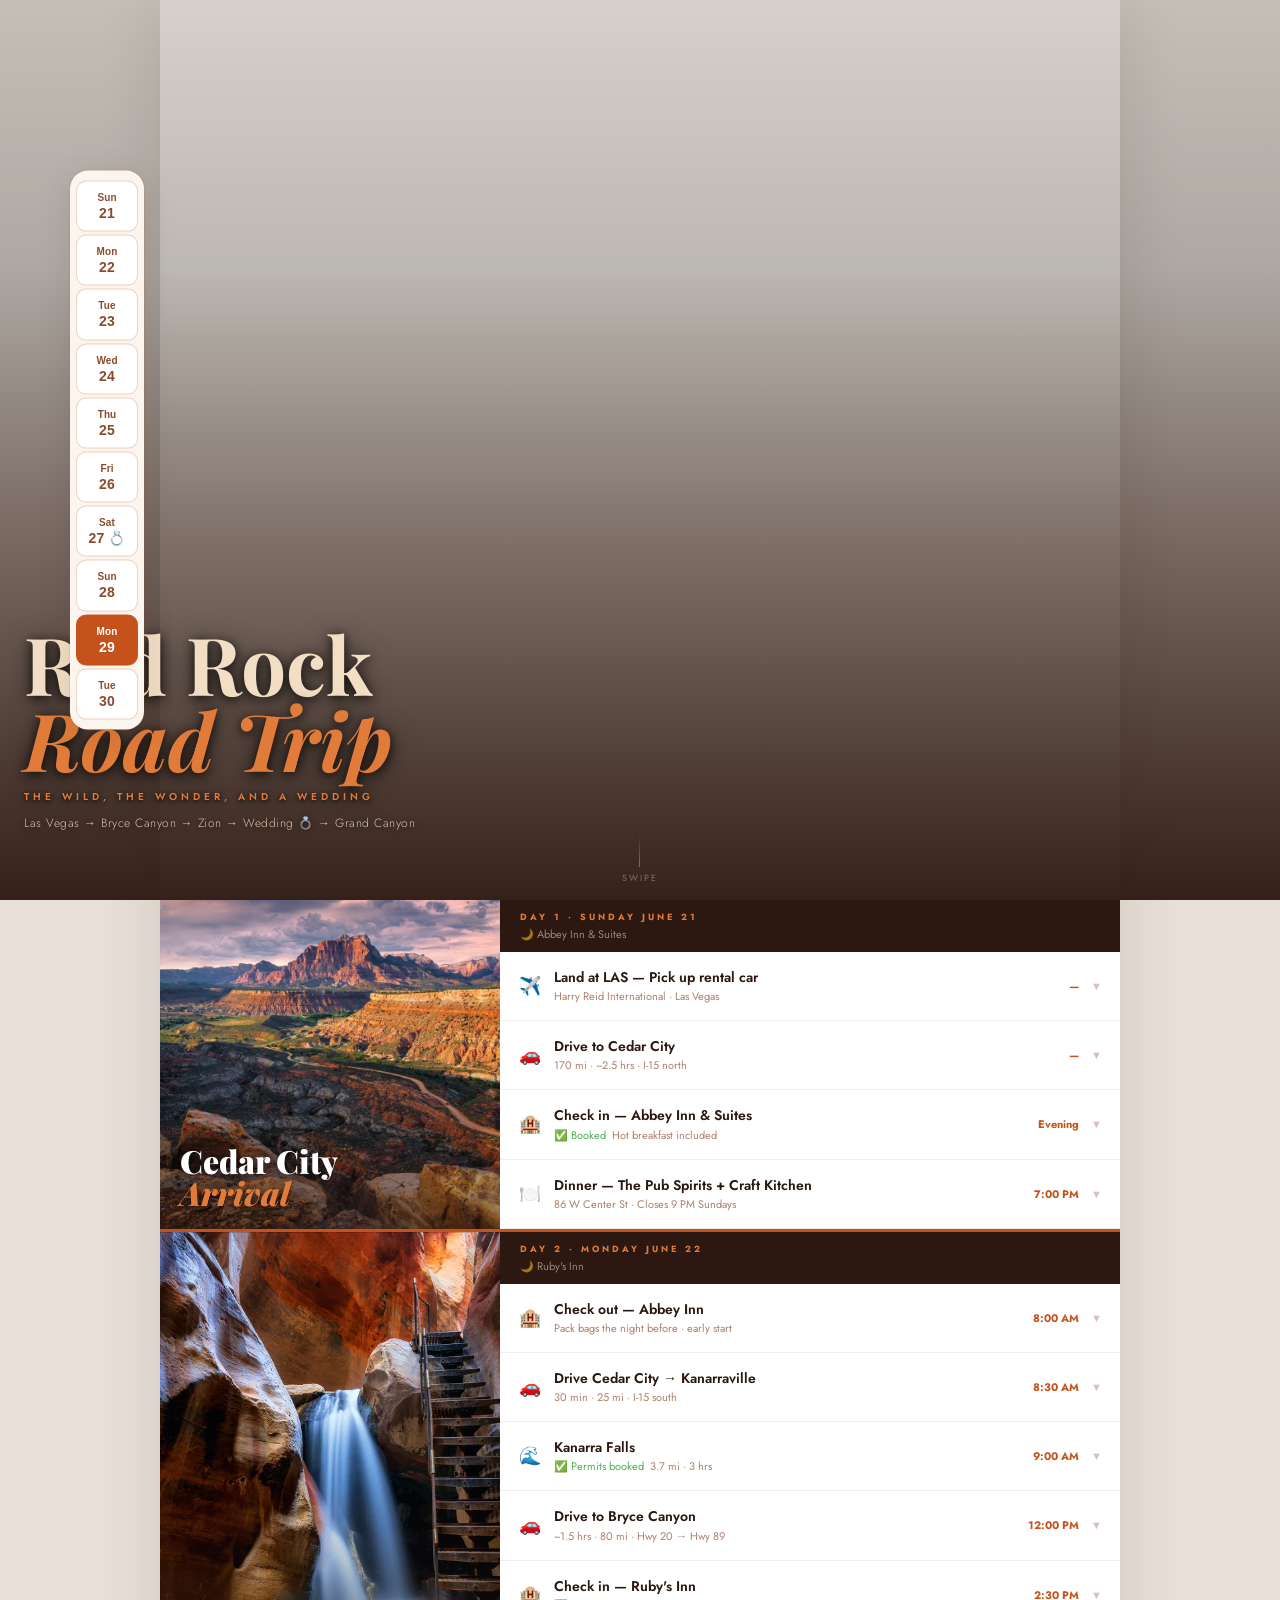
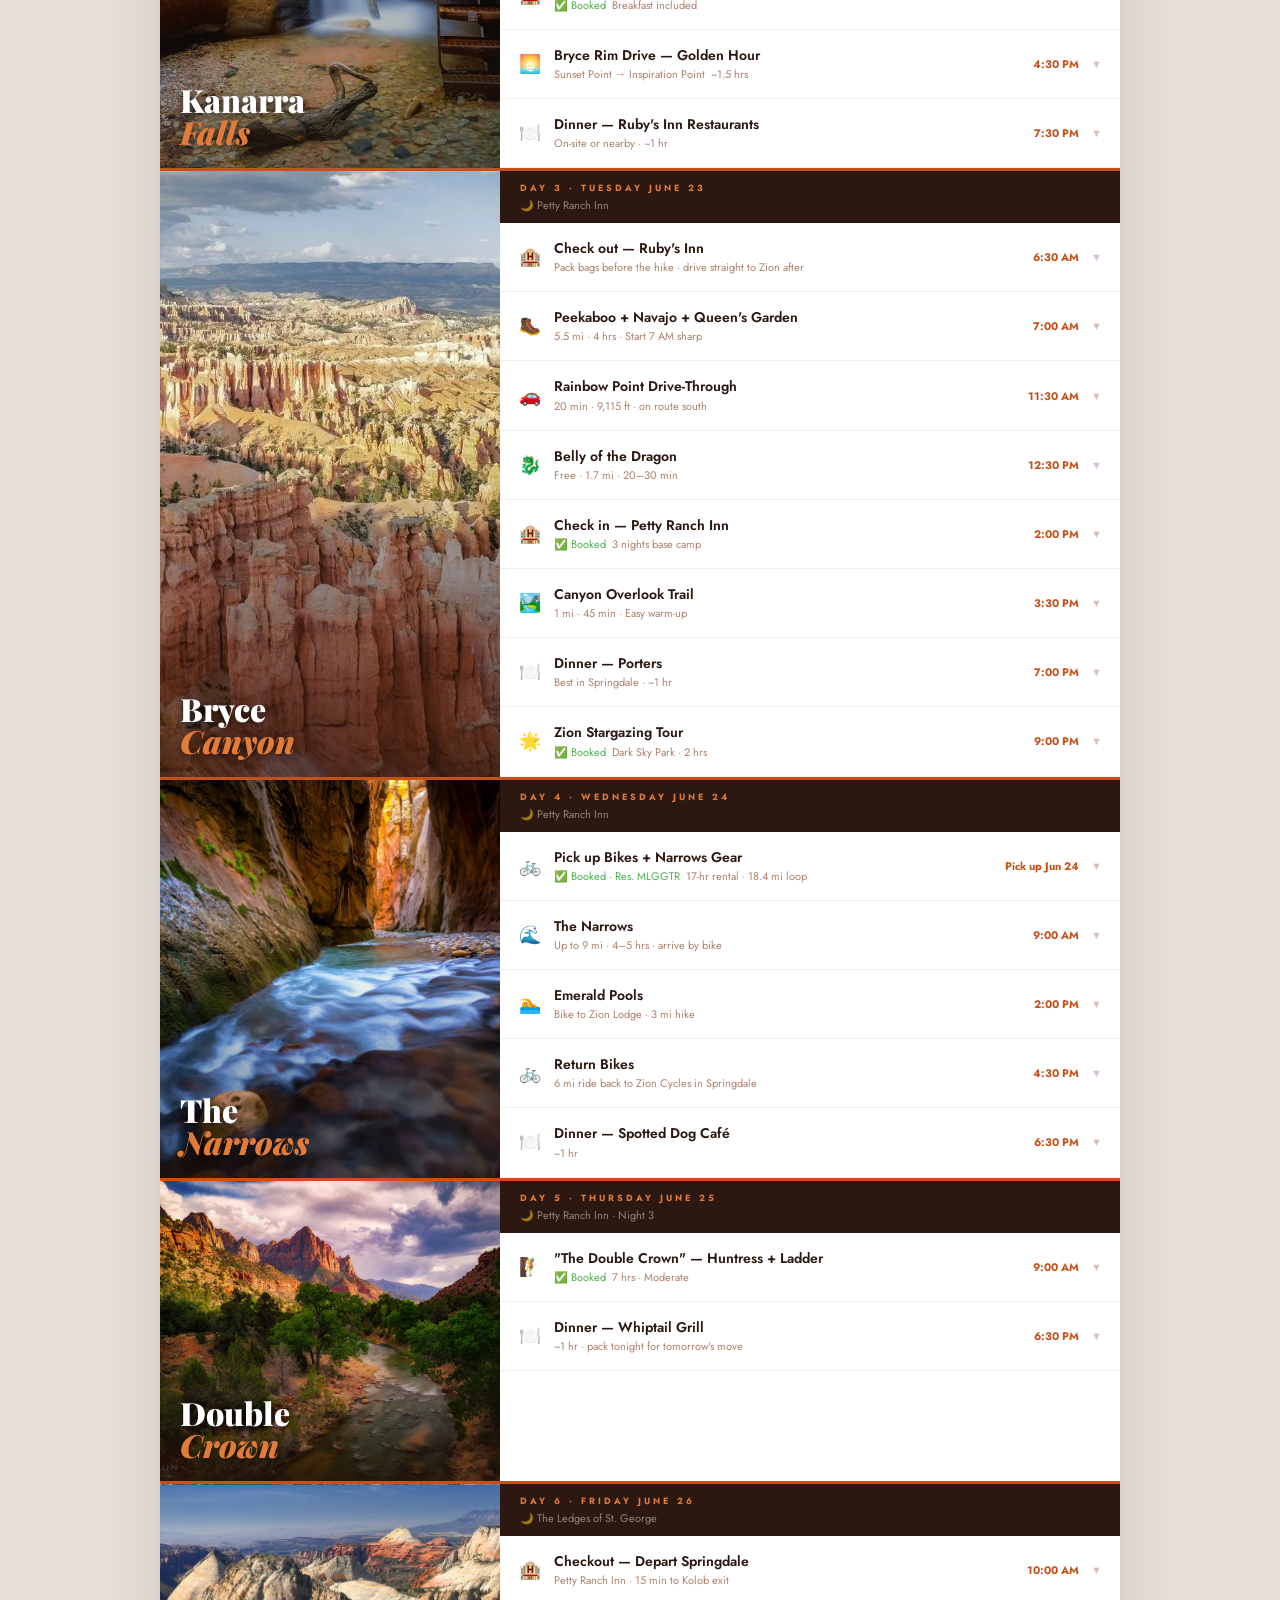
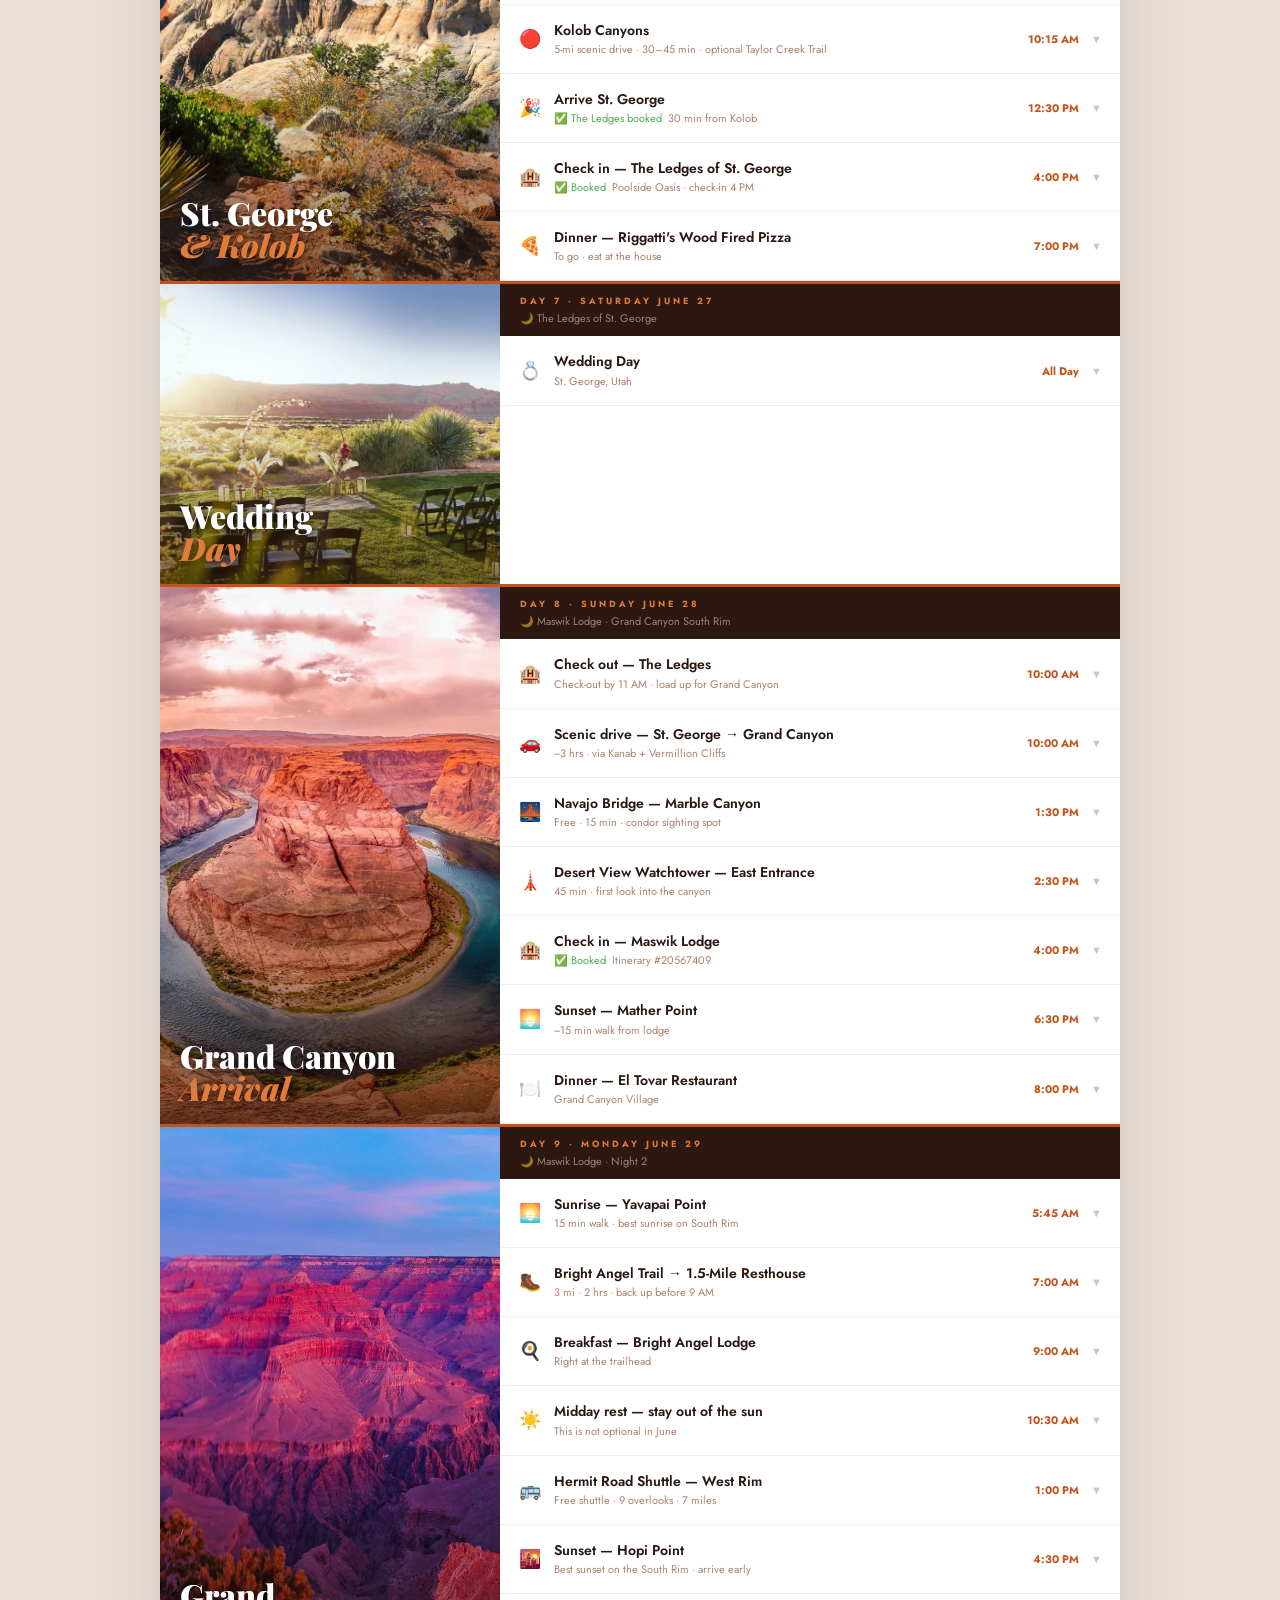
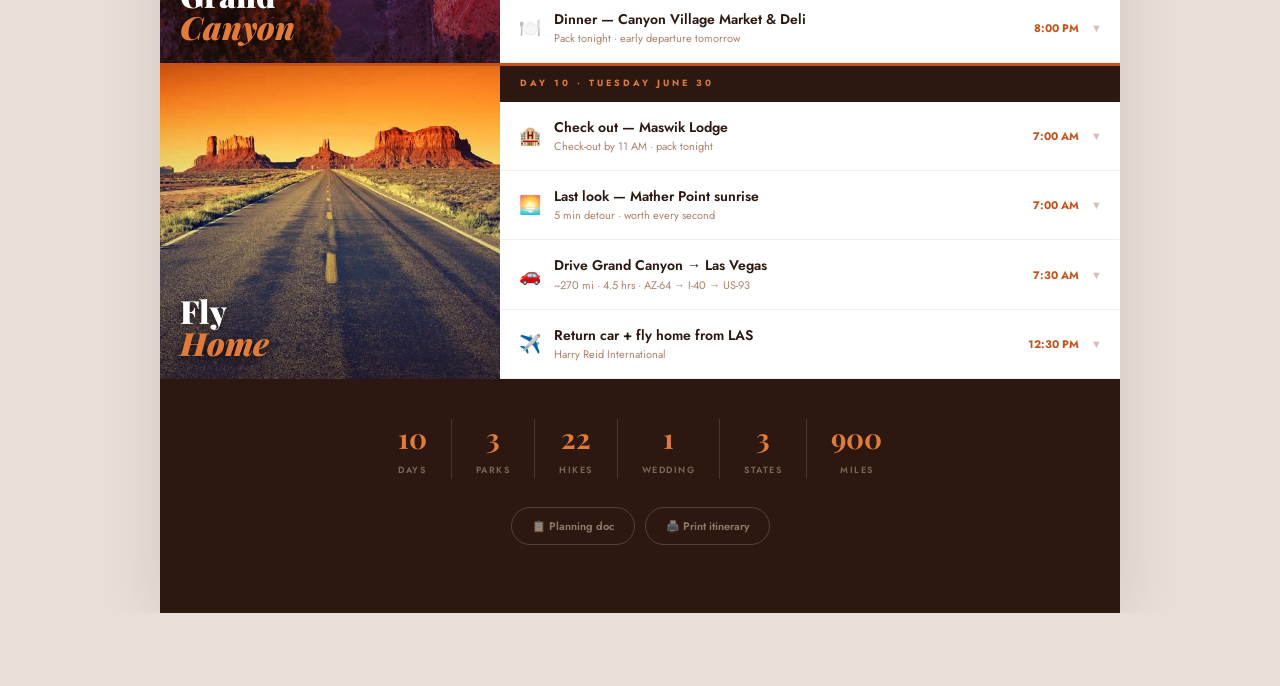
==== index.html @ 2834f793 "Remove Zion Guru mention from e-bike pickup description Co-Authored-By: Claude Sonnet 4.6 <noreply@a" ====
<!DOCTYPE html>
<!-- Source of truth: README.md -->
<html lang="en">
<head>
<meta charset="UTF-8">
<meta name="viewport" content="width=device-width, initial-scale=1.0, viewport-fit=cover">
<meta name="format-detection" content="telephone=no">
<title>Red Rock Road Trip</title>
<link rel="icon" href="images/favicon.png" type="image/png"/>
<link rel="apple-touch-icon" href="images/apple-touch-icon.png"/>
<link rel="manifest" href="manifest.json">
<meta name="theme-color" content="#C4521A">
<meta name="mobile-web-app-capable" content="yes">
<meta name="apple-mobile-web-app-status-bar-style" content="default">
<meta name="apple-mobile-web-app-title" content="Utah Trip">
<link rel="preconnect" href="https://fonts.googleapis.com">
<link href="https://fonts.googleapis.com/css2?family=Playfair+Display:ital,wght@0,700;0,900;1,400&family=Jost:wght@300;400;500;600&display=swap" rel="stylesheet">
<style>
:root {
  --rust:  #C4521A;
  --amber: #E07B39;
  --sand:  #F2DEC4;
  --clay:  #8B4A2B;
  --dusk:  #2C1810;
  --sage:  #7A8C6E;
  --cream: #FBF5ED;
  --light: #FBF0E4;
}
*, *::before, *::after { box-sizing: border-box; margin: 0; padding: 0; }
html { scroll-behavior: smooth; scroll-padding-top: 48px; }
body {
  font-family: 'Jost', sans-serif;
  background: var(--cream);
  color: var(--dusk);
  max-width: 480px;
  margin: 0 auto;
}
img { display: block; width: 100%; }
a { color: inherit; text-decoration: none; }

/* ── HERO ── */
.hero {
  position: relative;
  height: 100svh;
  min-height: 600px;
  display: flex;
  flex-direction: column;
  justify-content: flex-end;
  padding: 0 0 48px;
  overflow: hidden;
}
.hero-slides { position: absolute; inset: 0; }
.hero-slide {
  position: absolute;
  inset: 0;
  background-size: cover;
  background-position: center;
  opacity: 0;
  animation: cf 45s infinite;
}
.hero-slide:nth-child(1) { animation-delay: 0s; }
.hero-slide:nth-child(2) { animation-delay: 5s; }
.hero-slide:nth-child(3) { animation-delay: 10s; }
.hero-slide:nth-child(4) { animation-delay: 15s; }
.hero-slide:nth-child(5) { animation-delay: 20s; }
.hero-slide:nth-child(6) { animation-delay: 25s; }
.hero-slide:nth-child(7) { animation-delay: 30s; }
.hero-slide:nth-child(8) { animation-delay: 35s; }
.hero-slide:nth-child(9) { animation-delay: 40s; }
@keyframes cf {
  0%   { opacity: 0; }
  3%   { opacity: 1; }
  14%  { opacity: 1; }
  17%  { opacity: 0; }
  100% { opacity: 0; }
}
.hero-overlay {
  position: absolute;
  inset: 0;
  background: linear-gradient(
    to bottom,
    rgba(0,0,0,0.15) 0%,
    rgba(0,0,0,0.25) 30%,
    rgba(44,24,16,0.6) 60%,
    rgba(44,24,16,0.96) 100%
  );
}
.hero-content {
  position: relative;
  z-index: 2;
  padding: 0 max(24px, env(safe-area-inset-left));
}
.hero-eyebrow {
  font-size: 10px;
  font-weight: 600;
  letter-spacing: 4px;
  text-transform: uppercase;
  color: var(--amber);
  margin-bottom: 10px;
  opacity: 0;
  animation: fadeUp 0.8s 0.3s forwards;
}
.hero-title {
  font-family: 'Playfair Display', serif;
  font-size: clamp(52px, 14vw, 80px);
  line-height: 0.95;
  color: var(--sand);
  margin-bottom: 12px;
  opacity: 0;
  animation: fadeUp 0.8s 0.5s forwards;
}
.hero-title em { color: var(--amber); font-style: italic; }
.hero-eyebrow { text-shadow: 0 1px 4px rgba(0,0,0,0.9), 0 2px 12px rgba(0,0,0,0.8); }
.hero-route { text-shadow: 0 1px 6px rgba(0,0,0,0.7); }
.hero-title { text-shadow: 0 2px 12px rgba(0,0,0,0.8), 0 4px 24px rgba(0,0,0,0.5); }
.hero-route {
  font-size: 12px;
  font-weight: 300;
  color: rgba(242,222,196,0.85);
  letter-spacing: 0.5px;
  margin-bottom: 20px;
  opacity: 0;
  animation: fadeUp 0.8s 0.7s forwards;
}
.hero-pill {
  display: inline-flex;
  align-items: center;
  gap: 6px;
  padding: 8px 16px;
  background: var(--rust);
  color: white;
  border-radius: 30px;
  font-size: 12px;
  font-weight: 600;
  opacity: 0;
  animation: fadeUp 0.8s 0.9s forwards;
}
.hero-scroll {
  position: absolute;
  bottom: 16px;
  left: 50%;
  transform: translateX(-50%);
  z-index: 2;
  display: flex;
  flex-direction: column;
  align-items: center;
  gap: 4px;
  color: rgba(242,222,196,0.4);
  font-size: 9px;
  letter-spacing: 2px;
  text-transform: uppercase;
  opacity: 0;
  animation: fadeIn 1s 1.4s forwards;
}
.hero-scroll-line {
  width: 1px;
  height: 32px;
  background: linear-gradient(to bottom, transparent, rgba(242,222,196,0.4));
  animation: pulse 2s infinite;
}
@keyframes fadeUp {
  from { opacity: 0; transform: translateY(16px); }
  to   { opacity: 1; transform: none; }
}
@keyframes fadeIn { from { opacity: 0; } to { opacity: 1; } }
@keyframes pulse { 0%,100% { opacity: 0.3; } 50% { opacity: 1; } }

/* ── CHAPTERS ── */
.chapter { background: white; }
.chapter + .chapter { border-top: 3px solid var(--rust); }

.chapter-splash {
  position: relative;
  height: 260px;
  background-size: cover;
  background-position: center;
  overflow: hidden;
}
.chapter-splash-overlay {
  position: absolute;
  inset: 0;
  background: linear-gradient(to bottom, transparent 45%, rgba(44,24,16,0.55));
  display: flex;
  flex-direction: column;
  justify-content: flex-end;
  padding: 20px max(20px, env(safe-area-inset-left));
}
.chapter-eyebrow {
  font-size: 9px;
  font-weight: 700;
  letter-spacing: 3px;
  text-transform: uppercase;
  color: var(--amber);
  margin-bottom: 3px;
}
.chapter-title {
  font-family: 'Playfair Display', serif;
  font-size: 32px;
  font-weight: 900;
  color: white;
  line-height: 1.0;
  text-shadow: 0 2px 8px rgba(0,0,0,0.7);
}
.chapter-title em { color: var(--amber); font-style: italic; }
.chapter-meta {
  background: var(--dusk);
  padding: 10px 20px;
}
.chapter-hotel {
  font-size: 11px;
  color: rgba(242,222,196,0.55);
  margin-top: 0;
}

/* ── ACCORDION PHOTO + VIDEO ── */
.acc-photo {
  width: 100%;
  height: 220px;
  border-radius: 10px;
  background-size: cover;
  background-position: center;
  margin-bottom: 10px;
  box-shadow: 0 2px 8px rgba(44,24,16,0.12);
}
.acc-photo-pair {
  display: grid;
  grid-template-columns: 1fr 1fr;
  gap: 6px;
  margin-bottom: 10px;
}
.acc-photo-pair .acc-photo {
  height: 160px;
  margin-bottom: 0;
}
.acc-yt-btn {
  display: inline-flex;
  align-items: center;
  gap: 6px;
  padding: 7px 14px;
  border-radius: 24px;
  font-size: 11px;
  font-weight: 600;
  background: #cc0000;
  color: white;
  text-decoration: none;
  margin-top: 8px;
  transition: background 0.2s;
}
.acc-yt-btn:active { background: #990000; }
.acc-yt-btn::before {
  content: '▶';
  font-size: 9px;
}

/* ── ACCORDION ── */
.accordion { background: white; }
.acc-header {
  display: flex;
  align-items: center;
  gap: 12px;
  padding: 16px 18px;
  border-bottom: 1px solid rgba(44,24,16,0.07);
  cursor: pointer;
  min-height: 44px;
  user-select: none;
  -webkit-tap-highlight-color: transparent;
  transition: background 0.15s;
}
.acc-header:active { background: var(--light); }
.acc-icon { font-size: 18px; flex-shrink: 0; width: 24px; text-align: center; }
.acc-header-text { flex: 1; }
.acc-name {
  font-size: 14px;
  font-weight: 600;
  color: var(--dusk);
  line-height: 1.3;
}
.acc-sub {
  font-size: 11px;
  color: rgba(139,74,43,0.7);
  margin-top: 2px;
  display: flex;
  align-items: center;
  gap: 6px;
  flex-wrap: wrap;
}
.acc-time {
  font-size: 11px;
  font-weight: 700;
  color: var(--rust);
  white-space: nowrap;
  flex-shrink: 0;
}
.acc-chevron {
  font-size: 11px;
  color: rgba(139,74,43,0.35);
  flex-shrink: 0;
  transition: transform 0.25s;
}
.acc-header.open .acc-chevron { transform: rotate(180deg); }
.acc-body {
  max-height: 0;
  overflow: hidden;
  transition: max-height 0.3s ease;
}
.acc-body-inner {
  padding: 12px 18px 16px 54px;
  background: #faf6f2;
  border-bottom: 1px solid rgba(44,24,16,0.07);
}
.acc-desc {
  font-size: 13px;
  font-weight: 300;
  color: var(--clay);
  line-height: 1.65;
  margin-bottom: 10px;
}
.acc-tags {
  display: flex;
  gap: 6px;
  flex-wrap: wrap;
  margin-bottom: 10px;
}
.acc-tag {
  padding: 3px 10px;
  border-radius: 20px;
  font-size: 10px;
  font-weight: 600;
}
.acc-tag-dur  { background: rgba(139,74,43,0.1); color: var(--clay); }
.acc-tag-cost { background: rgba(196,82,26,0.1); color: var(--rust); }
.acc-tag-book { background: rgba(122,140,110,0.15); color: var(--sage); }
.acc-btn {
  display: inline-flex;
  align-items: center;
  gap: 5px;
  padding: 8px 16px;
  border-radius: 24px;
  font-size: 11px;
  font-weight: 600;
  background: var(--rust);
  color: white;
  text-decoration: none;
  transition: background 0.2s;
  margin-top: 8px;
}
.acc-btn:active { background: var(--clay); }
.acc-btn-map {
  background: white;
  border: 1.5px solid rgba(196,82,26,0.35);
  color: var(--rust);
}
.acc-btn-map:active { background: var(--light); }
.status-booked { color: #4caf50; }
.status-pending { color: var(--amber); }

/* ── GLOBAL DATE NAV ── */
.date-nav {
  position: sticky;
  top: 0;
  z-index: 100;
  display: flex;
  flex-wrap: nowrap;
  gap: 5px;
  padding: 8px max(10px, env(safe-area-inset-left)) 8px max(10px, env(safe-area-inset-right));
  background: var(--cream);
  border-bottom: 2px solid rgba(196,82,26,0.12);
  box-shadow: 0 2px 12px rgba(44,24,16,0.08);
}
.date-nav::-webkit-scrollbar { display: none; }
.date-nav-pill {
  flex: 1;
  display: flex;
  flex-direction: column;
  align-items: center;
  justify-content: center;
  padding: 6px 2px;
  border-radius: 10px;
  font-size: 9px;
  font-weight: 600;
  letter-spacing: 0.1px;
  line-height: 1.3;
  border: 1px solid rgba(196,82,26,0.25);
  color: var(--clay);
  background: white;
  cursor: pointer;
  transition: all 0.2s;
  -webkit-tap-highlight-color: transparent;
  white-space: nowrap;
}
.date-nav-pill .pill-day  { font-size: 11px; font-weight: 700; }
.date-nav-pill.active {
  background: var(--rust);
  border-color: var(--rust);
  color: white;
}
.date-nav-pill.today::after {
  content: 'TODAY';
  display: block;
  font-size: 7px;
  font-weight: 700;
  letter-spacing: 0.04em;
  margin-top: -2px;
  opacity: 0.85;
}

/* ── SLIM CHAPTER (Day 1) ── */
.chapter-splash--slim {
  height: 180px;
}


/* ── FOOTER ── */
.site-footer {
  background: var(--dusk);
  padding: 40px 24px;
  text-align: center;
}
.footer-stats {
  display: flex;
  justify-content: center;
  gap: 0;
  flex-wrap: wrap;
  margin-bottom: 28px;
}
.footer-stat {
  padding: 0 14px;
  border-right: 1px solid rgba(242,222,196,0.15);
}
.footer-stat:last-child { border-right: none; }
.footer-stat-num {
  font-family: 'Playfair Display', serif;
  font-size: 28px;
  font-weight: 700;
  color: var(--amber);
  display: block;
}
.footer-stat-label {
  font-size: 9px;
  font-weight: 600;
  letter-spacing: 1.5px;
  text-transform: uppercase;
  color: rgba(242,222,196,0.4);
}
.footer-actions {
  display: flex;
  justify-content: center;
  align-items: center;
  gap: 10px;
  margin: 20px 0 28px;
}
.footer-plan-link, .print-btn {
  display: inline-flex;
  align-items: center;
  gap: 7px;
  padding: 10px 20px;
  border: 1px solid rgba(242,222,196,0.2);
  border-radius: 24px;
  font-family: 'Jost', sans-serif;
  font-size: 11px;
  font-weight: 600;
  color: rgba(242,222,196,0.5);
  text-decoration: none;
  background: none;
  cursor: pointer;
  transition: all 0.2s;
}
.footer-plan-link:active,
.print-btn:active { border-color: var(--amber); color: var(--amber); }

/* ── LIGHTBOX ── */
.acc-photo, .chapter-splash { cursor: zoom-in; }
.lightbox {
  position: fixed;
  inset: 0;
  z-index: 500;
  display: flex;
  align-items: center;
  justify-content: center;
  padding: 20px;
  background: rgba(0,0,0,0);
  opacity: 0;
  pointer-events: none;
  transition: opacity 0.25s ease, background 0.25s ease;
}
.lightbox.open {
  opacity: 1;
  pointer-events: auto;
  background: rgba(0,0,0,0.92);
}
.lightbox-img {
  max-width: 100%;
  max-height: 92vh;
  object-fit: contain;
  border-radius: 6px;
  box-shadow: 0 12px 60px rgba(0,0,0,0.7);
  cursor: default;
  transform: scale(0.94);
  transition: transform 0.25s ease;
}
.lightbox.open .lightbox-img { transform: scale(1); }
.lightbox-close {
  position: fixed;
  top: max(16px, env(safe-area-inset-top, 16px));
  right: max(16px, env(safe-area-inset-right, 16px));
  width: 44px;
  height: 44px;
  display: none;
  align-items: center;
  justify-content: center;
  border-radius: 50%;
  background: rgba(255,255,255,0.18);
  border: none;
  color: white;
  font-size: 22px;
  line-height: 1;
  cursor: pointer;
  transition: background 0.15s;
  -webkit-tap-highlight-color: transparent;
  z-index: 1000;
}
.lightbox-close.open { display: flex; }
.lightbox-close:hover { background: rgba(255,255,255,0.3); }

/* ── FADE-UP SCROLL ANIMATION ── */
.fade-up {
  opacity: 0;
  transform: translateY(24px);
  transition: opacity 0.6s ease, transform 0.6s ease;
}
.fade-up.visible { opacity: 1; transform: none; }

@media (min-width: 480px) {
  body {
    box-shadow: 0 0 60px rgba(44,24,16,0.12);
  }
  html {
    background: #e8e0d8;
  }
}

/* ── LANDSCAPE PHONES ── */
@media (orientation: landscape) and (max-height: 500px) {
  body {
    max-width: 100%;
  }
  .hero {
    min-height: 280px;
  }

  /* Chapters: photo left, content right */
  .chapter {
    display: grid;
    grid-template-columns: 280px 1fr;
    grid-template-rows: auto 1fr;
  }
  .chapter-splash,
  .chapter-splash--slim {
    grid-column: 1;
    grid-row: 1 / 3;
    height: auto;
    min-height: 200px;
  }
  .chapter-meta { grid-column: 2; grid-row: 1; }
  .accordion    { grid-column: 2; grid-row: 2; }
}

/* ── TABLET ── */
@media (min-width: 600px) and (orientation: portrait) {
  body { max-width: 680px; }
}

/* ── DESKTOP ── */
@media (min-width: 900px) {
  body { max-width: 960px; }

  /* Full-width hero that bleeds past the container */
  .hero {
    width: 100vw;
    margin-left: calc(-50vw + 50%);
  }

  /* Date nav: taller pills, more breathing room */
  .date-nav { padding: 10px 24px; gap: 10px; }
  .date-nav-pill { padding: 9px 6px; font-size: 10px; border-radius: 12px; }
  .date-nav-pill .pill-day { font-size: 14px; }

  /* 2-column chapter layout */
  .chapter {
    display: grid;
    grid-template-columns: 340px 1fr;
    grid-template-rows: auto 1fr;
  }
  .chapter-splash,
  .chapter-splash--slim {
    grid-column: 1;
    grid-row: 1 / 3;
    height: auto;
    min-height: 300px;
  }
  .chapter-splash--slim { min-height: 220px; }
  .chapter-meta { grid-column: 2; grid-row: 1; }
  .accordion    { grid-column: 2; grid-row: 2; }

  /* Footer stats spread wider */
  .footer-stat { padding: 0 24px; }
}

/* ── WIDE DESKTOP — vertical sidebar nav ── */
@media (min-width: 1200px) {
  /* Keep in flow but invisible while hero is showing */
  .date-nav {
    opacity: 0;
    pointer-events: none;
  }
  /* Sidebar appears after hero scrolls out */
  .date-nav.past-hero {
    position: fixed;
    left: max(8px, calc(50vw - 480px - 90px));
    top: 50%;
    transform: translateY(-50%);
    width: 74px;
    height: auto;
    max-height: 92vh;
    flex-direction: column;
    border-bottom: none;
    border-right: none;
    padding: 10px 6px;
    border-radius: 18px;
    box-shadow: 0 4px 32px rgba(44,24,16,0.10), 0 0 0 1px rgba(196,82,26,0.12);
    gap: 3px;
    overflow-y: auto;
    scrollbar-width: none;
    opacity: 1;
    pointer-events: auto;
    transition: opacity 0.3s ease;
  }
  .date-nav.past-hero::-webkit-scrollbar { display: none; }
  .date-nav.past-hero .date-nav-pill {
    flex: none;
    width: 100%;
    padding: 9px 4px;
    border-radius: 10px;
  }
}

/* ── PRINT ── */
@media print {
  /* Hide screen-only chrome */
  .hero, .date-nav, .acc-chevron, .acc-photo, .acc-icon,
  .acc-btn-map, .acc-yt-btn, #lightbox, #lightbox-close,
  .footer-actions, footer { display: none !important; }

  /* Reveal fade-up elements (scroll observer never fires in print) */
  .fade-up { opacity: 1 !important; transform: none !important; }

  body { max-width: 100%; background: white; color: black; font-size: 8.5pt; font-family: Georgia, serif; }

  /* Print title */
  body::before {
    content: 'Red Rock Road Trip · June 21–30, 2026';
    display: block;
    font-size: 13pt;
    font-weight: 700;
    font-family: Georgia, serif;
    padding: 0 0 4pt;
    border-bottom: 1.5pt solid #C4521A;
    margin-bottom: 10pt;
  }

  /* Day chapters */
  article.chapter { margin: 0; border-top: 1.5pt solid #C4521A; margin-top: 8pt; padding-top: 2pt; }
  article.chapter:first-of-type { border-top: none; margin-top: 0; }

  /* Strip splash image, show title inline */
  .chapter-splash { background-image: none !important; height: auto; min-height: 0; overflow: visible; }
  .chapter-splash-overlay { position: static; background: none; padding: 0; }
  .chapter-title { font-size: 11pt; font-family: Georgia, serif; color: black; text-shadow: none; line-height: 1.1; display: inline; margin-right: 4pt; }
  .chapter-title em { color: #C4521A; font-style: italic; }
  .chapter-title br { display: none; }

  /* Chapter meta */
  .chapter-meta { background: none; padding: 0; display: inline; }
  .chapter-eyebrow { color: #555; font-size: 8pt; font-family: Arial, sans-serif; display: inline; margin-left: 4pt; }
  .chapter-hotel { display: none; }

  /* Expand all accordions */
  .acc-body { max-height: none !important; overflow: visible !important; }
  .acc-body-inner { padding: 2pt 8pt 6pt !important; }

  /* Accordion rows */
  .acc-header { padding: 3pt 8pt; border-bottom: 0.5pt solid #ddd; break-inside: avoid; }
  .acc-header-text { flex: 1; }
  .acc-name { font-size: 9pt; font-weight: bold; font-family: Arial, sans-serif; }
  .acc-time { font-size: 8pt; color: #C4521A; font-family: Arial, sans-serif; }
  .acc-sub { font-size: 7.5pt; color: #555; font-family: Arial, sans-serif; }
  .status-booked, .status-pending { font-size: 7pt; }

  /* Description */
  .acc-desc { font-size: 8pt; font-family: Georgia, serif; line-height: 1.4; margin: 3pt 0 4pt; color: #222; }

  /* Tags */
  .acc-tags { margin: 2pt 0 3pt; }
  .acc-tag { border: 0.5pt solid #bbb; font-size: 7pt; padding: 0 3pt; color: #555; font-family: Arial, sans-serif; border-radius: 3pt; }

  /* Website buttons — plain text refs, no styling */
  .acc-btn {
    background: none !important;
    color: #555 !important;
    border: none !important;
    font-size: 7.5pt;
    font-family: Arial, sans-serif;
    padding: 0;
    margin-top: 0;
    margin-right: 8pt;
  }
  .acc-btn::before { content: '↗ '; font-size: 7pt; }
}
</style>
</head>
<body>
  <!-- HERO -->
  <section class="hero">
    <div class="hero-slides">
      <div class="hero-slide" style="background-image:url('images/towersofthevirgin01.webp')"></div>
      <div class="hero-slide" style="background-image:url('images/canyonjunction01.webp')"></div>
      <div class="hero-slide" style="background-image:url('images/bryce-canyon-sunset-point.webp')"></div>
      <div class="hero-slide" style="background-image:url('images/bryce-rim-drive-1.webp')"></div>
      <div class="hero-slide" style="background-image:url('images/kolobmilkyway01.webp')"></div>
      <div class="hero-slide" style="background-image:url('images/canjunctmilkyway01.webp')"></div>
      <div class="hero-slide" style="background-image:url('images/grand-canyon.webp')"></div>
      <div class="hero-slide" style="background-image:url('images/south-rim-grand-canyon.webp')"></div>
      <div class="hero-slide" style="background-image:url('images/hopi-point-sunset.webp')"></div>
    </div>
    <div class="hero-overlay"></div>
    <div class="hero-content">
      <h1 class="hero-title">Red Rock<br><em>Road Trip</em></h1>
      <p class="hero-eyebrow">The wild, the wonder, and a wedding</p>
      <p class="hero-route">Las Vegas → Bryce Canyon → Zion → Wedding 💍 → Grand Canyon</p>
    </div>
    <div class="hero-scroll">
      <div class="hero-scroll-line"></div>
      swipe
    </div>
  </section>

<!-- GLOBAL DATE NAV -->
<nav class="date-nav" id="date-nav">
  <button class="date-nav-pill" data-target="day-1" onclick="navTo('day-1')"><span>Sun</span><span class="pill-day">21</span></button>
  <button class="date-nav-pill" data-target="day-2" onclick="navTo('day-2')"><span>Mon</span><span class="pill-day">22</span></button>
  <button class="date-nav-pill" data-target="day-3" onclick="navTo('day-3')"><span>Tue</span><span class="pill-day">23</span></button>
  <button class="date-nav-pill" data-target="day-4" onclick="navTo('day-4')"><span>Wed</span><span class="pill-day">24</span></button>
  <button class="date-nav-pill" data-target="day-5" onclick="navTo('day-5')"><span>Thu</span><span class="pill-day">25</span></button>
  <button class="date-nav-pill" data-target="day-6" onclick="navTo('day-6')"><span>Fri</span><span class="pill-day">26</span></button>
  <button class="date-nav-pill" data-target="day-7" onclick="navTo('day-7')"><span>Sat</span><span class="pill-day">27 💍</span></button>
  <button class="date-nav-pill" data-target="day-8" onclick="navTo('day-8')"><span>Sun</span><span class="pill-day">28</span></button>
  <button class="date-nav-pill" data-target="day-9" onclick="navTo('day-9')"><span>Mon</span><span class="pill-day">29</span></button>
  <button class="date-nav-pill" data-target="day-10" onclick="navTo('day-10')"><span>Tue</span><span class="pill-day">30</span></button>
</nav>

<!-- CHAPTER: Cedar City — Arrival -->
<article class="chapter fade-up" id="day-1">
  <div class="chapter-splash chapter-splash--slim" style="background-image:url('images/smithsoniansunset01.webp')">
    <div class="chapter-splash-overlay">
      <h2 class="chapter-title">Cedar City<br><em>Arrival</em></h2>
    </div>
  </div>
  <div class="chapter-meta">
    <div class="chapter-eyebrow">Day 1 · Sunday June 21</div>
    <div class="chapter-hotel">🌙 Abbey Inn &amp; Suites</div>
  </div>

  <div class="accordion">
    <div class="acc-header" onclick="toggleAcc(this)">
      <div class="acc-icon">✈️</div>
      <div class="acc-header-text">
        <div class="acc-name">Land at LAS — Pick up rental car</div>
        <div class="acc-sub"><span>Harry Reid International · Las Vegas</span></div>
      </div>
      <div class="acc-time">—</div>
      <div class="acc-chevron">▼</div>
    </div>
    <div class="acc-body"><div class="acc-body-inner">
      <p class="acc-desc">Fly into Las Vegas. Pick up the rental car — airport car rental is right in the terminal. Load up and head north on I-15.</p>
      <a class="acc-btn acc-btn-map" href="https://maps.apple.com/?q=Harry+Reid+International+Airport+Las+Vegas+NV" target="_blank" rel="noopener">📍 Map</a>
    </div></div>

    <div class="acc-header" onclick="toggleAcc(this)">
      <div class="acc-icon">🚗</div>
      <div class="acc-header-text">
        <div class="acc-name">Drive to Cedar City</div>
        <div class="acc-sub"><span>170 mi · ~2.5 hrs · I-15 north</span></div>
      </div>
      <div class="acc-time">—</div>
      <div class="acc-chevron">▼</div>
    </div>
    <div class="acc-body"><div class="acc-body-inner">
      <p class="acc-desc">Straight shot up I-15. The landscape shifts from Mojave desert to Utah red rock — first glimpse of what's ahead. Cedar City is a small college town at the base of the Colorado Plateau.</p>
    </div></div>

    <div class="acc-header" onclick="toggleAcc(this)">
      <div class="acc-icon">🏨</div>
      <div class="acc-header-text">
        <div class="acc-name">Check in — Abbey Inn &amp; Suites</div>
        <div class="acc-sub"><span class="status-booked">✅ Booked</span><span>Hot breakfast included</span></div>
      </div>
      <div class="acc-time">Evening</div>
      <div class="acc-chevron">▼</div>
    </div>
    <div class="acc-body"><div class="acc-body-inner">
      <p class="acc-desc">Comfortable basecamp for night one. Hot breakfast included — fuel up for the Kanarra Falls hike tomorrow morning.</p>
      <a class="acc-btn" href="https://abbeyinncedar.com/" target="_blank" rel="noopener">abbeyinncedar.com</a>
      <br><a class="acc-btn acc-btn-map" href="https://maps.apple.com/?q=Abbey+Inn+Suites+940+W+200+N+Cedar+City+UT" target="_blank" rel="noopener">📍 Map</a>
    </div></div>

    <div class="acc-header" onclick="toggleAcc(this)">
      <div class="acc-icon">🍽️</div>
      <div class="acc-header-text">
        <div class="acc-name">Dinner — The Pub Spirits + Craft Kitchen</div>
        <div class="acc-sub"><span>86 W Center St · Closes 9 PM Sundays</span></div>
      </div>
      <div class="acc-time">7:00 PM</div>
      <div class="acc-chevron">▼</div>
    </div>
    <div class="acc-body"><div class="acc-body-inner">
      <p class="acc-desc">Best spot in Cedar City for a first-night meal. Craft burgers, local beers, chill vibe. 435-867-1400. Online reservations available.</p>
      <a class="acc-btn" href="https://www.thepubcedarcity.com" target="_blank" rel="noopener">thepubcedarcity.com</a>
      <br><a class="acc-btn acc-btn-map" href="https://maps.apple.com/?q=86+W+Center+St+Cedar+City+UT" target="_blank" rel="noopener">📍 Map</a>
    </div></div>
  </div>
</article>

<!-- CHAPTER: Kanarra Falls -->
<article class="chapter fade-up" id="day-2">
  <!-- Kanarra Creek slot canyon -->
  <div class="chapter-splash" style="background-image:url('images/kanarra-creek-k2.webp')">
    <div class="chapter-splash-overlay">
      <h2 class="chapter-title">Kanarra<br><em>Falls</em></h2>
    </div>
  </div>
  <div class="chapter-meta">
    <div class="chapter-eyebrow">Day 2 · Monday June 22</div>
    <div class="chapter-hotel">🌙 Ruby's Inn</div>
  </div>

  <div class="accordion">
    <div class="acc-header" onclick="toggleAcc(this)">
      <div class="acc-icon">🏨</div>
      <div class="acc-header-text">
        <div class="acc-name">Check out — Abbey Inn</div>
        <div class="acc-sub"><span>Pack bags the night before · early start</span></div>
      </div>
      <div class="acc-time">8:00 AM</div>
      <div class="acc-chevron">▼</div>
    </div>
    <div class="acc-body"><div class="acc-body-inner">
      <p class="acc-desc">Check out before the 8:30 AM drive. Pack everything the night before — you won't be back.</p>
    </div></div>

    <div class="acc-header" onclick="toggleAcc(this)">
      <div class="acc-icon">🚗</div>
      <div class="acc-header-text">
        <div class="acc-name">Drive Cedar City → Kanarraville</div>
        <div class="acc-sub"><span>30 min · 25 mi · I-15 south</span></div>
      </div>
      <div class="acc-time">8:30 AM</div>
      <div class="acc-chevron">▼</div>
    </div>
    <div class="acc-body"><div class="acc-body-inner">
      <p class="acc-desc">Head south on I-15 to Exit 51. Kanarraville is a tiny town — just follow signs to the trailhead. Park at the town park ($5 fee collected on site).</p>
    </div></div>

    <div class="acc-header" onclick="toggleAcc(this)">
      <div class="acc-icon">🌊</div>
      <div class="acc-header-text">
        <div class="acc-name">Kanarra Falls</div>
        <div class="acc-sub"><span class="status-booked">✅ Permits booked</span><span>3.7 mi · 3 hrs</span></div>
      </div>
      <div class="acc-time">9:00 AM</div>
      <div class="acc-chevron">▼</div>
    </div>
    <div class="acc-body"><div class="acc-body-inner">
      <div class="acc-photo" style="background-image:url('images/kanarra-falls-k1.webp')"></div>
      <p class="acc-desc">Hike IN Kanarra Creek through a jaw-dropping slot canyon with two major waterfalls. Water is ankle-to-knee deep throughout. Climb a 20-foot metal ladder next to the first waterfall. Cold, beautiful, completely unique.</p>
      <div class="acc-tags">
        <span class="acc-tag acc-tag-dur">3.7 mi out-and-back</span>
        <span class="acc-tag acc-tag-dur">~3 hours</span>
      </div>
      <a class="acc-btn" href="https://www.kanarrafalls.com" target="_blank" rel="noopener">kanarrafalls.com</a>
      <br><a class="acc-btn" href="https://www.alltrails.com/trail/us/utah/kanarra-falls" target="_blank" rel="noopener">AllTrails</a>
      <br><a class="acc-yt-btn" href="https://www.youtube.com/results?search_query=kanarra+falls+hike+utah" target="_blank" rel="noopener">Kanarra Falls hike</a>
      <br><a class="acc-btn acc-btn-map" href="https://maps.apple.com/?q=Kanarra+Falls+Trailhead+Kanarraville+UT" target="_blank" rel="noopener">📍 Map</a>
    </div></div>

    <div class="acc-header" onclick="toggleAcc(this)">
      <div class="acc-icon">🚗</div>
      <div class="acc-header-text">
        <div class="acc-name">Drive to Bryce Canyon</div>
        <div class="acc-sub"><span>~1.5 hrs · 80 mi · Hwy 20 → Hwy 89</span></div>
      </div>
      <div class="acc-time">12:00 PM</div>
      <div class="acc-chevron">▼</div>
    </div>
    <div class="acc-body"><div class="acc-body-inner">
      <p class="acc-desc">Scenic ranch-country drive east on Hwy 20 then south on Hwy 89. Stop for lunch on the way — Panguitch has a few diner options.</p>
    </div></div>

    <div class="acc-header" onclick="toggleAcc(this)">
      <div class="acc-icon">🏨</div>
      <div class="acc-header-text">
        <div class="acc-name">Check in — Ruby's Inn</div>
        <div class="acc-sub"><span class="status-booked">✅ Booked</span><span>Breakfast included</span></div>
      </div>
      <div class="acc-time">2:30 PM</div>
      <div class="acc-chevron">▼</div>
    </div>
    <div class="acc-body"><div class="acc-body-inner">
      <p class="acc-desc">Classic Bryce Canyon basecamp right at the park entrance. Hot breakfast included. General store on site for any last-minute supplies.</p>
      <a class="acc-btn" href="https://www.rubysinn.com" target="_blank" rel="noopener">rubysinn.com</a>
      <br><a class="acc-btn acc-btn-map" href="https://maps.apple.com/?q=Ruby%27s+Inn+26+S+Main+St+Bryce+UT" target="_blank" rel="noopener">📍 Map</a>
    </div></div>

    <div class="acc-header" onclick="toggleAcc(this)">
      <div class="acc-icon">🌅</div>
      <div class="acc-header-text">
        <div class="acc-name">Bryce Rim Drive — Golden Hour</div>
        <div class="acc-sub"><span>Sunset Point → Inspiration Point</span><span>~1.5 hrs</span></div>
      </div>
      <div class="acc-time">4:30 PM</div>
      <div class="acc-chevron">▼</div>
    </div>
    <div class="acc-body"><div class="acc-body-inner">
      <div class="acc-photo" style="background-image:url('images/bryce-rim-drive.webp')"></div>
      <p class="acc-desc">Drive the rim road at golden hour. Sunset Point is the classic Thor's Hammer shot — glow is best 45 min before actual sunset. Inspiration Point has the widest panoramic view of the whole amphitheater and fewer crowds.</p>
      <a class="acc-btn" href="https://www.alltrails.com/trail/us/utah/sunset-and-inspiration-points-via-rim-trail-and-bryce-canyon-path" target="_blank" rel="noopener">AllTrails · Sunset → Inspiration</a>
      <br><a class="acc-btn" href="https://www.alltrails.com/trail/us/utah/lower-mid-and-upper-inspiration-points" target="_blank" rel="noopener">AllTrails · Inspiration Points</a>
      <br><a class="acc-btn acc-btn-map" href="https://maps.apple.com/?q=Sunset+Point+Bryce+Canyon+National+Park+UT" target="_blank" rel="noopener">📍 Sunset Point</a>
      <br><a class="acc-btn acc-btn-map" href="https://maps.apple.com/?q=Inspiration+Point+Bryce+Canyon+National+Park+UT" target="_blank" rel="noopener">📍 Inspiration Point</a>
    </div></div>

    <div class="acc-header" onclick="toggleAcc(this)">
      <div class="acc-icon">🍽️</div>
      <div class="acc-header-text">
        <div class="acc-name">Dinner — Ruby's Inn Restaurants</div>
        <div class="acc-sub"><span>On-site or nearby · ~1 hr</span></div>
      </div>
      <div class="acc-time">7:30 PM</div>
      <div class="acc-chevron">▼</div>
    </div>
    <div class="acc-body"><div class="acc-body-inner">
      <p class="acc-desc">Three options on-site at Ruby's Inn. Early bed — 7 AM hike tomorrow.</p>
      <a class="acc-btn" href="https://www.rubysinn.com/restaurant-in-bryce-canyon/" target="_blank" rel="noopener">Cowboy's Buffet &amp; Steak Room</a>
      <br><a class="acc-btn" href="https://www.rubysinn.com/restaurant-in-bryce-canyon/" target="_blank" rel="noopener">Canyon Diner</a>
      <br><a class="acc-btn" href="https://ebenezersbarnandgrill.com/" target="_blank" rel="noopener">Ebenezer's Barn &amp; Grill</a>
      <br><a class="acc-btn acc-btn-map" href="https://maps.apple.com/?q=Ruby%27s+Inn+26+S+Main+St+Bryce+UT" target="_blank" rel="noopener">📍 Map</a>
    </div></div>
  </div>
</article>

<!-- CHAPTER: Bryce Canyon -->
<article class="chapter fade-up" id="day-3">
  <!-- Bryce Canyon hoodoos -->
  <div class="chapter-splash" style="background-image:url('images/bryce-sunset-point.webp')">
    <div class="chapter-splash-overlay">
      <h2 class="chapter-title">Bryce<br><em>Canyon</em></h2>
    </div>
  </div>
  <div class="chapter-meta">
    <div class="chapter-eyebrow">Day 3 · Tuesday June 23</div>
    <div class="chapter-hotel">🌙 Petty Ranch Inn</div>
  </div>

  <div class="accordion">
    <div class="acc-header" onclick="toggleAcc(this)">
      <div class="acc-icon">🏨</div>
      <div class="acc-header-text">
        <div class="acc-name">Check out — Ruby's Inn</div>
        <div class="acc-sub"><span>Pack bags before the hike · drive straight to Zion after</span></div>
      </div>
      <div class="acc-time">6:30 AM</div>
      <div class="acc-chevron">▼</div>
    </div>
    <div class="acc-body"><div class="acc-body-inner">
      <p class="acc-desc">Check out before the 7 AM hike — you'll drive straight to Zion after Rainbow Point and Belly of the Dragon. Load the car first, then hit the trail.</p>
    </div></div>

    <div class="acc-header" onclick="toggleAcc(this)">
      <div class="acc-icon">🥾</div>
      <div class="acc-header-text">
        <div class="acc-name">Peekaboo + Navajo + Queen's Garden</div>
        <div class="acc-sub"><span>5.5 mi · 4 hrs · Start 7 AM sharp</span></div>
      </div>
      <div class="acc-time">7:00 AM</div>
      <div class="acc-chevron">▼</div>
    </div>
    <div class="acc-body"><div class="acc-body-inner">
      <div class="acc-photo" style="background-image:url('images/bryce-peekaboo-loop.webp')"></div>
      <p class="acc-desc">The ultimate Bryce morning. Start at Sunset Point and combine three trails: Navajo Loop descends through Wall Street (Bryce's only slot canyon), Queen's Garden gets you past the Queen Victoria hoodoo, Peekaboo takes you deeper where most visitors never go. Zero shade — start by 7 AM or it gets brutal.</p>
      <div class="acc-tags">
        <span class="acc-tag acc-tag-dur">5.5 mi loop</span>
        <span class="acc-tag acc-tag-dur">3.5–4.5 hrs</span>
        <span class="acc-tag acc-tag-dur">Strenuous</span>
      </div>
      <a class="acc-btn" href="https://www.alltrails.com/trail/us/utah/peek-a-boo-loop-trail" target="_blank" rel="noopener">AllTrails · Peekaboo Loop</a>
      <br><a class="acc-btn" href="https://www.alltrails.com/trail/us/utah/navajo-loop-and-queens-garden-trail" target="_blank" rel="noopener">AllTrails · Navajo Loop + Queen's Garden</a>
      <br><a class="acc-yt-btn" href="https://www.youtube.com/results?search_query=navajo+loop+queens+garden+bryce+canyon" target="_blank" rel="noopener">Navajo Loop hike</a>
      <br><a class="acc-btn acc-btn-map" href="https://maps.apple.com/?q=Sunset+Point+Trailhead+Bryce+Canyon+National+Park" target="_blank" rel="noopener">📍 Sunset Point Trailhead</a>
    </div></div>

    <div class="acc-header" onclick="toggleAcc(this)">
      <div class="acc-icon">🚗</div>
      <div class="acc-header-text">
        <div class="acc-name">Rainbow Point Drive-Through</div>
        <div class="acc-sub"><span>20 min · 9,115 ft · on route south</span></div>
      </div>
      <div class="acc-time">11:30 AM</div>
      <div class="acc-chevron">▼</div>
    </div>
    <div class="acc-body"><div class="acc-body-inner">
      <div class="acc-photo" style="background-image:url('images/bryce-rainbow-yovimpa-2.webp')"></div>
      <p class="acc-desc">Highest point in the park on the way out. Sweeping views over the Grand Staircase. Only adds 20 minutes — worth it.</p>
      <a class="acc-btn" href="https://www.alltrails.com/trail/us/utah/rainbow-and-yovimpa-points-plus-bristlecone-loop" target="_blank" rel="noopener">AllTrails</a>
      <br><a class="acc-btn acc-btn-map" href="https://maps.apple.com/?q=Rainbow+Point+Bryce+Canyon+National+Park" target="_blank" rel="noopener">📍 Map</a>
    </div></div>

    <div class="acc-header" onclick="toggleAcc(this)">
      <div class="acc-icon">🐉</div>
      <div class="acc-header-text">
        <div class="acc-name">Belly of the Dragon</div>
        <div class="acc-sub"><span>Free · 1.7 mi · 20–30 min</span></div>
      </div>
      <div class="acc-time">12:30 PM</div>
      <div class="acc-chevron">▼</div>
    </div>
    <div class="acc-body"><div class="acc-body-inner">
      <div class="acc-photo" style="background-image:url('images/belly-of-the-dragon.webp')"></div>
      <p class="acc-desc">A drainage tunnel carved under Hwy 89 — erosion has sculpted the sandstone interior into a ribbed, cave-like passage. Completely dark in the middle. Bring a flashlight. Right on the drive to Zion — free, unique, 20 minutes. Do NOT enter if raining, it floods fast.</p>
      <a class="acc-btn" href="https://www.alltrails.com/trail/us/utah/the-belly-of-the-dragon" target="_blank" rel="noopener">AllTrails</a>
      <br><a class="acc-yt-btn" href="https://www.youtube.com/results?search_query=belly+of+the+dragon+utah+tunnel" target="_blank" rel="noopener">Belly of the Dragon</a>
      <br><a class="acc-btn acc-btn-map" href="https://maps.apple.com/?ll=37.21169,-112.68505&q=Belly+of+the+Dragon" target="_blank" rel="noopener">📍 Map</a>
    </div></div>

    <div class="acc-header" onclick="toggleAcc(this)">
      <div class="acc-icon">🏨</div>
      <div class="acc-header-text">
        <div class="acc-name">Check in — Petty Ranch Inn</div>
        <div class="acc-sub"><span class="status-booked">✅ Booked</span><span>3 nights base camp</span></div>
      </div>
      <div class="acc-time">2:00 PM</div>
      <div class="acc-chevron">▼</div>
    </div>
    <div class="acc-body"><div class="acc-body-inner">
      <p class="acc-desc">Drive ~85 miles / 1.5 hrs from Bryce via Hwy 89. Petty Ranch Inn is your home base for 3 nights in Zion.</p>
      <a class="acc-btn" href="https://www.pettyranchinn.com" target="_blank" rel="noopener">pettyranchinn.com</a>
      <br><a class="acc-btn acc-btn-map" href="https://maps.apple.com/?q=Petty+Ranch+Inn+904+Zion+Park+Blvd+Springdale+UT" target="_blank" rel="noopener">📍 Map</a>
    </div></div>

    <div class="acc-header" onclick="toggleAcc(this)">
      <div class="acc-icon">🏞️</div>
      <div class="acc-header-text">
        <div class="acc-name">Canyon Overlook Trail</div>
        <div class="acc-sub"><span>1 mi · 45 min · Easy warm-up</span></div>
      </div>
      <div class="acc-time">3:30 PM</div>
      <div class="acc-chevron">▼</div>
    </div>
    <div class="acc-body"><div class="acc-body-inner">
      <div class="acc-photo" style="background-image:url('images/canyonoverlook01.webp')"></div>
      <p class="acc-desc">Best easy hike in Zion. Starts at the east end of the Mt. Carmel Tunnel — almost no elevation, ends at a stunning overlook of lower Zion Canyon and the Great Arch. Perfect first-afternoon hike: gets your legs moving without destroying them before the big days.</p>
      <a class="acc-btn" href="https://www.alltrails.com/trail/us/utah/canyon-overlook-trail" target="_blank" rel="noopener">AllTrails</a>
      <br><a class="acc-yt-btn" href="https://www.youtube.com/results?search_query=canyon+overlook+trail+zion" target="_blank" rel="noopener">Canyon Overlook Trail</a>
      <br><a class="acc-btn acc-btn-map" href="https://maps.apple.com/?q=Canyon+Overlook+Trailhead+Zion+National+Park+UT" target="_blank" rel="noopener">📍 Trailhead</a>
    </div></div>

    <div class="acc-header" onclick="toggleAcc(this)">
      <div class="acc-icon">🍽️</div>
      <div class="acc-header-text">
        <div class="acc-name">Dinner — Porters</div>
        <div class="acc-sub"><span>Best in Springdale · ~1 hr</span></div>
      </div>
      <div class="acc-time">7:00 PM</div>
      <div class="acc-chevron">▼</div>
    </div>
    <div class="acc-body"><div class="acc-body-inner">
      <p class="acc-desc">First night in Zion — treat yourselves. Porters is the top dinner spot in Springdale, great views of the canyon walls at dusk.</p>
      <a class="acc-btn" href="https://porterszp.com/" target="_blank" rel="noopener">porterszp.com</a>
      <br><a class="acc-btn acc-btn-map" href="https://maps.apple.com/?q=Porters+Zion+Springdale+UT" target="_blank" rel="noopener">📍 Map</a>
    </div></div>

    <div class="acc-header" onclick="toggleAcc(this)">
      <div class="acc-icon">🌟</div>
      <div class="acc-header-text">
        <div class="acc-name">Zion Stargazing Tour</div>
        <div class="acc-sub"><span class="status-booked">✅ Booked</span><span>Dark Sky Park · 2 hrs</span></div>
      </div>
      <div class="acc-time">9:00 PM</div>
      <div class="acc-chevron">▼</div>
    </div>
    <div class="acc-body"><div class="acc-body-inner">
      <div class="acc-photo" style="background-image:url('images/stargazing-s2.webp')"></div>
      <p class="acc-desc">Zion is a certified Dark Sky Park. The June 2026 new moon is June 14, so the moon will be waxing gibbous on June 23 — the Milky Way will still be visible but expect some moon glow. Zero-gravity reclining pods, blankets, Celestron binoculars, hot drinks. Professional guide walks you through constellations, planets, and the night sky.</p>
      <p class="acc-desc">⚠️ No cell service at the site — download directions before leaving Springdale.</p>
      <div class="acc-tags">
        <span class="acc-tag acc-tag-dur">2 hours</span>
        <span class="acc-tag acc-tag-dur">Kolob Terrace Rd</span>
      </div>
      <a class="acc-btn" href="https://www.stargazingzion.com" target="_blank" rel="noopener">stargazingzion.com</a>
      <br><a class="acc-yt-btn" href="https://www.youtube.com/results?search_query=zion+stargazing+tour+milky+way" target="_blank" rel="noopener">Zion Stargazing</a>
      <br><a class="acc-btn acc-btn-map" href="https://maps.apple.com/?q=Kolob+Terrace+Road+Virgin+UT" target="_blank" rel="noopener">📍 Kolob Terrace Rd (download offline)</a>
    </div></div>
  </div>
</article>

<!-- CHAPTER: Day 4 — Wed Jun 24 — The Narrows -->
<article class="chapter fade-up" id="day-4">
  <div class="chapter-splash" style="background-image:url('images/narrows01.webp')">
    <div class="chapter-splash-overlay">
      <h2 class="chapter-title">The<br><em>Narrows</em></h2>
    </div>
  </div>
  <div class="chapter-meta">
    <div class="chapter-eyebrow">Day 4 · Wednesday June 24</div>
    <div class="chapter-hotel">🌙 Petty Ranch Inn</div>
  </div>
  <div class="accordion">
    <div class="acc-header" onclick="toggleAcc(this)">
      <div class="acc-icon">🚲</div>
      <div class="acc-header-text">
        <div class="acc-name">Pick up Bikes + Narrows Gear</div>
        <div class="acc-sub"><span class="status-booked">✅ Booked · Res. MLGGTR</span><span>17-hr rental · 18.4 mi loop</span></div>
      </div>
      <div class="acc-time">Pick up Jun 24</div>
      <div class="acc-chevron">▼</div>
    </div>
    <div class="acc-body"><div class="acc-body-inner">
      <p class="acc-desc">Pick up e-bikes and Narrows wading gear (neoprene socks, water shoes, trekking poles) at Zion Cycles — 17-hour rental. The route: ride the Pa'rus Trail out of Springdale onto the Zion Canyon Scenic Drive — the road is closed to cars in summer so it's all bikes and shuttles. Follow it north 6.2 miles to Temple of Sinawava for The Narrows, then back down to Zion Lodge for Emerald Pools, then all the way back to the shop.</p>
      <div class="acc-tags">
        <span class="acc-tag acc-tag-dur">18.4 mi full loop</span>
        <span class="acc-tag acc-tag-dur">587 ft elevation</span>
        <span class="acc-tag acc-tag-dur">Res. MLGGTR</span>
      </div>
      <a class="acc-btn" href="https://www.zioncycles.com" target="_blank" rel="noopener">Zion Cycles</a>
      <br><a class="acc-yt-btn" href="https://www.youtube.com/results?search_query=zion+national+park+ebike+scenic+drive" target="_blank" rel="noopener">Zion e-bike ride</a>
      <br><a class="acc-btn acc-btn-map" href="https://maps.apple.com/?q=Zion+Cycles+868+Zion+Park+Blvd+Springdale+UT" target="_blank" rel="noopener">📍 Zion Cycles</a>
    </div></div>

    <div class="acc-header" onclick="toggleAcc(this)">
      <div class="acc-icon">🌊</div>
      <div class="acc-header-text">
        <div class="acc-name">The Narrows</div>
        <div class="acc-sub"><span>Up to 9 mi · 4–5 hrs · arrive by bike</span></div>
      </div>
      <div class="acc-time">9:00 AM</div>
      <div class="acc-chevron">▼</div>
    </div>
    <div class="acc-body"><div class="acc-body-inner">
      <div class="acc-photo" style="background-image:url('images/narrows-n2.webp')"></div>
      <p class="acc-desc">One of the most iconic hikes in America. The trail disappears into the Virgin River — you hike upstream through a 1,000-ft slot canyon, water ankle to waist deep. Go as far as you want and turn back.</p>
      <div class="acc-tags">
        <span class="acc-tag acc-tag-dur">Up to 9 mi</span>
        <span class="acc-tag acc-tag-dur">4–5 hrs (or shorten)</span>
      </div>
      <a class="acc-btn" href="https://www.alltrails.com/trail/us/utah/zion-narrows-trail-to-imlay-temple-and-big-spring" target="_blank" rel="noopener">AllTrails</a>
      <br><a class="acc-yt-btn" href="https://www.youtube.com/results?search_query=zion+narrows+hike+bottom+up" target="_blank" rel="noopener">The Narrows hike</a>
      <br><a class="acc-btn acc-btn-map" href="https://maps.apple.com/?q=Temple+of+Sinawava+Zion+National+Park+UT" target="_blank" rel="noopener">📍 Temple of Sinawava</a>
    </div></div>

    <div class="acc-header" onclick="toggleAcc(this)">
      <div class="acc-icon">🏊</div>
      <div class="acc-header-text">
        <div class="acc-name">Emerald Pools</div>
        <div class="acc-sub"><span>Bike to Zion Lodge · 3 mi hike</span></div>
      </div>
      <div class="acc-time">2:00 PM</div>
      <div class="acc-chevron">▼</div>
    </div>
    <div class="acc-body"><div class="acc-body-inner">
      <div class="acc-photo" style="background-image:url('images/emeraldpools01.webp')"></div>
      <p class="acc-desc">Ride back down the Scenic Drive from Temple of Sinawava to Zion Lodge (Stop 5). Lock bikes and hike Emerald Pools — the lower pool has a walk-behind waterfall that mists you, the middle pool is tucked into a shaded alcove, and the upper pool is serene and quiet with far fewer people.</p>
      <div class="acc-tags">
        <span class="acc-tag acc-tag-dur">3 mi loop</span>
        <span class="acc-tag acc-tag-dur">~2 hrs</span>
        <span class="acc-tag acc-tag-dur">Moderate</span>
        <span class="acc-tag acc-tag-dur">400 ft gain</span>
      </div>
      <a class="acc-btn" href="https://www.alltrails.com/trail/us/utah/emerald-pools-trail" target="_blank" rel="noopener">AllTrails</a>
      <br><a class="acc-yt-btn" href="https://www.youtube.com/results?search_query=emerald+pools+trail+zion+national+park" target="_blank" rel="noopener">Emerald Pools hike</a>
      <br><a class="acc-btn acc-btn-map" href="https://maps.apple.com/?q=Zion+Lodge+Zion+National+Park+UT" target="_blank" rel="noopener">📍 Zion Lodge (bike lock)</a>
    </div></div>

    <div class="acc-header" onclick="toggleAcc(this)">
      <div class="acc-icon">🚲</div>
      <div class="acc-header-text">
        <div class="acc-name">Return Bikes</div>
        <div class="acc-sub"><span>6 mi ride back to Zion Cycles in Springdale</span></div>
      </div>
      <div class="acc-time">4:30 PM</div>
      <div class="acc-chevron">▼</div>
    </div>
    <div class="acc-body"><div class="acc-body-inner">
      <p class="acc-desc">Ride the 6 miles back down the Scenic Drive to Springdale and return the e-bikes at Zion Cycles.</p>
      <a class="acc-btn acc-btn-map" href="https://maps.apple.com/?q=Zion+Cycles+868+Zion+Park+Blvd+Springdale+UT" target="_blank" rel="noopener">📍 Zion Cycles</a>
    </div></div>

    <div class="acc-header" onclick="toggleAcc(this)">
      <div class="acc-icon">🍽️</div>
      <div class="acc-header-text">
        <div class="acc-name">Dinner — Spotted Dog Café</div>
        <div class="acc-sub"><span>~1 hr</span></div>
      </div>
      <div class="acc-time">6:30 PM</div>
      <div class="acc-chevron">▼</div>
    </div>
    <div class="acc-body"><div class="acc-body-inner">
      <p class="acc-desc">Spotted Dog Café at Flanigan's Inn — great patio, locally sourced menu. Online reservations available.</p>
      <a class="acc-btn" href="https://flanigans.com/dine/" target="_blank" rel="noopener">flanigans.com</a>
      <br><a class="acc-btn acc-btn-map" href="https://maps.apple.com/?q=Spotted+Dog+Cafe+Flanigans+Inn+428+Zion+Park+Blvd+Springdale+UT" target="_blank" rel="noopener">📍 Map</a>
    </div></div>
  </div>
</article>

<!-- CHAPTER: Day 5 — Thu Jun 25 — Double Crown -->
<article class="chapter fade-up" id="day-5">
  <div class="chapter-splash" style="background-image:url('images/canyonjunction01.webp')">
    <div class="chapter-splash-overlay">
      <h2 class="chapter-title">Double<br><em>Crown</em></h2>
    </div>
  </div>
  <div class="chapter-meta">
    <div class="chapter-eyebrow">Day 5 · Thursday June 25</div>
    <div class="chapter-hotel">🌙 Petty Ranch Inn · Night 3</div>
  </div>
  <div class="accordion">
    <div class="acc-header" onclick="toggleAcc(this)">
      <div class="acc-icon">🧗</div>
      <div class="acc-header-text">
        <div class="acc-name">"The Double Crown" — Huntress + Ladder</div>
        <div class="acc-sub"><span class="status-booked">✅ Booked</span><span>7 hrs · Moderate</span></div>
      </div>
      <div class="acc-time">9:00 AM</div>
      <div class="acc-chevron">▼</div>
    </div>
    <div class="acc-body"><div class="acc-body-inner">
      <div class="acc-photo-pair">
        <div class="acc-photo" style="background-image:url('images/double-crown-2.webp')"></div>
        <div class="acc-photo" style="background-image:url('images/double-crown-3.webp')"></div>
      </div>
      <p class="acc-desc">Julie's pick. Two of Zion's most coveted slot canyons in one full day — Huntress and Ladder. 10+ rappels up to 80ft free-hanging into narrow sandstone corridors. Private tour, no experience needed. One of the best things on this entire trip.</p>
      <div class="acc-tags">
        <span class="acc-tag acc-tag-dur">7 hours</span>
        <span class="acc-tag acc-tag-dur">Moderate</span>
      </div>
      <a class="acc-btn" href="https://www.allwaysadventure.com/canyoneering/the-double-crown-huntress-ladder" target="_blank" rel="noopener">allwaysadventure.com</a>
      <br><a class="acc-btn" href="https://www.alltrails.com/trail/us/utah/diana-s-throne-slot-canyon-canyoneering-route" target="_blank" rel="noopener">AllTrails</a>
      <br><a class="acc-yt-btn" href="https://www.youtube.com/results?search_query=double+crown+canyoneering+zion" target="_blank" rel="noopener">Double Crown canyoneering</a>
    </div></div>

    <div class="acc-header" onclick="toggleAcc(this)">
      <div class="acc-icon">🍽️</div>
      <div class="acc-header-text">
        <div class="acc-name">Dinner — Whiptail Grill</div>
        <div class="acc-sub"><span>~1 hr · pack tonight for tomorrow's move</span></div>
      </div>
      <div class="acc-time">6:30 PM</div>
      <div class="acc-chevron">▼</div>
    </div>
    <div class="acc-body"><div class="acc-body-inner">
      <p class="acc-desc">Last dinner in Springdale — Whiptail Grill. Mexican-inspired, great outdoor patio. Pack everything tonight for tomorrow's move to St. George.</p>
      <a class="acc-btn" href="https://whiptailgrillzion.com/" target="_blank" rel="noopener">whiptailgrillzion.com</a>
      <br><a class="acc-btn acc-btn-map" href="https://maps.apple.com/?q=Whiptail+Grill+445+Zion+Park+Blvd+Springdale+UT" target="_blank" rel="noopener">📍 Map</a>
    </div></div>
  </div>
</article>

<!-- CHAPTER: Day 6 — Fri Jun 26 — St. George + Kolob -->
<article class="chapter fade-up" id="day-6">
  <div class="chapter-splash" style="background-image:url('images/westrim12.webp')">
    <div class="chapter-splash-overlay">
      <h2 class="chapter-title">St. George<br><em>&amp; Kolob</em></h2>
    </div>
  </div>
  <div class="chapter-meta">
    <div class="chapter-eyebrow">Day 6 · Friday June 26</div>
    <div class="chapter-hotel">🌙 The Ledges of St. George</div>
  </div>
  <div class="accordion">
    <div class="acc-header" onclick="toggleAcc(this)">
      <div class="acc-icon">🏨</div>
      <div class="acc-header-text">
        <div class="acc-name">Checkout — Depart Springdale</div>
        <div class="acc-sub"><span>Petty Ranch Inn · 15 min to Kolob exit</span></div>
      </div>
      <div class="acc-time">10:00 AM</div>
      <div class="acc-chevron">▼</div>
    </div>
    <div class="acc-body"><div class="acc-body-inner">
      <p class="acc-desc">Check out of Petty Ranch Inn. Head west on Hwy 9 to I-15 north — Kolob Canyons exit is just 15 minutes up the highway.</p>
    </div></div>

    <div class="acc-header" onclick="toggleAcc(this)">
      <div class="acc-icon">🔴</div>
      <div class="acc-header-text">
        <div class="acc-name">Kolob Canyons</div>
        <div class="acc-sub"><span>5-mi scenic drive · 30–45 min · optional Taylor Creek Trail</span></div>
      </div>
      <div class="acc-time">10:15 AM</div>
      <div class="acc-chevron">▼</div>
    </div>
    <div class="acc-body"><div class="acc-body-inner">
      <div class="acc-photo" style="background-image:url('images/timbercreekoverlook06.webp')"></div>
      <p class="acc-desc">Most visitors have no idea this is part of Zion NP — accessed from I-15 Exit 40. Dramatic finger canyons of deep red Navajo sandstone with almost no crowds. Covered by your America the Beautiful Pass. Optional: Taylor Creek Trail (5 mi, 2.5 hrs, double arch at the end).</p>
      <a class="acc-btn" href="https://www.alltrails.com/trail/us/utah/kolob-canyon-scenic-drive" target="_blank" rel="noopener">AllTrails · Scenic Drive</a>
      <br><a class="acc-btn" href="https://www.alltrails.com/trail/us/utah/middle-fork-taylor-creek-trail--4" target="_blank" rel="noopener">AllTrails · Taylor Creek</a>
      <br><a class="acc-yt-btn" href="https://www.youtube.com/results?search_query=kolob+canyons+zion+national+park+drive" target="_blank" rel="noopener">Kolob Canyons</a>
      <br><a class="acc-btn acc-btn-map" href="https://maps.apple.com/?q=Kolob+Canyons+Visitor+Center+Zion+National+Park+UT" target="_blank" rel="noopener">📍 Kolob Canyons</a>
    </div></div>

    <div class="acc-header" onclick="toggleAcc(this)">
      <div class="acc-icon">🎉</div>
      <div class="acc-header-text">
        <div class="acc-name">Arrive St. George</div>
        <div class="acc-sub"><span class="status-booked">✅ The Ledges booked</span><span>30 min from Kolob</span></div>
      </div>
      <div class="acc-time">12:30 PM</div>
      <div class="acc-chevron">▼</div>
    </div>
    <div class="acc-body"><div class="acc-body-inner">
      <p class="acc-desc">Relax, decompress, wedding prep. Snow Canyon State Park nearby if you want one more easy hike.</p>
    </div></div>

    <div class="acc-header" onclick="toggleAcc(this)">
      <div class="acc-icon">🏨</div>
      <div class="acc-header-text">
        <div class="acc-name">Check in — The Ledges of St. George</div>
        <div class="acc-sub"><span class="status-booked">✅ Booked</span><span>Poolside Oasis · check-in 4 PM</span></div>
      </div>
      <div class="acc-time">4:00 PM</div>
      <div class="acc-chevron">▼</div>
    </div>
    <div class="acc-body"><div class="acc-body-inner">
      <p class="acc-desc">Two nights at The Ledges — your base for the wedding weekend. Pool, relax, recharge after the week.</p>
      <a class="acc-btn" href="https://www.ledges.com/vacation-rentals/rental/2051-169660/" target="_blank" rel="noopener">ledges.com</a>
      <br><a class="acc-btn acc-btn-map" href="https://maps.apple.com/?q=The+Ledges+of+St+George+1835+W+Ledges+Pkwy+St+George+UT" target="_blank" rel="noopener">📍 Map</a>
    </div></div>

    <div class="acc-header" onclick="toggleAcc(this)">
      <div class="acc-icon">🍕</div>
      <div class="acc-header-text">
        <div class="acc-name">Dinner — Riggatti's Wood Fired Pizza</div>
        <div class="acc-sub"><span>To go · eat at the house</span></div>
      </div>
      <div class="acc-time">7:00 PM</div>
      <div class="acc-chevron">▼</div>
    </div>
    <div class="acc-body"><div class="acc-body-inner">
      <p class="acc-desc">Best pizza in St. George — artisan wood-fired, fresh dough, good gelato. Order to go and bring it back to The Ledges.</p>
      <a class="acc-btn" href="https://www.riggattis.com/" target="_blank" rel="noopener">riggattis.com</a>
      <br><a class="acc-btn acc-btn-map" href="https://maps.apple.com/?q=Riggatti%27s+Wood+Fired+Pizza+St+George+UT" target="_blank" rel="noopener">📍 Map</a>
    </div></div>
  </div>
</article>

<!-- CHAPTER: Day 7 — Sat Jun 27 — Wedding Day -->
<article class="chapter fade-up" id="day-7">
  <div class="chapter-splash" style="background-image:url('images/st-george-wedding.webp')">
    <div class="chapter-splash-overlay">
      <h2 class="chapter-title">Wedding<br><em>Day</em></h2>
    </div>
  </div>
  <div class="chapter-meta">
    <div class="chapter-eyebrow">Day 7 · Saturday June 27</div>
    <div class="chapter-hotel">🌙 The Ledges of St. George</div>
  </div>
  <div class="accordion">
    <div class="acc-header" onclick="toggleAcc(this)">
      <div class="acc-icon">💍</div>
      <div class="acc-header-text">
        <div class="acc-name">Wedding Day</div>
        <div class="acc-sub"><span>St. George, Utah</span></div>
      </div>
      <div class="acc-time">All Day</div>
      <div class="acc-chevron">▼</div>
    </div>
    <div class="acc-body"><div class="acc-body-inner">
      <p class="acc-desc">You made it. One of the most epic road trips in the American Southwest — and now the celebration begins. Enjoy every moment.</p>
    </div></div>
  </div>
</article>

<!-- CHAPTER: Day 8 — Sun Jun 28 — St. George → Grand Canyon -->
<article class="chapter fade-up" id="day-8">
  <div class="chapter-splash" style="background-image:url('images/south-rim-grand-canyon.webp')">
    <div class="chapter-splash-overlay">
      <h2 class="chapter-title">Grand Canyon<br><em>Arrival</em></h2>
    </div>
  </div>
  <div class="chapter-meta">
    <div class="chapter-eyebrow">Day 8 · Sunday June 28</div>
    <div class="chapter-hotel">🌙 Maswik Lodge · Grand Canyon South Rim</div>
  </div>
  <div class="accordion">
    <div class="acc-header" onclick="toggleAcc(this)">
      <div class="acc-icon">🏨</div>
      <div class="acc-header-text">
        <div class="acc-name">Check out — The Ledges</div>
        <div class="acc-sub"><span>Check-out by 11 AM · load up for Grand Canyon</span></div>
      </div>
      <div class="acc-time">10:00 AM</div>
      <div class="acc-chevron">▼</div>
    </div>
    <div class="acc-body"><div class="acc-body-inner">
      <p class="acc-desc">Check out of The Ledges and load the car. Grand Canyon is a 3-hour drive — no rush, but get on the road by 10 AM to hit Desert View before check-in.</p>
    </div></div>

    <div class="acc-header" onclick="toggleAcc(this)">
      <div class="acc-icon">🚗</div>
      <div class="acc-header-text">
        <div class="acc-name">Scenic drive — St. George → Grand Canyon</div>
        <div class="acc-sub"><span>~3 hrs · via Kanab + Vermillion Cliffs</span></div>
      </div>
      <div class="acc-time">10:00 AM</div>
      <div class="acc-chevron">▼</div>
    </div>
    <div class="acc-body"><div class="acc-body-inner">
      <div class="acc-photo" style="background-image:url('images/vermillion-cliffs.webp')"></div>
      <p class="acc-desc">Head south on US-89 through Kanab — grab lunch and fuel here, last real stop before the canyon. The drive through Grand Staircase-Escalante and past the Vermillion Cliffs is stunning. Pull over for photos — the landscape is otherworldly.</p>
    </div></div>

    <div class="acc-header" onclick="toggleAcc(this)">
      <div class="acc-icon">🌉</div>
      <div class="acc-header-text">
        <div class="acc-name">Navajo Bridge — Marble Canyon</div>
        <div class="acc-sub"><span>Free · 15 min · condor sighting spot</span></div>
      </div>
      <div class="acc-time">1:30 PM</div>
      <div class="acc-chevron">▼</div>
    </div>
    <div class="acc-body"><div class="acc-body-inner">
      <div class="acc-photo" style="background-image:url('images/marble-canyon.webp')"></div>
      <p class="acc-desc">Two historic bridges span the Colorado River gorge at Marble Canyon — one open to cars, one pedestrian-only. You can look straight down into the river from the walkway. California condors are frequently spotted soaring overhead — one of the best places in the country to see them.</p>
      <a class="acc-btn" href="https://www.alltrails.com/trail/us/arizona/old-navajo-bridge" target="_blank" rel="noopener">AllTrails</a>
      <br><a class="acc-yt-btn" href="https://www.youtube.com/results?search_query=navajo+bridge+marble+canyon+arizona" target="_blank" rel="noopener">Navajo Bridge</a>
      <br><a class="acc-btn acc-btn-map" href="https://maps.apple.com/?q=Navajo+Bridge+Marble+Canyon+AZ" target="_blank" rel="noopener">📍 Map</a>
    </div></div>

    <div class="acc-header" onclick="toggleAcc(this)">
      <div class="acc-icon">🗼</div>
      <div class="acc-header-text">
        <div class="acc-name">Desert View Watchtower — East Entrance</div>
        <div class="acc-sub"><span>45 min · first look into the canyon</span></div>
      </div>
      <div class="acc-time">2:30 PM</div>
      <div class="acc-chevron">▼</div>
    </div>
    <div class="acc-body"><div class="acc-body-inner">
      <div class="acc-photo" style="background-image:url('images/desert-view-watchtower.webp')"></div>
      <p class="acc-desc">A 70-ft stone tower built in 1932 by architect Mary Colter in the style of ancient Puebloan towers. Climb to the top for a 360° view spanning the Colorado River, the Painted Desert, and the Navajo Nation — your dramatic first look into the Grand Canyon. Drive the Desert View scenic road west toward the village, with multiple overlooks on the way.</p>
      <a class="acc-btn" href="https://www.alltrails.com/trail/us/arizona/desert-view-watchtower-via-visitor-center-trail" target="_blank" rel="noopener">AllTrails</a>
      <br><a class="acc-yt-btn" href="https://www.youtube.com/results?search_query=desert+view+watchtower+grand+canyon" target="_blank" rel="noopener">Desert View Watchtower</a>
      <br><a class="acc-btn acc-btn-map" href="https://maps.apple.com/?q=Desert+View+Watchtower+Grand+Canyon+National+Park+AZ" target="_blank" rel="noopener">📍 Map</a>
    </div></div>

    <div class="acc-header" onclick="toggleAcc(this)">
      <div class="acc-icon">🏨</div>
      <div class="acc-header-text">
        <div class="acc-name">Check in — Maswik Lodge</div>
        <div class="acc-sub"><span class="status-booked">✅ Booked</span><span>Itinerary #20567409</span></div>
      </div>
      <div class="acc-time">4:00 PM</div>
      <div class="acc-chevron">▼</div>
    </div>
    <div class="acc-body"><div class="acc-body-inner">
      <p class="acc-desc">Maswik Lodge is right inside Grand Canyon Village — walking distance to the rim, the shuttle, and the Bright Angel trailhead. Standard 1 King, check-in after 4 PM.</p>
      <a class="acc-btn" href="https://www.grandcanyonlodges.com" target="_blank" rel="noopener">grandcanyonlodges.com</a>
      <br><a class="acc-btn acc-btn-map" href="https://maps.apple.com/?q=Maswik+Lodge+Grand+Canyon+Village+AZ" target="_blank" rel="noopener">📍 Map</a>
    </div></div>

    <div class="acc-header" onclick="toggleAcc(this)">
      <div class="acc-icon">🌅</div>
      <div class="acc-header-text">
        <div class="acc-name">Sunset — Mather Point</div>
        <div class="acc-sub"><span>~15 min walk from lodge</span></div>
      </div>
      <div class="acc-time">6:30 PM</div>
      <div class="acc-chevron">▼</div>
    </div>
    <div class="acc-body"><div class="acc-body-inner">
      <div class="acc-photo" style="background-image:url('images/sunset-mather-point.webp')"></div>
      <p class="acc-desc">The classic first Grand Canyon sunset. Nothing prepares you for the scale of it — the canyon is 10 miles wide and a mile deep, and in the late light the walls shift from orange to deep red to purple. Mather Point is the most iconic overlook on the South Rim.</p>
      <a class="acc-btn" href="https://www.alltrails.com/trail/us/arizona/mather-point-via-visitor-center" target="_blank" rel="noopener">AllTrails</a>
      <br><a class="acc-btn acc-btn-map" href="https://maps.apple.com/?q=Mather+Point+Grand+Canyon+National+Park+AZ" target="_blank" rel="noopener">📍 Mather Point</a>
    </div></div>

    <div class="acc-header" onclick="toggleAcc(this)">
      <div class="acc-icon">🍽️</div>
      <div class="acc-header-text">
        <div class="acc-name">Dinner — El Tovar Restaurant</div>
        <div class="acc-sub"><span>Grand Canyon Village</span></div>
      </div>
      <div class="acc-time">8:00 PM</div>
      <div class="acc-chevron">▼</div>
    </div>
    <div class="acc-body"><div class="acc-body-inner">
      <p class="acc-desc">El Tovar is the iconic historic lodge restaurant right on the rim — worth it for the atmosphere. Online reservations available. Bright Angel Lodge restaurant is the casual backup, also great. Both walking distance from Maswik.</p>
      <a class="acc-btn" href="https://www.grandcanyonlodges.com/dine/el-tovar-dining-room-and-lounge/" target="_blank" rel="noopener">El Tovar reservations</a>
      <br><a class="acc-btn acc-btn-map" href="https://maps.apple.com/?q=El+Tovar+Hotel+Grand+Canyon+Village+AZ" target="_blank" rel="noopener">📍 El Tovar</a>
      <br><a class="acc-btn acc-btn-map" href="https://maps.apple.com/?q=Bright+Angel+Lodge+Grand+Canyon+Village+AZ" target="_blank" rel="noopener">📍 Bright Angel Lodge</a>
    </div></div>
  </div>
</article>

<!-- CHAPTER: Day 9 — Mon Jun 29 — Grand Canyon Full Day -->
<article class="chapter fade-up" id="day-9">
  <div class="chapter-splash" style="background-image:url('images/hopi-point-sunset.webp')">
    <div class="chapter-splash-overlay">
      <h2 class="chapter-title">Grand<br><em>Canyon</em></h2>
    </div>
  </div>
  <div class="chapter-meta">
    <div class="chapter-eyebrow">Day 9 · Monday June 29</div>
    <div class="chapter-hotel">🌙 Maswik Lodge · Night 2</div>
  </div>
  <div class="accordion">
    <div class="acc-header" onclick="toggleAcc(this)">
      <div class="acc-icon">🌅</div>
      <div class="acc-header-text">
        <div class="acc-name">Sunrise — Yavapai Point</div>
        <div class="acc-sub"><span>15 min walk · best sunrise on South Rim</span></div>
      </div>
      <div class="acc-time">5:45 AM</div>
      <div class="acc-chevron">▼</div>
    </div>
    <div class="acc-body"><div class="acc-body-inner">
      <div class="acc-photo" style="background-image:url('images/sunrise-yavapai-point.webp')"></div>
      <p class="acc-desc">Yavapai Point is the best sunrise spot on the South Rim — a wide, exposed overlook with an unobstructed view east into the canyon. At dawn the walls light up gold and the Colorado River glints far below. Almost no one there at this hour.</p>
      <a class="acc-btn" href="https://www.alltrails.com/trail/us/arizona/yavapai-point-via-rim-trail" target="_blank" rel="noopener">AllTrails</a>
      <br><a class="acc-yt-btn" href="https://www.youtube.com/results?search_query=grand+canyon+sunrise+yavapai+point" target="_blank" rel="noopener">Yavapai Point sunrise</a>
      <br><a class="acc-btn acc-btn-map" href="https://maps.apple.com/?q=Yavapai+Point+Grand+Canyon+National+Park+AZ" target="_blank" rel="noopener">📍 Yavapai Point</a>
    </div></div>

    <div class="acc-header" onclick="toggleAcc(this)">
      <div class="acc-icon">🥾</div>
      <div class="acc-header-text">
        <div class="acc-name">Bright Angel Trail → 1.5-Mile Resthouse</div>
        <div class="acc-sub"><span>3 mi · 2 hrs · back up before 9 AM</span></div>
      </div>
      <div class="acc-time">7:00 AM</div>
      <div class="acc-chevron">▼</div>
    </div>
    <div class="acc-body"><div class="acc-body-inner">
      <div class="acc-photo" style="background-image:url('images/bright-angel-trail.webp')"></div>
      <p class="acc-desc">The experience of going into the canyon is completely different from the rim — the walls close around you, the scale becomes physical. Bright Angel descends 1,131 ft to the 1.5-Mile Resthouse, which has water, shade, and emergency services. That's the turnaround. Back up before the heat builds. In June the canyon floor hits 110°F+ — NPS strongly advises not going deeper.</p>
      <div class="acc-tags">
        <span class="acc-tag acc-tag-dur">3 mi out-and-back</span>
        <span class="acc-tag acc-tag-dur">~2 hours</span>
        <span class="acc-tag acc-tag-dur">Moderate</span>
      </div>
      <a class="acc-btn" href="https://www.alltrails.com/trail/us/arizona/15-mile-resthouse-via-bright-angel-trail" target="_blank" rel="noopener">AllTrails</a>
      <br><a class="acc-yt-btn" href="https://www.youtube.com/results?search_query=bright+angel+trail+grand+canyon+hike" target="_blank" rel="noopener">Bright Angel Trail</a>
      <br><a class="acc-btn acc-btn-map" href="https://maps.apple.com/?q=Bright+Angel+Trailhead+Grand+Canyon+Village+AZ" target="_blank" rel="noopener">📍 Trailhead</a>
    </div></div>

    <div class="acc-header" onclick="toggleAcc(this)">
      <div class="acc-icon">🍳</div>
      <div class="acc-header-text">
        <div class="acc-name">Breakfast — Bright Angel Lodge</div>
        <div class="acc-sub"><span>Right at the trailhead</span></div>
      </div>
      <div class="acc-time">9:00 AM</div>
      <div class="acc-chevron">▼</div>
    </div>
    <div class="acc-body"><div class="acc-body-inner">
      <p class="acc-desc">The Bright Angel Lodge restaurant is steps from the trailhead. You've earned a full breakfast.</p>
      <a class="acc-btn" href="https://www.grandcanyonlodges.com/dining/bright-angel-restaurant/" target="_blank" rel="noopener">grandcanyonlodges.com</a>
      <br><a class="acc-btn acc-btn-map" href="https://maps.apple.com/?q=Bright+Angel+Lodge+Grand+Canyon+Village+AZ" target="_blank" rel="noopener">📍 Map</a>
    </div></div>

    <div class="acc-header" onclick="toggleAcc(this)">
      <div class="acc-icon">☀️</div>
      <div class="acc-header-text">
        <div class="acc-name">Midday rest — stay out of the sun</div>
        <div class="acc-sub"><span>This is not optional in June</span></div>
      </div>
      <div class="acc-time">10:30 AM</div>
      <div class="acc-chevron">▼</div>
    </div>
    <div class="acc-body"><div class="acc-body-inner">
      <p class="acc-desc">The canyon is genuinely dangerous in mid-June heat. 10 AM–2 PM: stay inside the lodge, rehydrate, eat, rest. The afternoon has plenty of great things that don't require standing in full sun.</p>
    </div></div>

    <div class="acc-header" onclick="toggleAcc(this)">
      <div class="acc-icon">🚌</div>
      <div class="acc-header-text">
        <div class="acc-name">Hermit Road Shuttle — West Rim</div>
        <div class="acc-sub"><span>Free shuttle · 9 overlooks · 7 miles</span></div>
      </div>
      <div class="acc-time">1:00 PM</div>
      <div class="acc-chevron">▼</div>
    </div>
    <div class="acc-body"><div class="acc-body-inner">
      <div class="acc-photo" style="background-image:url('images/hermit-road.webp')"></div>
      <p class="acc-desc">The Hermit's Rest Route shuttle runs 7 miles west from the village along the rim with 9 overlooks — closed to private vehicles in summer so it's quieter. Hop on and off as you like. Highlights: The Abyss (sheer 3,000 ft drop), Pima Point (longest unobstructed view), and Hermit's Rest itself, another Mary Colter building at the end of the road.</p>
      <a class="acc-btn" href="https://www.alltrails.com/trail/us/arizona/hermits-rest-viewpoint-to-santa-maria-spring" target="_blank" rel="noopener">AllTrails · Hermit's Rest → Santa Maria Spring</a>
      <br><a class="acc-btn" href="https://www.alltrails.com/trail/us/arizona/west-rim-trail-hermits-rest-to-powell-point" target="_blank" rel="noopener">AllTrails · West Rim Trail</a>
      <br><a class="acc-btn" href="https://www.alltrails.com/trail/us/arizona/maricopa-point-powell-point-and-hopi-point-via-bright-angel-trail" target="_blank" rel="noopener">AllTrails · Maricopa → Powell → Hopi</a>
      <br><a class="acc-yt-btn" href="https://www.youtube.com/results?search_query=hermit+road+grand+canyon+shuttle+overlooks" target="_blank" rel="noopener">Hermit Road overlooks</a>
      <br><a class="acc-btn acc-btn-map" href="https://maps.apple.com/?q=Hermit%27s+Rest+Grand+Canyon+National+Park+AZ" target="_blank" rel="noopener">📍 Hermit's Rest</a>
    </div></div>

    <div class="acc-header" onclick="toggleAcc(this)">
      <div class="acc-icon">🌇</div>
      <div class="acc-header-text">
        <div class="acc-name">Sunset — Hopi Point</div>
        <div class="acc-sub"><span>Best sunset on the South Rim · arrive early</span></div>
      </div>
      <div class="acc-time">4:30 PM</div>
      <div class="acc-chevron">▼</div>
    </div>
    <div class="acc-body"><div class="acc-body-inner">
      <div class="acc-photo" style="background-image:url('images/hopi-point-sunset.webp')"></div>
      <p class="acc-desc">Hopi Point is the most celebrated sunset spot on the South Rim — an exposed promontory that juts into the canyon with views in three directions. Arrive 45 minutes before sunset to get a good spot. The light show as the sun drops below the rim is one of the most famous natural spectacles in America.</p>
      <a class="acc-btn" href="https://www.alltrails.com/trail/us/arizona/hopi-point-trail" target="_blank" rel="noopener">AllTrails</a>
      <br><a class="acc-yt-btn" href="https://www.youtube.com/results?search_query=hopi+point+grand+canyon+sunset" target="_blank" rel="noopener">Hopi Point sunset</a>
      <br><a class="acc-btn acc-btn-map" href="https://maps.apple.com/?q=Hopi+Point+Grand+Canyon+National+Park+AZ" target="_blank" rel="noopener">📍 Hopi Point</a>
    </div></div>

    <div class="acc-header" onclick="toggleAcc(this)">
      <div class="acc-icon">🍽️</div>
      <div class="acc-header-text">
        <div class="acc-name">Dinner — Canyon Village Market &amp; Deli</div>
        <div class="acc-sub"><span>Pack tonight · early departure tomorrow</span></div>
      </div>
      <div class="acc-time">8:00 PM</div>
      <div class="acc-chevron">▼</div>
    </div>
    <div class="acc-body"><div class="acc-body-inner">
      <p class="acc-desc">Last dinner at the canyon — grab sandwiches and supplies from the Canyon Village Market &amp; Deli. Pack everything tonight for the 7 AM departure.</p>
      <a class="acc-btn" href="https://www.nps.gov/places/000/canyon-village-market-deli.htm" target="_blank" rel="noopener">NPS · Market &amp; Deli</a>
      <br><a class="acc-btn acc-btn-map" href="https://maps.apple.com/?q=Canyon+Village+Market+Grand+Canyon+Village+AZ" target="_blank" rel="noopener">📍 Map</a>
    </div></div>
  </div>
</article>

<!-- CHAPTER: Day 10 — Tue Jun 30 — Fly Home -->
<article class="chapter fade-up" id="day-10">
  <div class="chapter-splash chapter-splash--slim" style="background-image:url('images/road-trip.webp')">
    <div class="chapter-splash-overlay">
      <h2 class="chapter-title">Fly<br><em>Home</em></h2>
    </div>
  </div>
  <div class="chapter-meta">
    <div class="chapter-eyebrow">Day 10 · Tuesday June 30</div>
  </div>
  <div class="accordion">
    <div class="acc-header" onclick="toggleAcc(this)">
      <div class="acc-icon">🏨</div>
      <div class="acc-header-text">
        <div class="acc-name">Check out — Maswik Lodge</div>
        <div class="acc-sub"><span>Check-out by 11 AM · pack tonight</span></div>
      </div>
      <div class="acc-time">7:00 AM</div>
      <div class="acc-chevron">▼</div>
    </div>
    <div class="acc-body"><div class="acc-body-inner">
      <p class="acc-desc">Pack everything the night before. Leave bags at the bell desk if needed — Mather Point is a 5-minute walk and worth one last look before hitting the road.</p>
    </div></div>

    <div class="acc-header" onclick="toggleAcc(this)">
      <div class="acc-icon">🌅</div>
      <div class="acc-header-text">
        <div class="acc-name">Last look — Mather Point sunrise</div>
        <div class="acc-sub"><span>5 min detour · worth every second</span></div>
      </div>
      <div class="acc-time">7:00 AM</div>
      <div class="acc-chevron">▼</div>
    </div>
    <div class="acc-body"><div class="acc-body-inner">
      <div class="acc-photo" style="background-image:url('images/sunset-mather-point.webp')"></div>
      <p class="acc-desc">One last stop at the rim before you leave. The early morning light is spectacular and the canyon will be dead quiet. Say goodbye properly.</p>
      <a class="acc-btn" href="https://www.alltrails.com/trail/us/arizona/mather-point-via-visitor-center" target="_blank" rel="noopener">AllTrails</a>
      <br><a class="acc-btn acc-btn-map" href="https://maps.apple.com/?q=Mather+Point+Grand+Canyon+National+Park+AZ" target="_blank" rel="noopener">📍 Mather Point</a>
    </div></div>

    <div class="acc-header" onclick="toggleAcc(this)">
      <div class="acc-icon">🚗</div>
      <div class="acc-header-text">
        <div class="acc-name">Drive Grand Canyon → Las Vegas</div>
        <div class="acc-sub"><span>~270 mi · 4.5 hrs · AZ-64 → I-40 → US-93</span></div>
      </div>
      <div class="acc-time">7:30 AM</div>
      <div class="acc-chevron">▼</div>
    </div>
    <div class="acc-body"><div class="acc-body-inner">
      <p class="acc-desc">AZ-64 north to Williams, then I-40 west to Kingman, then US-93 north to Las Vegas. Straightforward highway drive. Fill up in Kingman — gas is expensive near the canyon.</p>
    </div></div>

    <div class="acc-header" onclick="toggleAcc(this)">
      <div class="acc-icon">✈️</div>
      <div class="acc-header-text">
        <div class="acc-name">Return car + fly home from LAS</div>
        <div class="acc-sub"><span>Harry Reid International</span></div>
      </div>
      <div class="acc-time">12:30 PM</div>
      <div class="acc-chevron">▼</div>
    </div>
    <div class="acc-body"><div class="acc-body-inner">
      <p class="acc-desc">That's a wrap. Ten days, three national parks, a slot canyon, canyoneering, a wedding, and the Grand Canyon. See you on the next one.</p>
      <a class="acc-btn acc-btn-map" href="https://maps.apple.com/?q=Harry+Reid+International+Airport+Las+Vegas+NV" target="_blank" rel="noopener">📍 Harry Reid Airport</a>
    </div></div>
  </div>
</article>

<!-- LIGHTBOX -->
<div class="lightbox" id="lightbox">
  <img class="lightbox-img" id="lightbox-img" src="" alt="">
</div>
<button class="lightbox-close" id="lightbox-close" aria-label="Close">✕</button>

<!-- FOOTER -->
<footer class="site-footer fade-up">
  <div class="footer-stats">
    <div class="footer-stat">
      <span class="footer-stat-num">10</span>
      <span class="footer-stat-label">Days</span>
    </div>
    <div class="footer-stat">
      <span class="footer-stat-num">3</span>
      <span class="footer-stat-label">Parks</span>
    </div>
    <div class="footer-stat">
      <span class="footer-stat-num">22</span>
      <span class="footer-stat-label">Hikes</span>
    </div>
    <div class="footer-stat">
      <span class="footer-stat-num">1</span>
      <span class="footer-stat-label">Wedding</span>
    </div>
    <div class="footer-stat">
      <span class="footer-stat-num">3</span>
      <span class="footer-stat-label">States</span>
    </div>
    <div class="footer-stat">
      <span class="footer-stat-num">900</span>
      <span class="footer-stat-label">Miles</span>
    </div>
  </div>
  <div class="footer-actions">
    <a class="footer-plan-link" href="plan.html">📋 Planning doc</a>
    <button class="print-btn" onclick="window.print()">🖨️ Print itinerary</button>
  </div>
</footer>

<script>
// ── Accordion ──
function toggleAcc(header) {
  const body = header.nextElementSibling;
  const isOpen = header.classList.contains('open');
  header.closest('.accordion').querySelectorAll('.acc-header.open').forEach(h => {
    if (h !== header) { h.classList.remove('open'); h.nextElementSibling.style.maxHeight = null; }
  });
  if (isOpen) {
    header.classList.remove('open');
    body.style.maxHeight = null;
  } else {
    header.classList.add('open');
    body.style.maxHeight = body.scrollHeight + 'px';
  }
}

// ── Global date nav ──
function setGlobalNav(activeId) {
  document.querySelectorAll('.date-nav-pill').forEach(p => p.classList.remove('active'));
  const pill = document.querySelector(`.date-nav-pill[data-target="${activeId}"]`);
  if (pill) pill.classList.add('active');
}

function navTo(id) {
  document.getElementById(id).scrollIntoView({ behavior: 'smooth' });
  setGlobalNav(id);
}

// ── Scrollspy ──
const spyObs = new IntersectionObserver(entries => {
  entries.forEach(e => {
    if (e.isIntersecting) setGlobalNav(e.target.id);
  });
}, { rootMargin: '-25% 0px -75% 0px', threshold: 0 });
document.querySelectorAll('article.chapter').forEach(a => spyObs.observe(a));

// ── Lightbox ──
const lightbox = document.getElementById('lightbox');
const lightboxImg = document.getElementById('lightbox-img');

const lightboxClose = document.getElementById('lightbox-close');
function openLightbox(url) {
  lightboxImg.src = url;
  lightbox.classList.add('open');
  lightboxClose.classList.add('open');
  document.body.style.overflow = 'hidden';
}
function closeLightbox() {
  lightbox.classList.remove('open');
  lightboxClose.classList.remove('open');
  document.body.style.overflow = '';
}

document.querySelectorAll('.acc-photo, .chapter-splash').forEach(el => {
  el.addEventListener('click', () => {
    const url = el.style.backgroundImage.replace(/^url\(['"]?/, '').replace(/['"]?\)$/, '');
    openLightbox(url);
  });
});

document.getElementById('lightbox-close').addEventListener('click', closeLightbox);
lightbox.addEventListener('click', e => { if (e.target === lightbox) closeLightbox(); });
document.addEventListener('keydown', e => { if (e.key === 'Escape') closeLightbox(); });

// ── Sidebar nav: show only after hero scrolls out ──
const heroObs2 = new IntersectionObserver(entries => {
  document.getElementById('date-nav').classList.toggle('past-hero', !entries[0].isIntersecting);
}, { threshold: 0.1 });
heroObs2.observe(document.querySelector('.hero'));

// ── Scroll fade-up ──
const fadeObs = new IntersectionObserver(entries => {
  entries.forEach(e => {
    if (e.isIntersecting) { e.target.classList.add('visible'); fadeObs.unobserve(e.target); }
  });
}, { threshold: 0.08 });
document.querySelectorAll('.fade-up').forEach(el => fadeObs.observe(el));

// ── Today highlight ──
(function() {
  const now = new Date();
  const tripStart = new Date('2026-06-21T00:00:00');
  const tripEnd   = new Date('2026-06-30T23:59:59');
  if (now >= tripStart && now <= tripEnd) {
    const dayNum = Math.floor((now - tripStart) / 86400000) + 1;
    const id = 'day-' + dayNum;
    navTo(id);
    const pill = document.querySelector(`.date-nav-pill[data-target="${id}"]`);
    if (pill) pill.classList.add('today');
  }
})();

// ── Swipe between days ──
(function() {
  const days = ['day-1','day-2','day-3','day-4','day-5','day-6','day-7','day-8','day-9','day-10'];
  let startX = 0, startY = 0;
  document.addEventListener('touchstart', e => {
    startX = e.touches[0].clientX;
    startY = e.touches[0].clientY;
  }, { passive: true });
  document.addEventListener('touchend', e => {
    const dx = e.changedTouches[0].clientX - startX;
    const dy = e.changedTouches[0].clientY - startY;
    if (Math.abs(dx) < 60 || Math.abs(dy) > Math.abs(dx)) return;
    const active = document.querySelector('.date-nav-pill.active');
    if (!active) return;
    const idx = days.indexOf(active.dataset.target);
    if (dx < 0 && idx < days.length - 1) navTo(days[idx + 1]);
    if (dx > 0 && idx > 0) navTo(days[idx - 1]);
  }, { passive: true });
})();

// ── Service worker ──
if ('serviceWorker' in navigator) {
  navigator.serviceWorker.register('./sw.js');
}
</script>
</body>
</html>
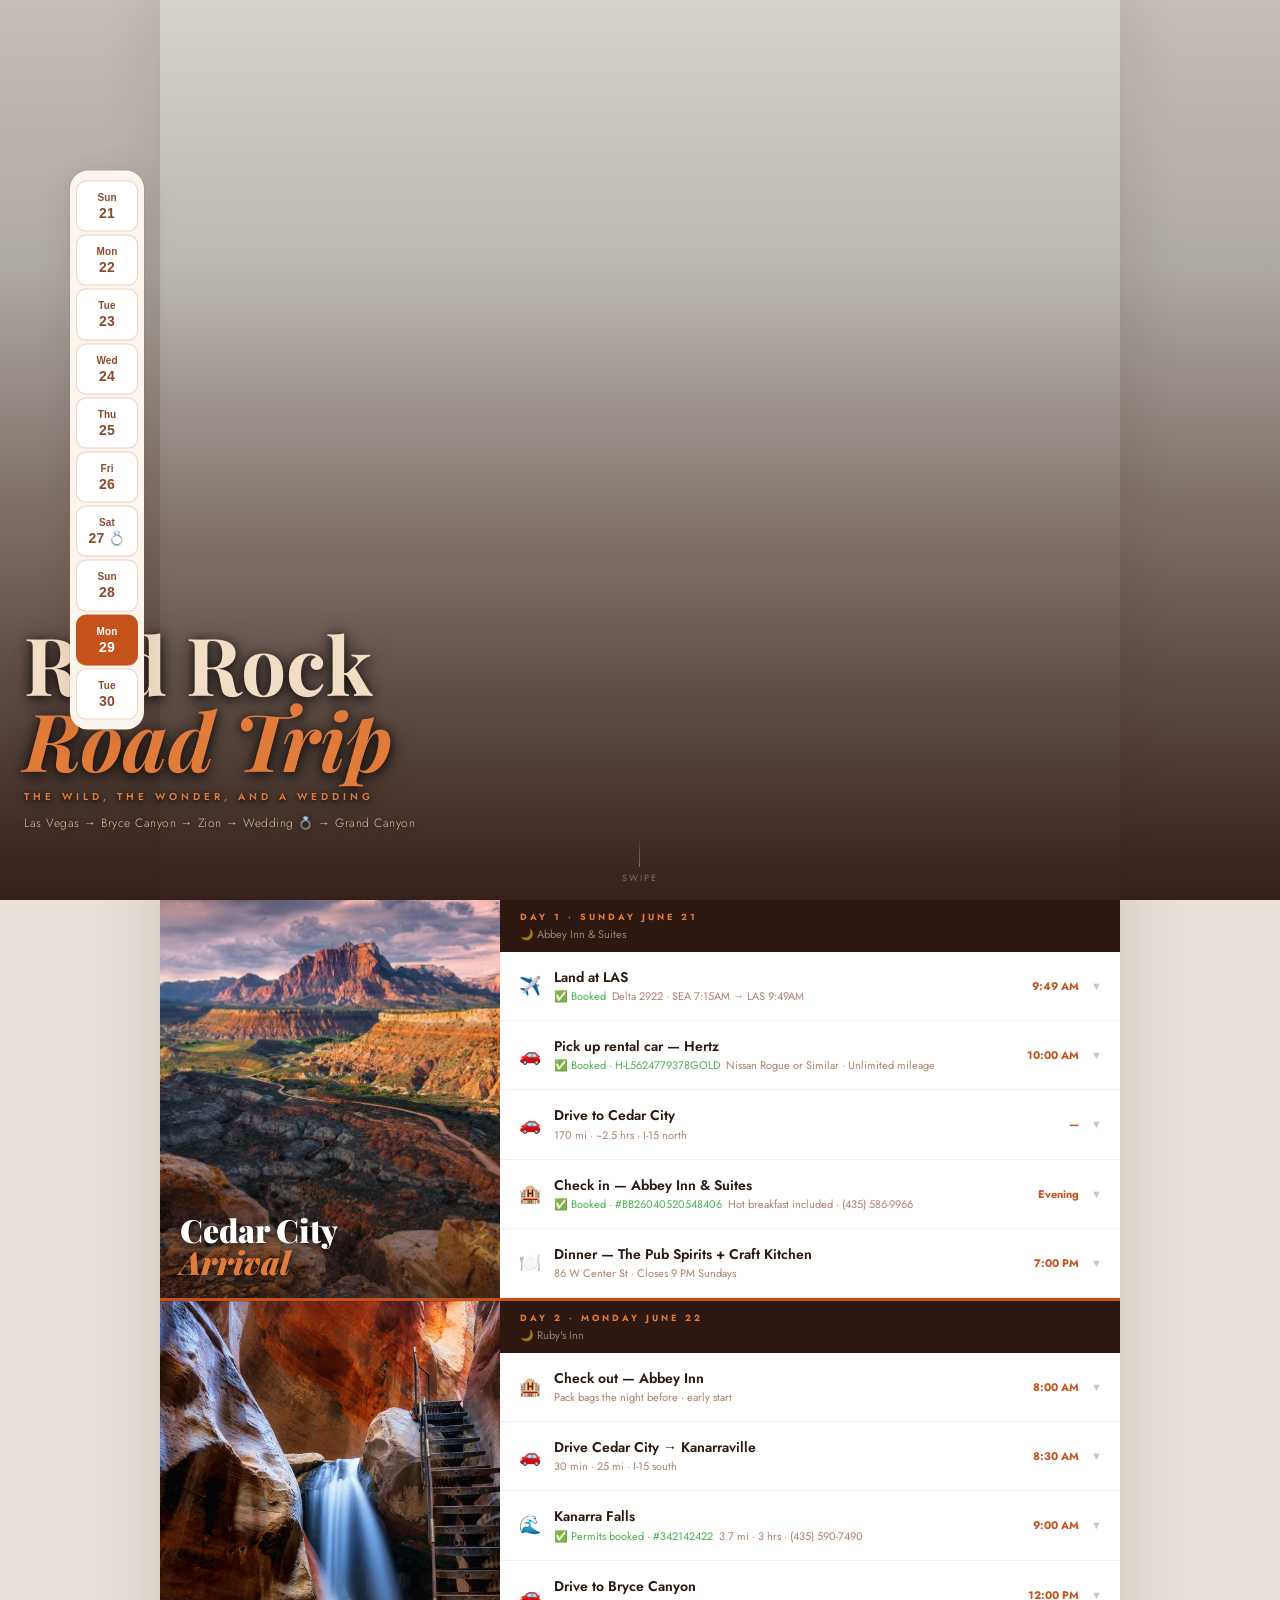
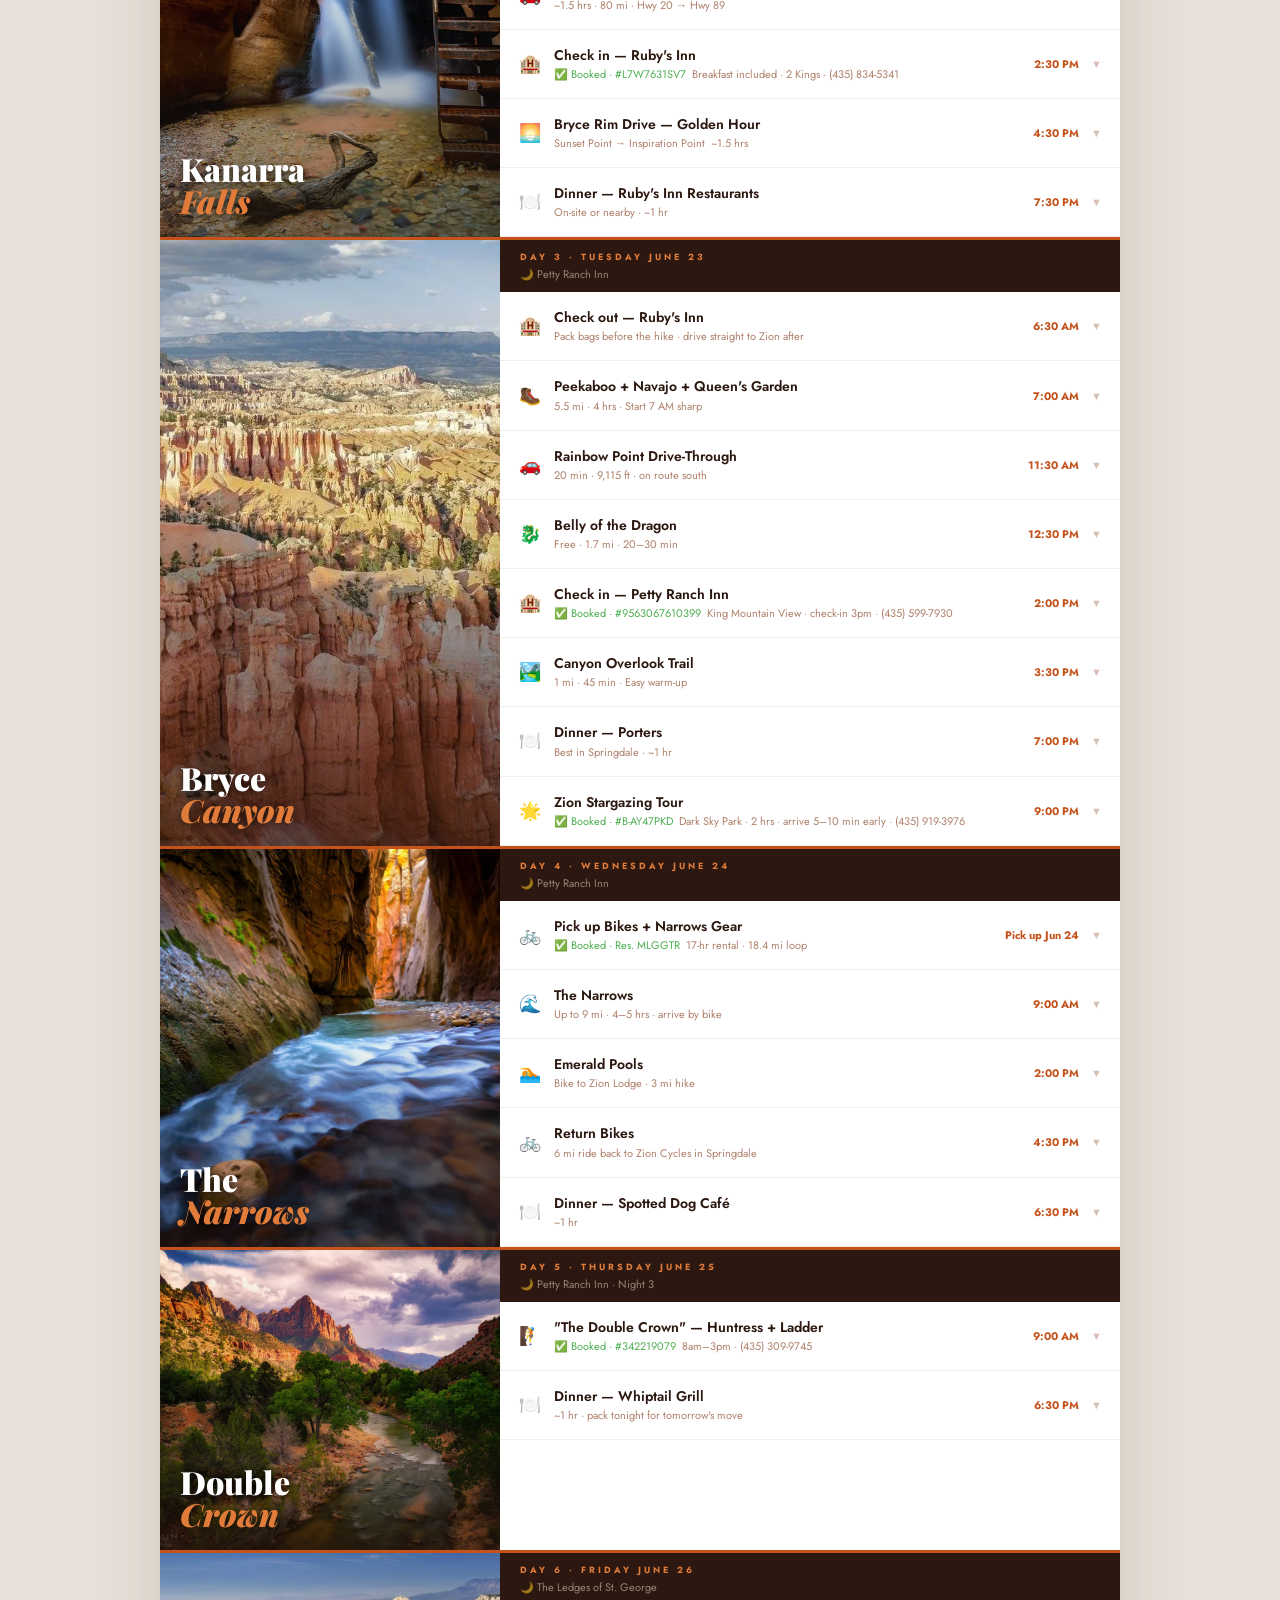
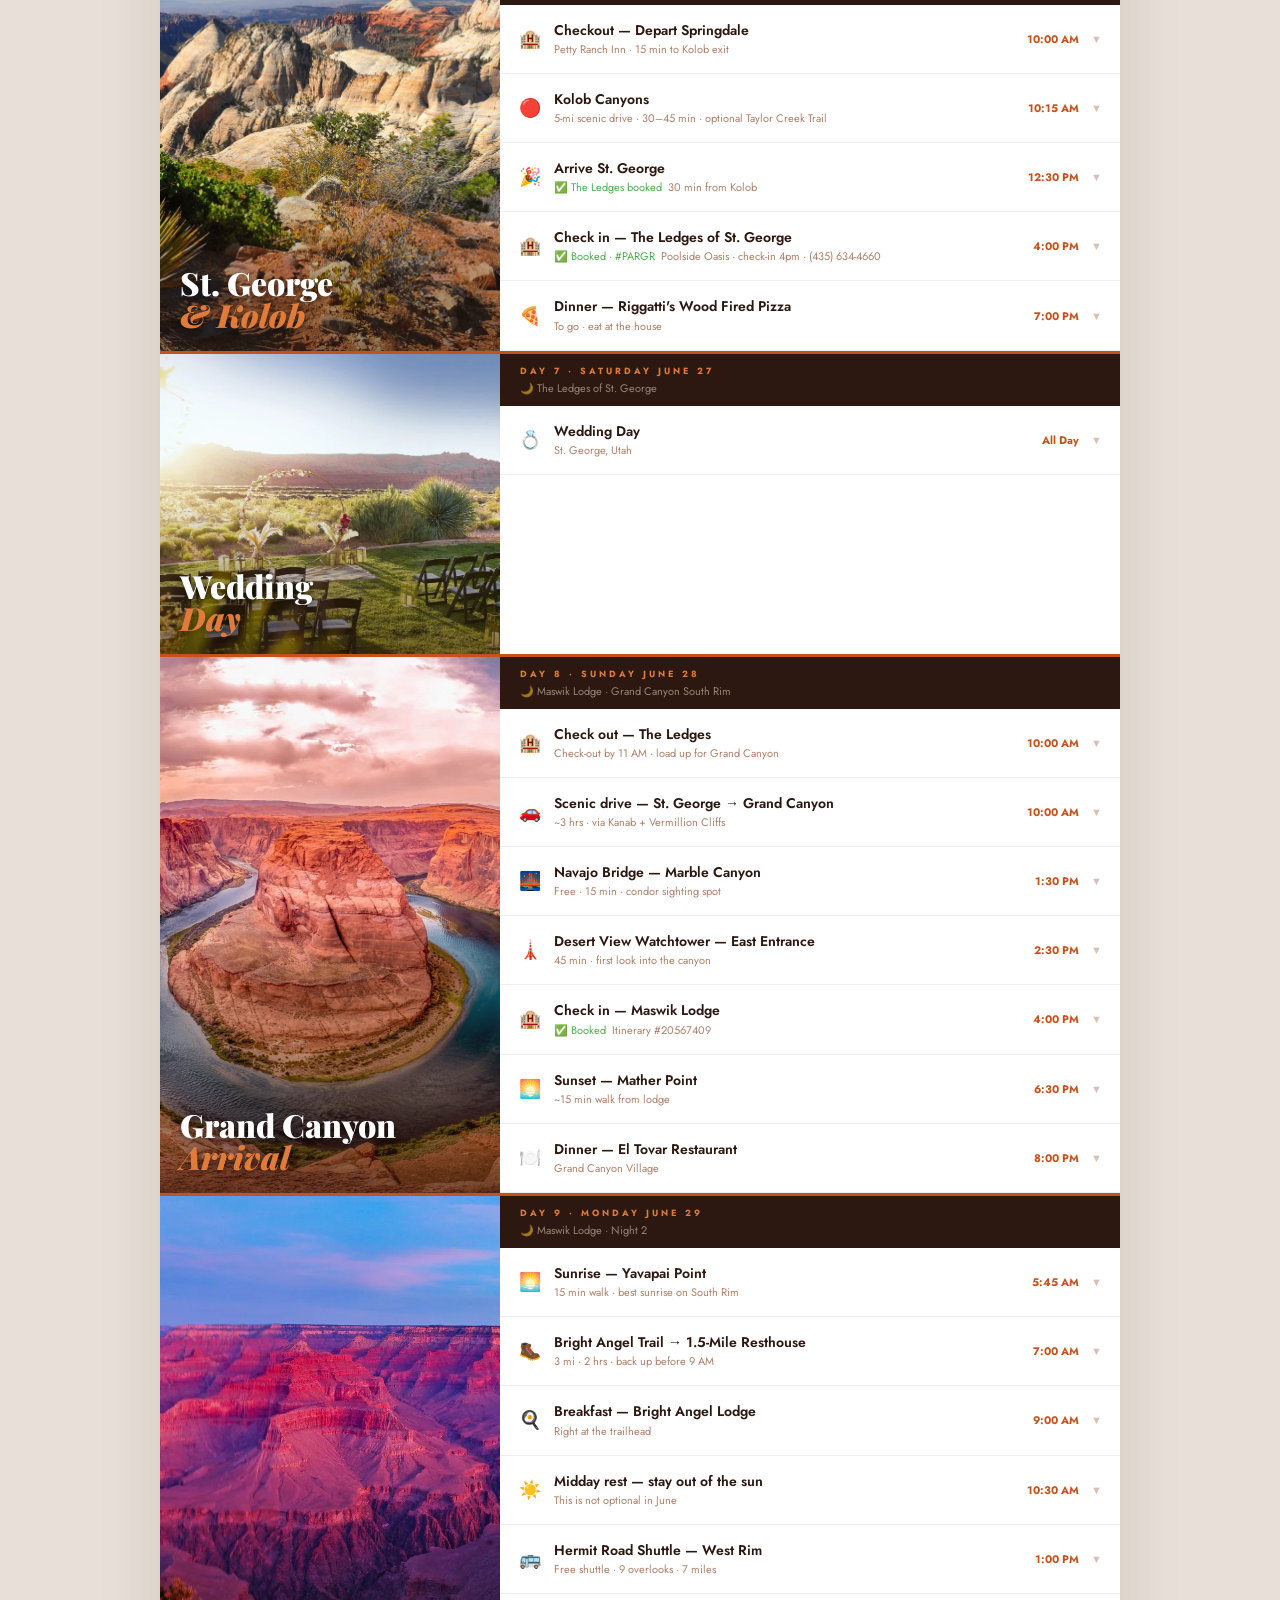
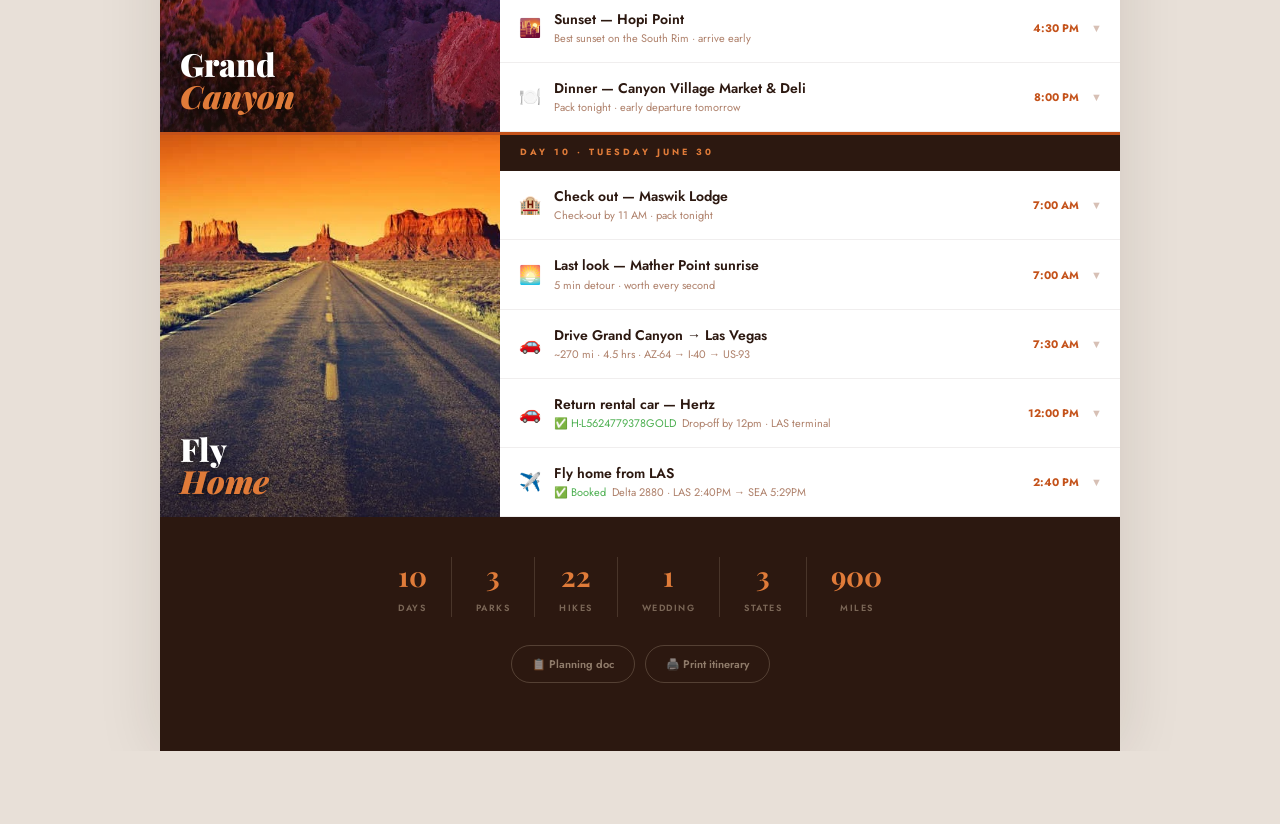
==== commit 793cbe0e: "Move all booking info to index.html, remove plan.html bookings table - Add conf numbers, phones, and" ====
--- a/index.html
+++ b/index.html
@@ -774,15 +774,29 @@
     <div class="acc-header" onclick="toggleAcc(this)">
       <div class="acc-icon">✈️</div>
       <div class="acc-header-text">
-        <div class="acc-name">Land at LAS — Pick up rental car</div>
-        <div class="acc-sub"><span>Harry Reid International · Las Vegas</span></div>
-      </div>
-      <div class="acc-time">—</div>
-      <div class="acc-chevron">▼</div>
-    </div>
-    <div class="acc-body"><div class="acc-body-inner">
-      <p class="acc-desc">Fly into Las Vegas. Pick up the rental car — airport car rental is right in the terminal. Load up and head north on I-15.</p>
+        <div class="acc-name">Land at LAS</div>
+        <div class="acc-sub"><span class="status-booked">✅ Booked</span><span>Delta 2922 · SEA 7:15AM → LAS 9:49AM</span></div>
+      </div>
+      <div class="acc-time">9:49 AM</div>
+      <div class="acc-chevron">▼</div>
+    </div>
+    <div class="acc-body"><div class="acc-body-inner">
+      <p class="acc-desc">Fly into Las Vegas. Load up and head north on I-15.</p>
       <a class="acc-btn acc-btn-map" href="https://maps.apple.com/?q=Harry+Reid+International+Airport+Las+Vegas+NV" target="_blank" rel="noopener">📍 Map</a>
+    </div></div>
+
+    <div class="acc-header" onclick="toggleAcc(this)">
+      <div class="acc-icon">🚗</div>
+      <div class="acc-header-text">
+        <div class="acc-name">Pick up rental car — Hertz</div>
+        <div class="acc-sub"><span class="status-booked">✅ Booked · H-L5624779378GOLD</span><span>Nissan Rogue or Similar · Unlimited mileage</span></div>
+      </div>
+      <div class="acc-time">10:00 AM</div>
+      <div class="acc-chevron">▼</div>
+    </div>
+    <div class="acc-body"><div class="acc-body-inner">
+      <p class="acc-desc">Airport car rental is right in the terminal. 7135 Gilespie St, Las Vegas · Pick-up Jun 21 10am · Drop-off Jun 30 10am</p>
+      <a class="acc-btn acc-btn-map" href="https://maps.apple.com/?q=Harry+Reid+International+Airport+Las+Vegas+NV" target="_blank" rel="noopener">📍 Hertz at LAS</a>
     </div></div>
 
     <div class="acc-header" onclick="toggleAcc(this)">
@@ -802,13 +816,13 @@
       <div class="acc-icon">🏨</div>
       <div class="acc-header-text">
         <div class="acc-name">Check in — Abbey Inn &amp; Suites</div>
-        <div class="acc-sub"><span class="status-booked">✅ Booked</span><span>Hot breakfast included</span></div>
+        <div class="acc-sub"><span class="status-booked">✅ Booked · #BB26040520548406</span><span>Hot breakfast included · (435) 586-9966</span></div>
       </div>
       <div class="acc-time">Evening</div>
       <div class="acc-chevron">▼</div>
     </div>
     <div class="acc-body"><div class="acc-body-inner">
-      <p class="acc-desc">Comfortable basecamp for night one. Hot breakfast included — fuel up for the Kanarra Falls hike tomorrow morning.</p>
+      <p class="acc-desc">Comfortable basecamp for night one. Hot breakfast included — fuel up for the Kanarra Falls hike tomorrow morning. ⚠️ Show AAA card at check-in.</p>
       <a class="acc-btn" href="https://abbeyinncedar.com/" target="_blank" rel="noopener">abbeyinncedar.com</a>
       <br><a class="acc-btn acc-btn-map" href="https://maps.apple.com/?q=Abbey+Inn+Suites+940+W+200+N+Cedar+City+UT" target="_blank" rel="noopener">📍 Map</a>
     </div></div>
@@ -874,7 +888,7 @@
       <div class="acc-icon">🌊</div>
       <div class="acc-header-text">
         <div class="acc-name">Kanarra Falls</div>
-        <div class="acc-sub"><span class="status-booked">✅ Permits booked</span><span>3.7 mi · 3 hrs</span></div>
+        <div class="acc-sub"><span class="status-booked">✅ Permits booked · #342142422</span><span>3.7 mi · 3 hrs · (435) 590-7490</span></div>
       </div>
       <div class="acc-time">9:00 AM</div>
       <div class="acc-chevron">▼</div>
@@ -909,13 +923,13 @@
       <div class="acc-icon">🏨</div>
       <div class="acc-header-text">
         <div class="acc-name">Check in — Ruby's Inn</div>
-        <div class="acc-sub"><span class="status-booked">✅ Booked</span><span>Breakfast included</span></div>
+        <div class="acc-sub"><span class="status-booked">✅ Booked · #L7W7631SV7</span><span>Breakfast included · 2 Kings · (435) 834-5341</span></div>
       </div>
       <div class="acc-time">2:30 PM</div>
       <div class="acc-chevron">▼</div>
     </div>
     <div class="acc-body"><div class="acc-body-inner">
-      <p class="acc-desc">Classic Bryce Canyon basecamp right at the park entrance. Hot breakfast included. General store on site for any last-minute supplies.</p>
+      <p class="acc-desc">Classic Bryce Canyon basecamp right at the park entrance. Hot breakfast included. General store on site for any last-minute supplies. ⚠️ Show AAA card at check-in.</p>
       <a class="acc-btn" href="https://www.rubysinn.com" target="_blank" rel="noopener">rubysinn.com</a>
       <br><a class="acc-btn acc-btn-map" href="https://maps.apple.com/?q=Ruby%27s+Inn+26+S+Main+St+Bryce+UT" target="_blank" rel="noopener">📍 Map</a>
     </div></div>
@@ -1044,7 +1058,7 @@
       <div class="acc-icon">🏨</div>
       <div class="acc-header-text">
         <div class="acc-name">Check in — Petty Ranch Inn</div>
-        <div class="acc-sub"><span class="status-booked">✅ Booked</span><span>3 nights base camp</span></div>
+        <div class="acc-sub"><span class="status-booked">✅ Booked · #9563067610399</span><span>King Mountain View · check-in 3pm · (435) 599-7930</span></div>
       </div>
       <div class="acc-time">2:00 PM</div>
       <div class="acc-chevron">▼</div>
@@ -1091,7 +1105,7 @@
       <div class="acc-icon">🌟</div>
       <div class="acc-header-text">
         <div class="acc-name">Zion Stargazing Tour</div>
-        <div class="acc-sub"><span class="status-booked">✅ Booked</span><span>Dark Sky Park · 2 hrs</span></div>
+        <div class="acc-sub"><span class="status-booked">✅ Booked · #B-AY47PKD</span><span>Dark Sky Park · 2 hrs · arrive 5–10 min early · (435) 919-3976</span></div>
       </div>
       <div class="acc-time">9:00 PM</div>
       <div class="acc-chevron">▼</div>
@@ -1235,7 +1249,7 @@
       <div class="acc-icon">🧗</div>
       <div class="acc-header-text">
         <div class="acc-name">"The Double Crown" — Huntress + Ladder</div>
-        <div class="acc-sub"><span class="status-booked">✅ Booked</span><span>7 hrs · Moderate</span></div>
+        <div class="acc-sub"><span class="status-booked">✅ Booked · #342219079</span><span>8am–3pm · (435) 309-9745</span></div>
       </div>
       <div class="acc-time">9:00 AM</div>
       <div class="acc-chevron">▼</div>
@@ -1246,6 +1260,7 @@
         <div class="acc-photo" style="background-image:url('images/double-crown-3.webp')"></div>
       </div>
       <p class="acc-desc">Julie's pick. Two of Zion's most coveted slot canyons in one full day — Huntress and Ladder. 10+ rappels up to 80ft free-hanging into narrow sandstone corridors. Private tour, no experience needed. One of the best things on this entire trip.</p>
+      <p class="acc-desc">📍 Meet at 4490 S State St, Mt Carmel (Subway parking lot)</p>
       <div class="acc-tags">
         <span class="acc-tag acc-tag-dur">7 hours</span>
         <span class="acc-tag acc-tag-dur">Moderate</span>
@@ -1332,7 +1347,7 @@
       <div class="acc-icon">🏨</div>
       <div class="acc-header-text">
         <div class="acc-name">Check in — The Ledges of St. George</div>
-        <div class="acc-sub"><span class="status-booked">✅ Booked</span><span>Poolside Oasis · check-in 4 PM</span></div>
+        <div class="acc-sub"><span class="status-booked">✅ Booked · #PARGR</span><span>Poolside Oasis · check-in 4pm · (435) 634-4660</span></div>
       </div>
       <div class="acc-time">4:00 PM</div>
       <div class="acc-chevron">▼</div>
@@ -1695,16 +1710,30 @@
     </div></div>
 
     <div class="acc-header" onclick="toggleAcc(this)">
+      <div class="acc-icon">🚗</div>
+      <div class="acc-header-text">
+        <div class="acc-name">Return rental car — Hertz</div>
+        <div class="acc-sub"><span class="status-booked">✅ H-L5624779378GOLD</span><span>Drop-off by 12pm · LAS terminal</span></div>
+      </div>
+      <div class="acc-time">12:00 PM</div>
+      <div class="acc-chevron">▼</div>
+    </div>
+    <div class="acc-body"><div class="acc-body-inner">
+      <p class="acc-desc">Return the Hertz rental at LAS — terminal car return, same location as pickup.</p>
+    </div></div>
+
+    <div class="acc-header" onclick="toggleAcc(this)">
       <div class="acc-icon">✈️</div>
       <div class="acc-header-text">
-        <div class="acc-name">Return car + fly home from LAS</div>
-        <div class="acc-sub"><span>Harry Reid International</span></div>
-      </div>
-      <div class="acc-time">12:30 PM</div>
+        <div class="acc-name">Fly home from LAS</div>
+        <div class="acc-sub"><span class="status-booked">✅ Booked</span><span>Delta 2880 · LAS 2:40PM → SEA 5:29PM</span></div>
+      </div>
+      <div class="acc-time">2:40 PM</div>
       <div class="acc-chevron">▼</div>
     </div>
     <div class="acc-body"><div class="acc-body-inner">
       <p class="acc-desc">That's a wrap. Ten days, three national parks, a slot canyon, canyoneering, a wedding, and the Grand Canyon. See you on the next one.</p>
+      <p class="acc-desc">🅿️ Pick up car from Hilton SeaTac Indoor · Conf <strong>#PI600228</strong> · (206) 244-4800 · retrieve by 12pm</p>
       <a class="acc-btn acc-btn-map" href="https://maps.apple.com/?q=Harry+Reid+International+Airport+Las+Vegas+NV" target="_blank" rel="noopener">📍 Harry Reid Airport</a>
     </div></div>
   </div>
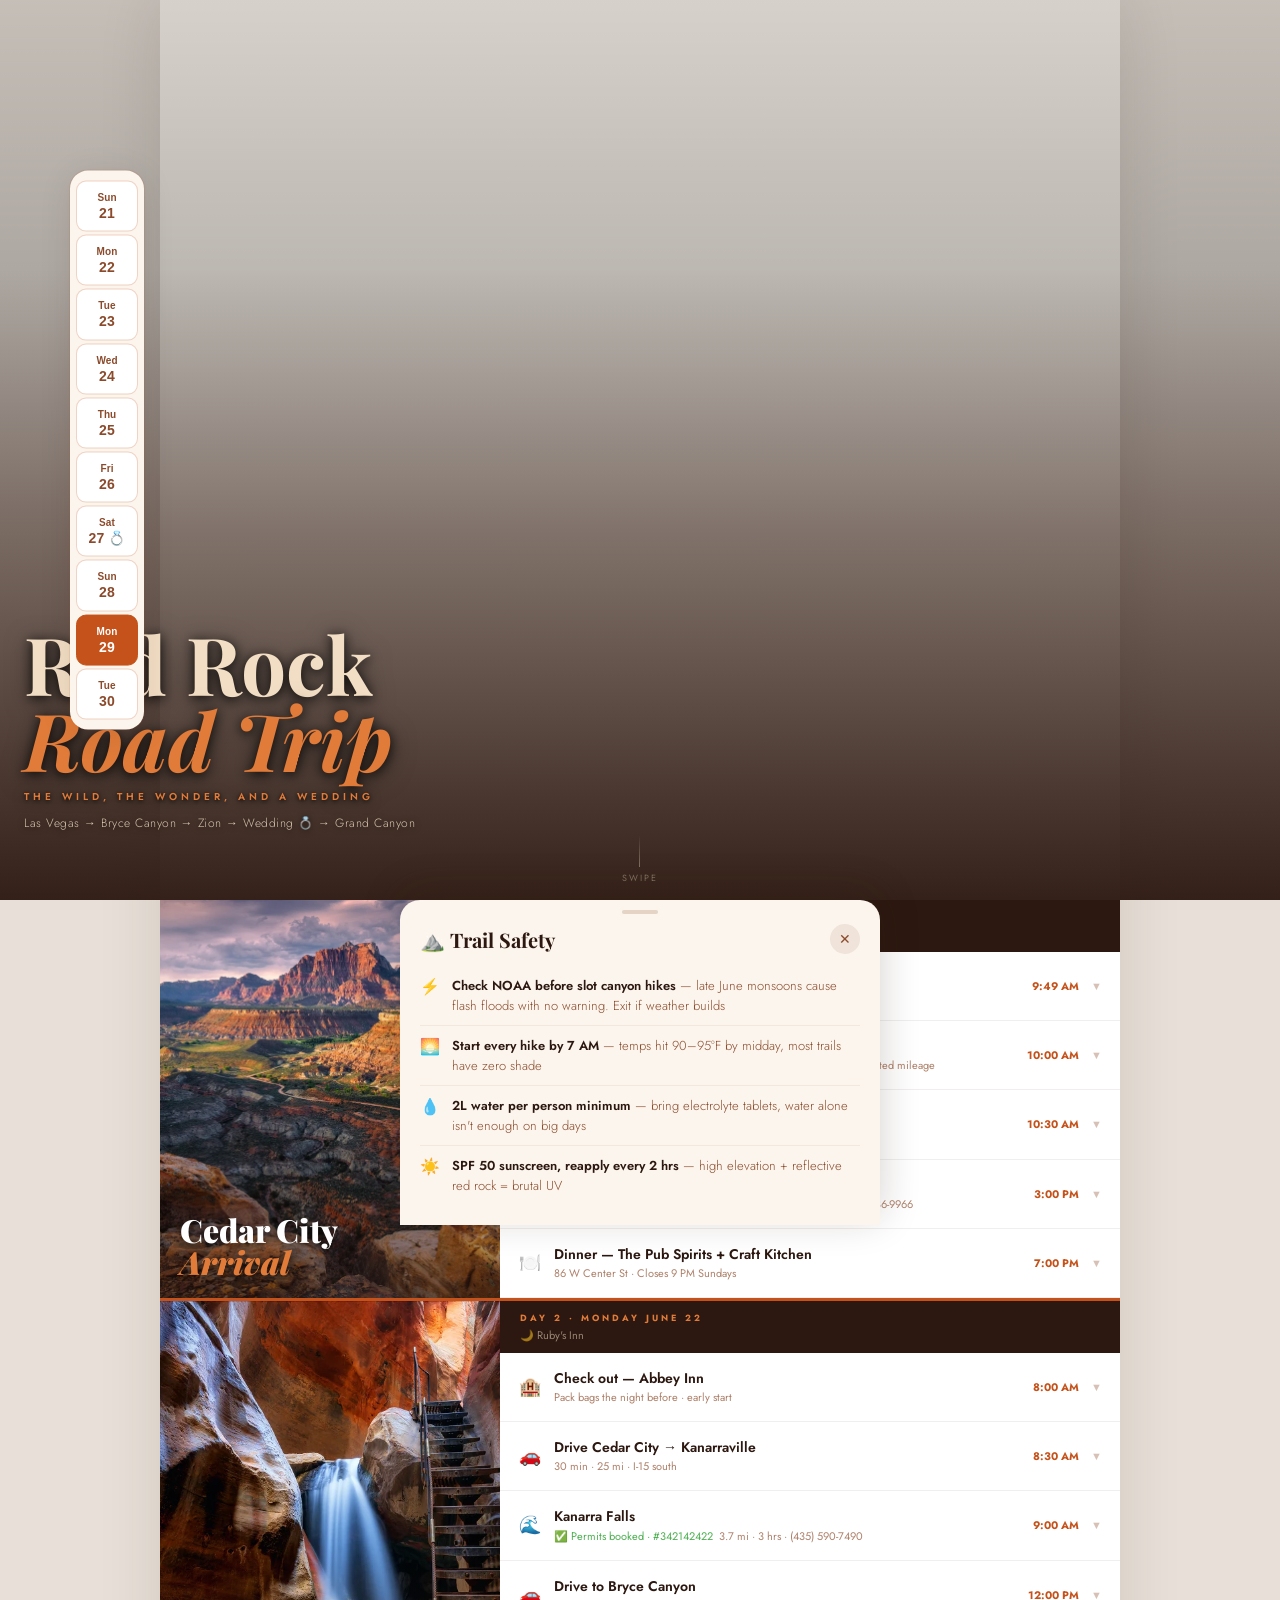
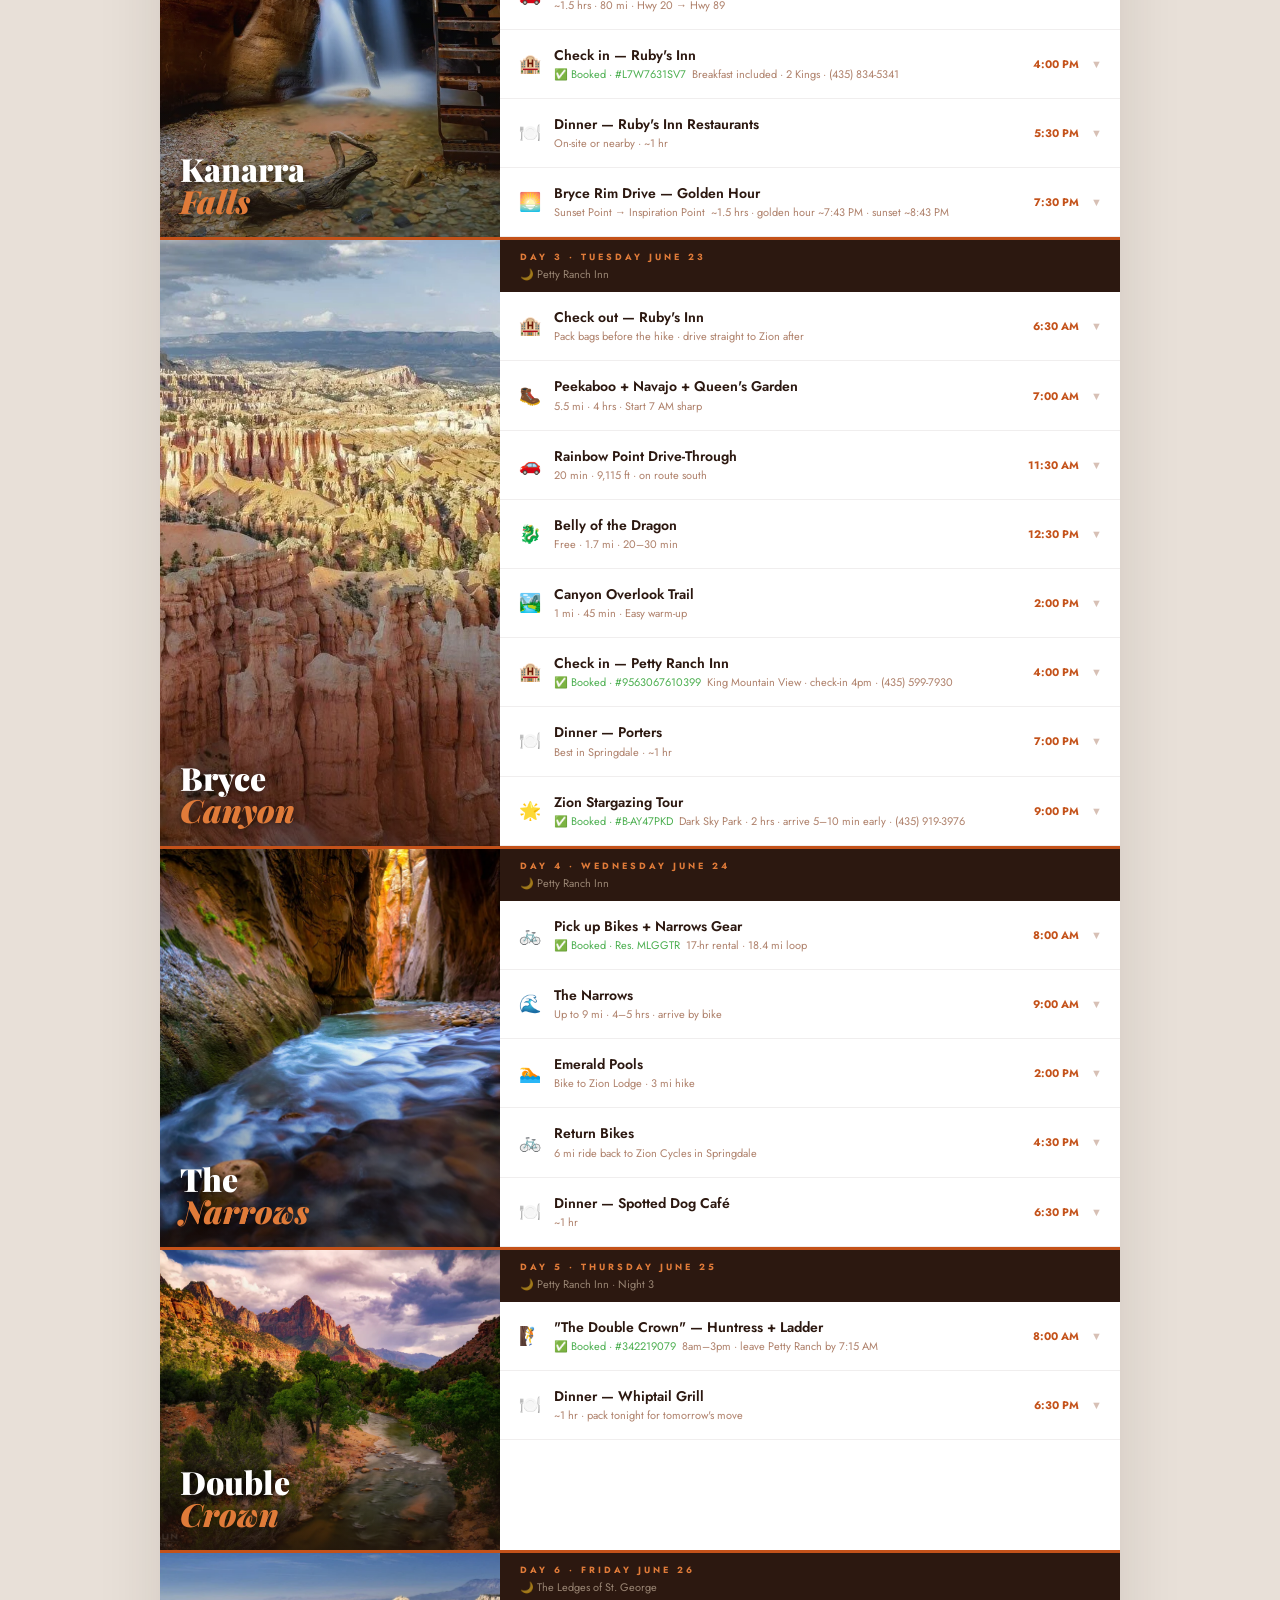
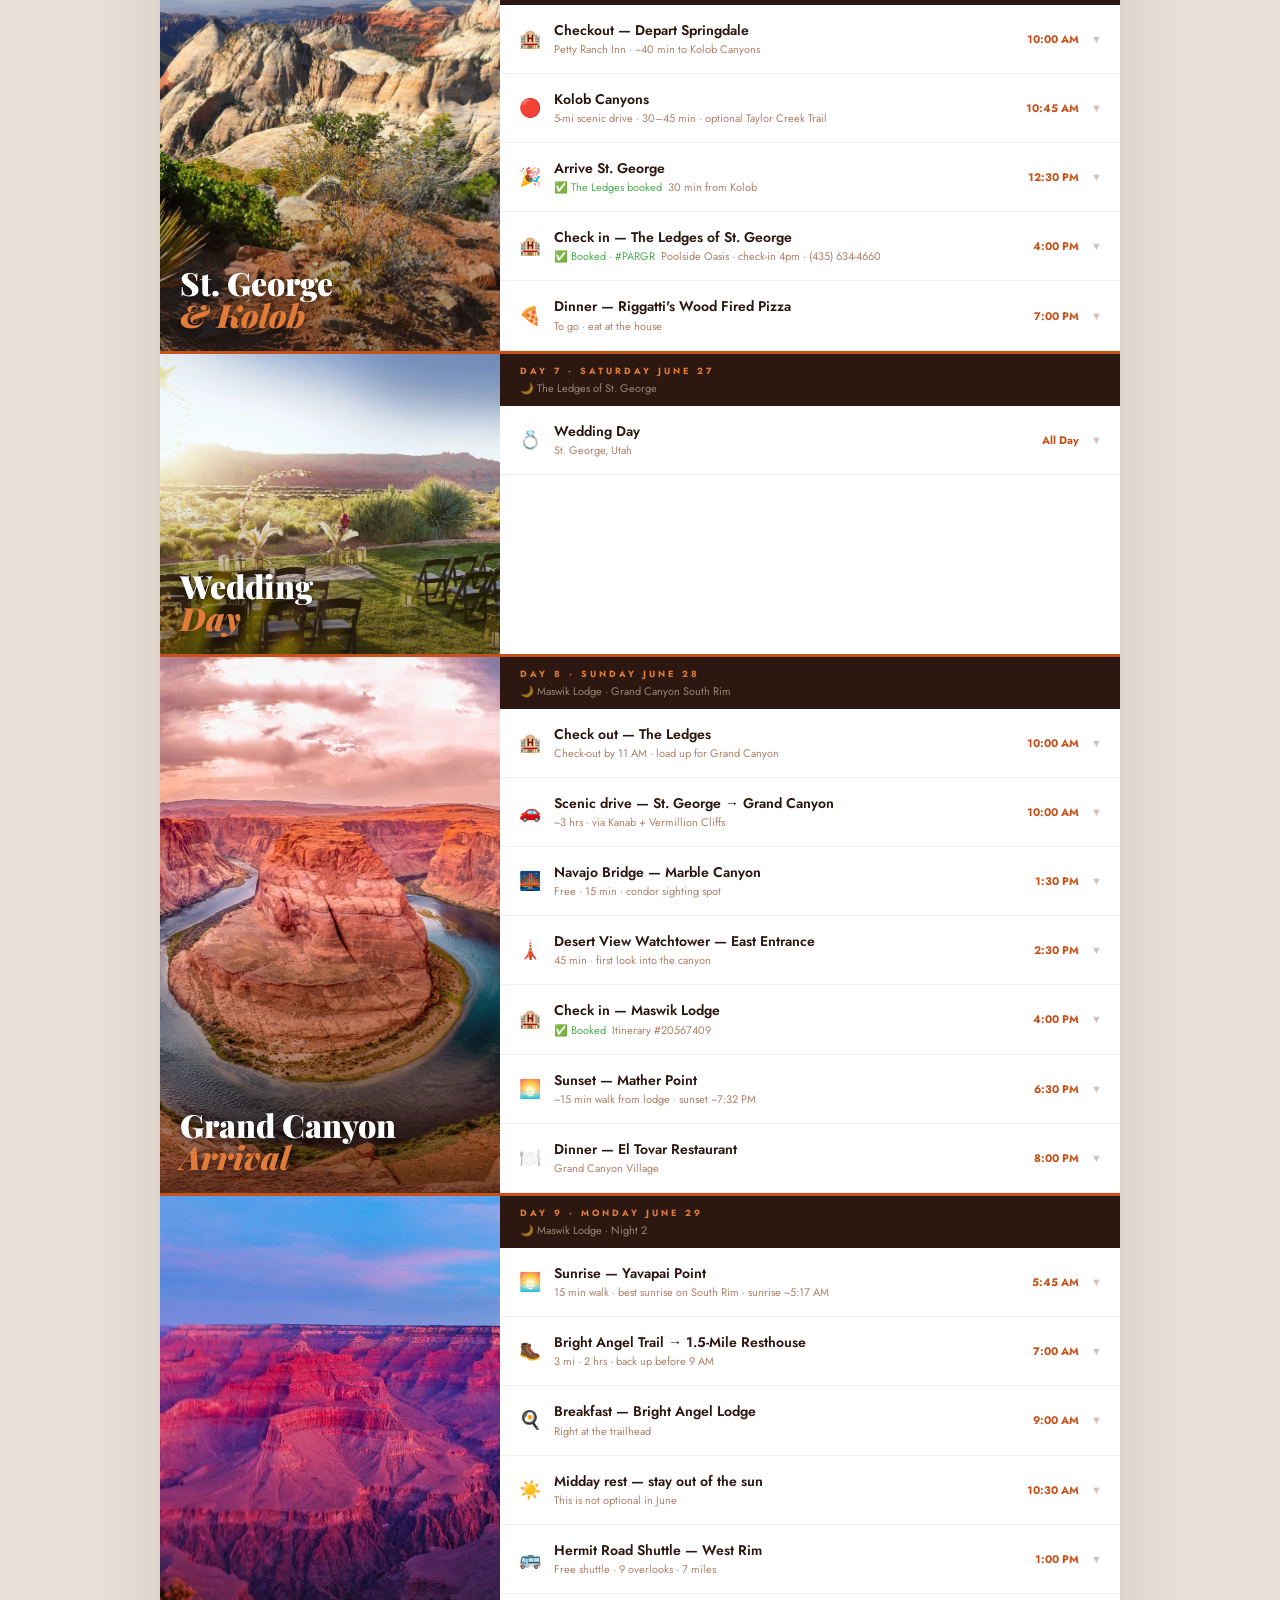
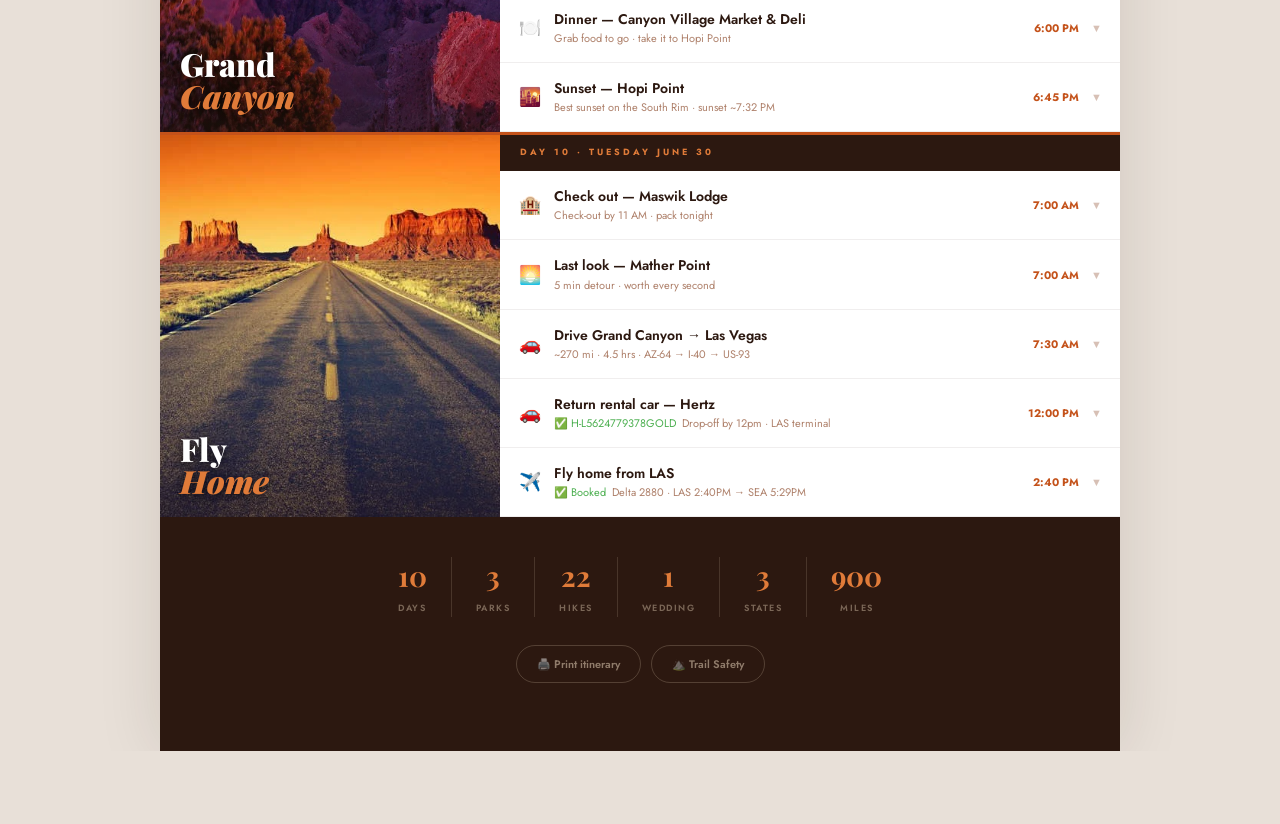
==== commit 254df4f7: "Migrate plan.html into index.html, add per-day restaurant alternatives - Delete plan.html entirely; " ====
--- a/index.html
+++ b/index.html
@@ -644,11 +644,90 @@
   }
 }
 
+.prep-list { list-style: none; }
+.prep-item {
+  display: flex; gap: 12px; align-items: flex-start;
+  padding: 10px 0; border-bottom: 1px solid rgba(139,74,43,0.08);
+  font-size: 13px; font-weight: 300; color: var(--clay); line-height: 1.5;
+}
+.prep-item:last-child { border-bottom: none; }
+.prep-item-icon { font-size: 16px; flex-shrink: 0; line-height: 1.4; }
+.prep-item strong { font-weight: 600; color: var(--dusk); }
+
+/* ── TRAIL SAFETY DRAWER ── */
+.rest-overlay {
+  position: fixed; inset: 0; z-index: 300;
+  background: rgba(44,24,16,0);
+  pointer-events: none;
+  transition: background 0.3s ease;
+}
+.rest-overlay.open { background: rgba(44,24,16,0.55); pointer-events: auto; }
+
+.rest-drawer {
+  position: fixed; bottom: 0; left: 0; right: 0;
+  max-width: 480px; margin: 0 auto;
+  max-height: 82svh;
+  background: var(--cream);
+  border-radius: 20px 20px 0 0;
+  overflow: hidden; display: flex; flex-direction: column;
+  z-index: 301;
+  transform: translateY(100%);
+  transition: transform 0.35s cubic-bezier(0.32, 0.72, 0, 1);
+  box-shadow: 0 -8px 40px rgba(44,24,16,0.2);
+}
+.rest-drawer.open { transform: translateY(0); }
+.rest-drawer-handle {
+  width: 36px; height: 4px; border-radius: 2px;
+  background: rgba(139,74,43,0.2); margin: 10px auto 0; flex-shrink: 0;
+}
+.rest-drawer-header {
+  display: flex; align-items: center; justify-content: space-between;
+  padding: 10px 20px 12px; flex-shrink: 0;
+}
+.rest-drawer-title {
+  font-family: 'Playfair Display', serif; font-size: 20px;
+  font-weight: 700; color: var(--dusk);
+}
+.rest-close-btn {
+  width: 30px; height: 30px; display: flex; align-items: center;
+  justify-content: center; border-radius: 50%;
+  background: rgba(139,74,43,0.1); border: none;
+  color: var(--clay); font-size: 14px; cursor: pointer;
+  -webkit-tap-highlight-color: transparent;
+}
+.rest-drawer-body {
+  overflow-y: auto;
+  padding: 0 20px max(20px, env(safe-area-inset-bottom, 20px));
+  -webkit-overflow-scrolling: touch;
+}
+.rest-city {
+  font-size: 9px; font-weight: 700; letter-spacing: 2px;
+  text-transform: uppercase; color: var(--rust); margin: 16px 0 8px;
+}
+.rest-item {
+  padding: 8px 0; border-bottom: 1px solid rgba(139,74,43,0.08);
+  font-size: 13px; line-height: 1.5; color: var(--clay); font-weight: 300;
+}
+.rest-item:last-child { border-bottom: none; }
+.rest-item a { font-weight: 600; color: var(--rust); text-decoration: none; }
+.rest-planned { color: var(--amber); font-size: 10px; font-weight: 700; margin-left: 4px; }
+.rest-more { margin-top: 14px; border-top: 1px solid rgba(139,74,43,0.1); padding-top: 8px; }
+.rest-more > summary {
+  list-style: none; cursor: pointer; user-select: none;
+  font-size: 12px; font-weight: 600; letter-spacing: 0.3px;
+  color: var(--rust); -webkit-tap-highlight-color: transparent;
+}
+.rest-more > summary::-webkit-details-marker { display: none; }
+.rest-more > summary::after { content: ' ▾'; }
+.rest-more[open] > summary::after { content: ' ▴'; }
+.rest-more .rest-item:first-of-type { margin-top: 8px; }
+
 /* ── PRINT ── */
 @media print {
   /* Hide screen-only chrome */
   .hero, .date-nav, .acc-chevron, .acc-photo, .acc-icon,
   .acc-btn-map, .acc-yt-btn, #lightbox, #lightbox-close,
+  .rest-fab, .rest-overlay, .rest-drawer, #tips-overlay, #tips-drawer,
   .footer-actions, footer { display: none !important; }
 
   /* Reveal fade-up elements (scroll observer never fires in print) */
@@ -758,6 +837,7 @@
   <button class="date-nav-pill" data-target="day-10" onclick="navTo('day-10')"><span>Tue</span><span class="pill-day">30</span></button>
 </nav>
 
+
 <!-- CHAPTER: Cedar City — Arrival -->
 <article class="chapter fade-up" id="day-1">
   <div class="chapter-splash chapter-splash--slim" style="background-image:url('images/smithsoniansunset01.webp')">
@@ -805,7 +885,7 @@
         <div class="acc-name">Drive to Cedar City</div>
         <div class="acc-sub"><span>170 mi · ~2.5 hrs · I-15 north</span></div>
       </div>
-      <div class="acc-time">—</div>
+      <div class="acc-time">10:30 AM</div>
       <div class="acc-chevron">▼</div>
     </div>
     <div class="acc-body"><div class="acc-body-inner">
@@ -818,7 +898,7 @@
         <div class="acc-name">Check in — Abbey Inn &amp; Suites</div>
         <div class="acc-sub"><span class="status-booked">✅ Booked · #BB26040520548406</span><span>Hot breakfast included · (435) 586-9966</span></div>
       </div>
-      <div class="acc-time">Evening</div>
+      <div class="acc-time">3:00 PM</div>
       <div class="acc-chevron">▼</div>
     </div>
     <div class="acc-body"><div class="acc-body-inner">
@@ -840,6 +920,12 @@
       <p class="acc-desc">Best spot in Cedar City for a first-night meal. Craft burgers, local beers, chill vibe. 435-867-1400. Online reservations available.</p>
       <a class="acc-btn" href="https://www.thepubcedarcity.com" target="_blank" rel="noopener">thepubcedarcity.com</a>
       <br><a class="acc-btn acc-btn-map" href="https://maps.apple.com/?q=86+W+Center+St+Cedar+City+UT" target="_blank" rel="noopener">📍 Map</a>
+      <details class="rest-more">
+        <summary>More options nearby</summary>
+        <div class="rest-item"><a href="https://www.centropizzeria.com/" target="_blank" rel="noopener">Centro Woodfired Pizzeria</a> — Neapolitan-style pizza from a wood-fired brick oven, best restaurant in town</div>
+        <div class="rest-item"><a href="https://www.facebook.com/fire.smokebbqUT/" target="_blank" rel="noopener">Fire + Smoke BBQ</a> — Texas-style brisket, ribs, pulled pork · open Wed–Sat only</div>
+        <div class="rest-item"><a href="https://www.facebook.com/hermiesdrivein" target="_blank" rel="noopener">Hermie's Drive In</a> — Cedar City institution, classic burgers, Navajo tacos</div>
+      </details>
     </div></div>
   </div>
 </article>
@@ -925,7 +1011,7 @@
         <div class="acc-name">Check in — Ruby's Inn</div>
         <div class="acc-sub"><span class="status-booked">✅ Booked · #L7W7631SV7</span><span>Breakfast included · 2 Kings · (435) 834-5341</span></div>
       </div>
-      <div class="acc-time">2:30 PM</div>
+      <div class="acc-time">4:00 PM</div>
       <div class="acc-chevron">▼</div>
     </div>
     <div class="acc-body"><div class="acc-body-inner">
@@ -935,12 +1021,34 @@
     </div></div>
 
     <div class="acc-header" onclick="toggleAcc(this)">
+      <div class="acc-icon">🍽️</div>
+      <div class="acc-header-text">
+        <div class="acc-name">Dinner — Ruby's Inn Restaurants</div>
+        <div class="acc-sub"><span>On-site or nearby · ~1 hr</span></div>
+      </div>
+      <div class="acc-time">5:30 PM</div>
+      <div class="acc-chevron">▼</div>
+    </div>
+    <div class="acc-body"><div class="acc-body-inner">
+      <p class="acc-desc">Three options on-site at Ruby's Inn. Early bed — 7 AM hike tomorrow.</p>
+      <a class="acc-btn" href="https://www.rubysinn.com/restaurant-in-bryce-canyon/" target="_blank" rel="noopener">Cowboy's Buffet &amp; Steak Room</a>
+      <br><a class="acc-btn" href="https://www.rubysinn.com/restaurant-in-bryce-canyon/" target="_blank" rel="noopener">Canyon Diner</a>
+      <br><a class="acc-btn" href="https://ebenezersbarnandgrill.com/" target="_blank" rel="noopener">Ebenezer's Barn &amp; Grill</a>
+      <br><a class="acc-btn acc-btn-map" href="https://maps.apple.com/?q=Ruby%27s+Inn+26+S+Main+St+Bryce+UT" target="_blank" rel="noopener">📍 Map</a>
+      <details class="rest-more">
+        <summary>More options nearby</summary>
+        <div class="rest-item"><a href="https://www.stonehearthgrille.com/" target="_blank" rel="noopener">Stone Hearth Grille</a> — best dinner in the area, locally sourced, reservation recommended · Tropic, ~10 min</div>
+        <div class="rest-item"><a href="https://bcpines.com/bryce-restaurant/" target="_blank" rel="noopener">Bryce Canyon Pines Restaurant</a> — beloved roadside diner, homestyle food, famous homemade pies</div>
+      </details>
+    </div></div>
+
+    <div class="acc-header" onclick="toggleAcc(this)">
       <div class="acc-icon">🌅</div>
       <div class="acc-header-text">
         <div class="acc-name">Bryce Rim Drive — Golden Hour</div>
-        <div class="acc-sub"><span>Sunset Point → Inspiration Point</span><span>~1.5 hrs</span></div>
-      </div>
-      <div class="acc-time">4:30 PM</div>
+        <div class="acc-sub"><span>Sunset Point → Inspiration Point</span><span>~1.5 hrs · golden hour ~7:43 PM · sunset ~8:43 PM</span></div>
+      </div>
+      <div class="acc-time">7:30 PM</div>
       <div class="acc-chevron">▼</div>
     </div>
     <div class="acc-body"><div class="acc-body-inner">
@@ -951,23 +1059,6 @@
       <br><a class="acc-btn acc-btn-map" href="https://maps.apple.com/?q=Sunset+Point+Bryce+Canyon+National+Park+UT" target="_blank" rel="noopener">📍 Sunset Point</a>
       <br><a class="acc-btn acc-btn-map" href="https://maps.apple.com/?q=Inspiration+Point+Bryce+Canyon+National+Park+UT" target="_blank" rel="noopener">📍 Inspiration Point</a>
     </div></div>
-
-    <div class="acc-header" onclick="toggleAcc(this)">
-      <div class="acc-icon">🍽️</div>
-      <div class="acc-header-text">
-        <div class="acc-name">Dinner — Ruby's Inn Restaurants</div>
-        <div class="acc-sub"><span>On-site or nearby · ~1 hr</span></div>
-      </div>
-      <div class="acc-time">7:30 PM</div>
-      <div class="acc-chevron">▼</div>
-    </div>
-    <div class="acc-body"><div class="acc-body-inner">
-      <p class="acc-desc">Three options on-site at Ruby's Inn. Early bed — 7 AM hike tomorrow.</p>
-      <a class="acc-btn" href="https://www.rubysinn.com/restaurant-in-bryce-canyon/" target="_blank" rel="noopener">Cowboy's Buffet &amp; Steak Room</a>
-      <br><a class="acc-btn" href="https://www.rubysinn.com/restaurant-in-bryce-canyon/" target="_blank" rel="noopener">Canyon Diner</a>
-      <br><a class="acc-btn" href="https://ebenezersbarnandgrill.com/" target="_blank" rel="noopener">Ebenezer's Barn &amp; Grill</a>
-      <br><a class="acc-btn acc-btn-map" href="https://maps.apple.com/?q=Ruby%27s+Inn+26+S+Main+St+Bryce+UT" target="_blank" rel="noopener">📍 Map</a>
-    </div></div>
   </div>
 </article>
 
@@ -1055,12 +1146,29 @@
     </div></div>
 
     <div class="acc-header" onclick="toggleAcc(this)">
+      <div class="acc-icon">🏞️</div>
+      <div class="acc-header-text">
+        <div class="acc-name">Canyon Overlook Trail</div>
+        <div class="acc-sub"><span>1 mi · 45 min · Easy warm-up</span></div>
+      </div>
+      <div class="acc-time">2:00 PM</div>
+      <div class="acc-chevron">▼</div>
+    </div>
+    <div class="acc-body"><div class="acc-body-inner">
+      <div class="acc-photo" style="background-image:url('images/canyonoverlook01.webp')"></div>
+      <p class="acc-desc">Best easy hike in Zion. Starts at the east end of the Mt. Carmel Tunnel — almost no elevation, ends at a stunning overlook of lower Zion Canyon and the Great Arch. Stop here on the way in from Bryce — the trailhead is right on Hwy 9 before you reach Springdale.</p>
+      <a class="acc-btn" href="https://www.alltrails.com/trail/us/utah/canyon-overlook-trail" target="_blank" rel="noopener">AllTrails</a>
+      <br><a class="acc-yt-btn" href="https://www.youtube.com/results?search_query=canyon+overlook+trail+zion" target="_blank" rel="noopener">Canyon Overlook Trail</a>
+      <br><a class="acc-btn acc-btn-map" href="https://maps.apple.com/?q=Canyon+Overlook+Trailhead+Zion+National+Park+UT" target="_blank" rel="noopener">📍 Trailhead</a>
+    </div></div>
+
+    <div class="acc-header" onclick="toggleAcc(this)">
       <div class="acc-icon">🏨</div>
       <div class="acc-header-text">
         <div class="acc-name">Check in — Petty Ranch Inn</div>
-        <div class="acc-sub"><span class="status-booked">✅ Booked · #9563067610399</span><span>King Mountain View · check-in 3pm · (435) 599-7930</span></div>
-      </div>
-      <div class="acc-time">2:00 PM</div>
+        <div class="acc-sub"><span class="status-booked">✅ Booked · #9563067610399</span><span>King Mountain View · check-in 4pm · (435) 599-7930</span></div>
+      </div>
+      <div class="acc-time">4:00 PM</div>
       <div class="acc-chevron">▼</div>
     </div>
     <div class="acc-body"><div class="acc-body-inner">
@@ -1070,23 +1178,6 @@
     </div></div>
 
     <div class="acc-header" onclick="toggleAcc(this)">
-      <div class="acc-icon">🏞️</div>
-      <div class="acc-header-text">
-        <div class="acc-name">Canyon Overlook Trail</div>
-        <div class="acc-sub"><span>1 mi · 45 min · Easy warm-up</span></div>
-      </div>
-      <div class="acc-time">3:30 PM</div>
-      <div class="acc-chevron">▼</div>
-    </div>
-    <div class="acc-body"><div class="acc-body-inner">
-      <div class="acc-photo" style="background-image:url('images/canyonoverlook01.webp')"></div>
-      <p class="acc-desc">Best easy hike in Zion. Starts at the east end of the Mt. Carmel Tunnel — almost no elevation, ends at a stunning overlook of lower Zion Canyon and the Great Arch. Perfect first-afternoon hike: gets your legs moving without destroying them before the big days.</p>
-      <a class="acc-btn" href="https://www.alltrails.com/trail/us/utah/canyon-overlook-trail" target="_blank" rel="noopener">AllTrails</a>
-      <br><a class="acc-yt-btn" href="https://www.youtube.com/results?search_query=canyon+overlook+trail+zion" target="_blank" rel="noopener">Canyon Overlook Trail</a>
-      <br><a class="acc-btn acc-btn-map" href="https://maps.apple.com/?q=Canyon+Overlook+Trailhead+Zion+National+Park+UT" target="_blank" rel="noopener">📍 Trailhead</a>
-    </div></div>
-
-    <div class="acc-header" onclick="toggleAcc(this)">
       <div class="acc-icon">🍽️</div>
       <div class="acc-header-text">
         <div class="acc-name">Dinner — Porters</div>
@@ -1099,6 +1190,15 @@
       <p class="acc-desc">First night in Zion — treat yourselves. Porters is the top dinner spot in Springdale, great views of the canyon walls at dusk.</p>
       <a class="acc-btn" href="https://porterszp.com/" target="_blank" rel="noopener">porterszp.com</a>
       <br><a class="acc-btn acc-btn-map" href="https://maps.apple.com/?q=Porters+Zion+Springdale+UT" target="_blank" rel="noopener">📍 Map</a>
+      <details class="rest-more">
+        <summary>More options nearby</summary>
+        <div class="rest-item"><a href="https://wildthymespringdale.com/" target="_blank" rel="noopener">Wild Thyme</a> — upscale-ish, seasonal menu, nicest overall spot in town</div>
+        <div class="rest-item"><a href="https://flanigans.com/dine/" target="_blank" rel="noopener">Spotted Dog Café at Flanigan's</a> — locally sourced, great patio <span class="rest-planned">★ planned Day 4</span></div>
+        <div class="rest-item"><a href="https://whiptailgrillzion.com/" target="_blank" rel="noopener">Whiptail Grill</a> — Mexican-inspired, great outdoor patio <span class="rest-planned">★ planned Day 5</span></div>
+        <div class="rest-item"><a href="https://www.bitandspur.com/" target="_blank" rel="noopener">Bit &amp; Spur</a> — Southwestern, strong margaritas, been there since '85</div>
+        <div class="rest-item"><a href="https://www.cowboysandangelszion.com/" target="_blank" rel="noopener">Cowboys &amp; Angels</a> — eclectic American, lively bar scene</div>
+        <div class="rest-item"><a href="https://zionbrewery.com/zionbrewpub/" target="_blank" rel="noopener">Zion Brew Pub</a> — craft beers, burgers, casual patio</div>
+      </details>
     </div></div>
 
     <div class="acc-header" onclick="toggleAcc(this)">
@@ -1143,7 +1243,7 @@
         <div class="acc-name">Pick up Bikes + Narrows Gear</div>
         <div class="acc-sub"><span class="status-booked">✅ Booked · Res. MLGGTR</span><span>17-hr rental · 18.4 mi loop</span></div>
       </div>
-      <div class="acc-time">Pick up Jun 24</div>
+      <div class="acc-time">8:00 AM</div>
       <div class="acc-chevron">▼</div>
     </div>
     <div class="acc-body"><div class="acc-body-inner">
@@ -1229,6 +1329,15 @@
       <p class="acc-desc">Spotted Dog Café at Flanigan's Inn — great patio, locally sourced menu. Online reservations available.</p>
       <a class="acc-btn" href="https://flanigans.com/dine/" target="_blank" rel="noopener">flanigans.com</a>
       <br><a class="acc-btn acc-btn-map" href="https://maps.apple.com/?q=Spotted+Dog+Cafe+Flanigans+Inn+428+Zion+Park+Blvd+Springdale+UT" target="_blank" rel="noopener">📍 Map</a>
+      <details class="rest-more">
+        <summary>More options nearby</summary>
+        <div class="rest-item"><a href="https://wildthymespringdale.com/" target="_blank" rel="noopener">Wild Thyme</a> — upscale-ish, seasonal menu, nicest overall spot in town</div>
+        <div class="rest-item"><a href="https://porterszp.com/" target="_blank" rel="noopener">Porters</a> — top dinner spot, canyon wall views <span class="rest-planned">★ planned Day 3</span></div>
+        <div class="rest-item"><a href="https://whiptailgrillzion.com/" target="_blank" rel="noopener">Whiptail Grill</a> — Mexican-inspired, great outdoor patio <span class="rest-planned">★ planned Day 5</span></div>
+        <div class="rest-item"><a href="https://www.bitandspur.com/" target="_blank" rel="noopener">Bit &amp; Spur</a> — Southwestern, strong margaritas, been there since '85</div>
+        <div class="rest-item"><a href="https://www.cowboysandangelszion.com/" target="_blank" rel="noopener">Cowboys &amp; Angels</a> — eclectic American, lively bar scene</div>
+        <div class="rest-item"><a href="https://zionbrewery.com/zionbrewpub/" target="_blank" rel="noopener">Zion Brew Pub</a> — craft beers, burgers, casual patio</div>
+      </details>
     </div></div>
   </div>
 </article>
@@ -1249,9 +1358,9 @@
       <div class="acc-icon">🧗</div>
       <div class="acc-header-text">
         <div class="acc-name">"The Double Crown" — Huntress + Ladder</div>
-        <div class="acc-sub"><span class="status-booked">✅ Booked · #342219079</span><span>8am–3pm · (435) 309-9745</span></div>
-      </div>
-      <div class="acc-time">9:00 AM</div>
+        <div class="acc-sub"><span class="status-booked">✅ Booked · #342219079</span><span>8am–3pm · leave Petty Ranch by 7:15 AM</span></div>
+      </div>
+      <div class="acc-time">8:00 AM</div>
       <div class="acc-chevron">▼</div>
     </div>
     <div class="acc-body"><div class="acc-body-inner">
@@ -1260,7 +1369,8 @@
         <div class="acc-photo" style="background-image:url('images/double-crown-3.webp')"></div>
       </div>
       <p class="acc-desc">Julie's pick. Two of Zion's most coveted slot canyons in one full day — Huntress and Ladder. 10+ rappels up to 80ft free-hanging into narrow sandstone corridors. Private tour, no experience needed. One of the best things on this entire trip.</p>
-      <p class="acc-desc">📍 Meet at 4490 S State St, Mt Carmel (Subway parking lot)</p>
+      <a class="acc-btn acc-btn-map" href="https://maps.apple.com/?q=4490+S+State+St+Mt+Carmel+UT+84755" target="_blank" rel="noopener">📍 Meet at 4490 S State St, Mt Carmel (Subway parking lot)</a>
+      <br><span style="font-size:0.85em;color:#555;">📞 (435) 309-9745</span>
       <div class="acc-tags">
         <span class="acc-tag acc-tag-dur">7 hours</span>
         <span class="acc-tag acc-tag-dur">Moderate</span>
@@ -1283,6 +1393,15 @@
       <p class="acc-desc">Last dinner in Springdale — Whiptail Grill. Mexican-inspired, great outdoor patio. Pack everything tonight for tomorrow's move to St. George.</p>
       <a class="acc-btn" href="https://whiptailgrillzion.com/" target="_blank" rel="noopener">whiptailgrillzion.com</a>
       <br><a class="acc-btn acc-btn-map" href="https://maps.apple.com/?q=Whiptail+Grill+445+Zion+Park+Blvd+Springdale+UT" target="_blank" rel="noopener">📍 Map</a>
+      <details class="rest-more">
+        <summary>More options nearby</summary>
+        <div class="rest-item"><a href="https://wildthymespringdale.com/" target="_blank" rel="noopener">Wild Thyme</a> — upscale-ish, seasonal menu, nicest overall spot in town</div>
+        <div class="rest-item"><a href="https://porterszp.com/" target="_blank" rel="noopener">Porters</a> — top dinner spot, canyon wall views <span class="rest-planned">★ planned Day 3</span></div>
+        <div class="rest-item"><a href="https://flanigans.com/dine/" target="_blank" rel="noopener">Spotted Dog Café at Flanigan's</a> — locally sourced, great patio <span class="rest-planned">★ planned Day 4</span></div>
+        <div class="rest-item"><a href="https://www.bitandspur.com/" target="_blank" rel="noopener">Bit &amp; Spur</a> — Southwestern, strong margaritas, been there since '85</div>
+        <div class="rest-item"><a href="https://www.cowboysandangelszion.com/" target="_blank" rel="noopener">Cowboys &amp; Angels</a> — eclectic American, lively bar scene</div>
+        <div class="rest-item"><a href="https://zionbrewery.com/zionbrewpub/" target="_blank" rel="noopener">Zion Brew Pub</a> — craft beers, burgers, casual patio</div>
+      </details>
     </div></div>
   </div>
 </article>
@@ -1303,13 +1422,13 @@
       <div class="acc-icon">🏨</div>
       <div class="acc-header-text">
         <div class="acc-name">Checkout — Depart Springdale</div>
-        <div class="acc-sub"><span>Petty Ranch Inn · 15 min to Kolob exit</span></div>
+        <div class="acc-sub"><span>Petty Ranch Inn · ~40 min to Kolob Canyons</span></div>
       </div>
       <div class="acc-time">10:00 AM</div>
       <div class="acc-chevron">▼</div>
     </div>
     <div class="acc-body"><div class="acc-body-inner">
-      <p class="acc-desc">Check out of Petty Ranch Inn. Head west on Hwy 9 to I-15 north — Kolob Canyons exit is just 15 minutes up the highway.</p>
+      <p class="acc-desc">Check out of Petty Ranch Inn. Head west on Hwy 9 (~25 min) to I-15 north, then 15 min up to Exit 40 — Kolob Canyons.</p>
     </div></div>
 
     <div class="acc-header" onclick="toggleAcc(this)">
@@ -1318,7 +1437,7 @@
         <div class="acc-name">Kolob Canyons</div>
         <div class="acc-sub"><span>5-mi scenic drive · 30–45 min · optional Taylor Creek Trail</span></div>
       </div>
-      <div class="acc-time">10:15 AM</div>
+      <div class="acc-time">10:45 AM</div>
       <div class="acc-chevron">▼</div>
     </div>
     <div class="acc-body"><div class="acc-body-inner">
@@ -1371,6 +1490,12 @@
       <p class="acc-desc">Best pizza in St. George — artisan wood-fired, fresh dough, good gelato. Order to go and bring it back to The Ledges.</p>
       <a class="acc-btn" href="https://www.riggattis.com/" target="_blank" rel="noopener">riggattis.com</a>
       <br><a class="acc-btn acc-btn-map" href="https://maps.apple.com/?q=Riggatti%27s+Wood+Fired+Pizza+St+George+UT" target="_blank" rel="noopener">📍 Map</a>
+      <details class="rest-more">
+        <summary>More options nearby</summary>
+        <div class="rest-item"><a href="https://theadvenirehotel.com/wood-ash-rye-restaurant/" target="_blank" rel="noopener">Wood. Ash. Rye.</a> — best restaurant in St. George, chef-driven seasonal American, Salt Lake Mag Best Restaurant 2024</div>
+        <div class="rest-item"><a href="https://www.xetava.com/" target="_blank" rel="noopener">Xetava Gardens Cafe</a> — hidden gem in Kayenta Art Village, gorgeous desert setting · Ivins, ~20 min</div>
+        <div class="rest-item"><a href="https://www.positanostg.com/" target="_blank" rel="noopener">Positano</a> — upscale Italian, house-made pastas, strong wine list</div>
+      </details>
     </div></div>
   </div>
 </article>
@@ -1494,7 +1619,7 @@
       <div class="acc-icon">🌅</div>
       <div class="acc-header-text">
         <div class="acc-name">Sunset — Mather Point</div>
-        <div class="acc-sub"><span>~15 min walk from lodge</span></div>
+        <div class="acc-sub"><span>~15 min walk from lodge · sunset ~7:32 PM</span></div>
       </div>
       <div class="acc-time">6:30 PM</div>
       <div class="acc-chevron">▼</div>
@@ -1520,6 +1645,11 @@
       <a class="acc-btn" href="https://www.grandcanyonlodges.com/dine/el-tovar-dining-room-and-lounge/" target="_blank" rel="noopener">El Tovar reservations</a>
       <br><a class="acc-btn acc-btn-map" href="https://maps.apple.com/?q=El+Tovar+Hotel+Grand+Canyon+Village+AZ" target="_blank" rel="noopener">📍 El Tovar</a>
       <br><a class="acc-btn acc-btn-map" href="https://maps.apple.com/?q=Bright+Angel+Lodge+Grand+Canyon+Village+AZ" target="_blank" rel="noopener">📍 Bright Angel Lodge</a>
+      <details class="rest-more">
+        <summary>More options nearby</summary>
+        <div class="rest-item"><a href="https://www.grandcanyonlodges.com/dine/harvey-house-cafe/" target="_blank" rel="noopener">Bright Angel Lodge Restaurant</a> — casual, steps from the trailhead · great for breakfast too</div>
+        <div class="rest-item"><a href="https://www.grandcanyonlodges.com/dine/maswik-pizza-pub/" target="_blank" rel="noopener">Maswik Pizza Patio</a> — at your lodge, quick and easy for a low-key night</div>
+      </details>
     </div></div>
   </div>
 </article>
@@ -1540,7 +1670,7 @@
       <div class="acc-icon">🌅</div>
       <div class="acc-header-text">
         <div class="acc-name">Sunrise — Yavapai Point</div>
-        <div class="acc-sub"><span>15 min walk · best sunrise on South Rim</span></div>
+        <div class="acc-sub"><span>15 min walk · best sunrise on South Rim · sunrise ~5:17 AM</span></div>
       </div>
       <div class="acc-time">5:45 AM</div>
       <div class="acc-chevron">▼</div>
@@ -1623,35 +1753,40 @@
     </div></div>
 
     <div class="acc-header" onclick="toggleAcc(this)">
+      <div class="acc-icon">🍽️</div>
+      <div class="acc-header-text">
+        <div class="acc-name">Dinner — Canyon Village Market &amp; Deli</div>
+        <div class="acc-sub"><span>Grab food to go · take it to Hopi Point</span></div>
+      </div>
+      <div class="acc-time">6:00 PM</div>
+      <div class="acc-chevron">▼</div>
+    </div>
+    <div class="acc-body"><div class="acc-body-inner">
+      <p class="acc-desc">Swing by Canyon Village Market &amp; Deli and grab sandwiches, snacks, and drinks to go — then head straight to Hopi Point to eat while watching the sunset. Pack everything tonight for the 7 AM departure.</p>
+      <a class="acc-btn" href="https://www.nps.gov/places/000/canyon-village-market-deli.htm" target="_blank" rel="noopener">NPS · Market &amp; Deli</a>
+      <br><a class="acc-btn acc-btn-map" href="https://maps.apple.com/?q=Canyon+Village+Market+Grand+Canyon+Village+AZ" target="_blank" rel="noopener">📍 Map</a>
+      <details class="rest-more">
+        <summary>More options nearby</summary>
+        <div class="rest-item"><a href="https://www.grandcanyonlodges.com/dine/harvey-house-cafe/" target="_blank" rel="noopener">Bright Angel Lodge Restaurant</a> — casual, steps from the trailhead</div>
+        <div class="rest-item"><a href="https://www.grandcanyonlodges.com/dine/maswik-pizza-pub/" target="_blank" rel="noopener">Maswik Pizza Patio</a> — at your lodge, quick and easy</div>
+      </details>
+    </div></div>
+
+    <div class="acc-header" onclick="toggleAcc(this)">
       <div class="acc-icon">🌇</div>
       <div class="acc-header-text">
         <div class="acc-name">Sunset — Hopi Point</div>
-        <div class="acc-sub"><span>Best sunset on the South Rim · arrive early</span></div>
-      </div>
-      <div class="acc-time">4:30 PM</div>
+        <div class="acc-sub"><span>Best sunset on the South Rim · sunset ~7:32 PM</span></div>
+      </div>
+      <div class="acc-time">6:45 PM</div>
       <div class="acc-chevron">▼</div>
     </div>
     <div class="acc-body"><div class="acc-body-inner">
       <div class="acc-photo" style="background-image:url('images/hopi-point-sunset.webp')"></div>
-      <p class="acc-desc">Hopi Point is the most celebrated sunset spot on the South Rim — an exposed promontory that juts into the canyon with views in three directions. Arrive 45 minutes before sunset to get a good spot. The light show as the sun drops below the rim is one of the most famous natural spectacles in America.</p>
+      <p class="acc-desc">Hopi Point is the most celebrated sunset spot on the South Rim — an exposed promontory that juts into the canyon with views in three directions. Arrive 45 minutes early to get a good spot. Eat dinner out on the point and watch the light show as the sun drops below the rim.</p>
       <a class="acc-btn" href="https://www.alltrails.com/trail/us/arizona/hopi-point-trail" target="_blank" rel="noopener">AllTrails</a>
       <br><a class="acc-yt-btn" href="https://www.youtube.com/results?search_query=hopi+point+grand+canyon+sunset" target="_blank" rel="noopener">Hopi Point sunset</a>
       <br><a class="acc-btn acc-btn-map" href="https://maps.apple.com/?q=Hopi+Point+Grand+Canyon+National+Park+AZ" target="_blank" rel="noopener">📍 Hopi Point</a>
-    </div></div>
-
-    <div class="acc-header" onclick="toggleAcc(this)">
-      <div class="acc-icon">🍽️</div>
-      <div class="acc-header-text">
-        <div class="acc-name">Dinner — Canyon Village Market &amp; Deli</div>
-        <div class="acc-sub"><span>Pack tonight · early departure tomorrow</span></div>
-      </div>
-      <div class="acc-time">8:00 PM</div>
-      <div class="acc-chevron">▼</div>
-    </div>
-    <div class="acc-body"><div class="acc-body-inner">
-      <p class="acc-desc">Last dinner at the canyon — grab sandwiches and supplies from the Canyon Village Market &amp; Deli. Pack everything tonight for the 7 AM departure.</p>
-      <a class="acc-btn" href="https://www.nps.gov/places/000/canyon-village-market-deli.htm" target="_blank" rel="noopener">NPS · Market &amp; Deli</a>
-      <br><a class="acc-btn acc-btn-map" href="https://maps.apple.com/?q=Canyon+Village+Market+Grand+Canyon+Village+AZ" target="_blank" rel="noopener">📍 Map</a>
     </div></div>
   </div>
 </article>
@@ -1683,7 +1818,7 @@
     <div class="acc-header" onclick="toggleAcc(this)">
       <div class="acc-icon">🌅</div>
       <div class="acc-header-text">
-        <div class="acc-name">Last look — Mather Point sunrise</div>
+        <div class="acc-name">Last look — Mather Point</div>
         <div class="acc-sub"><span>5 min detour · worth every second</span></div>
       </div>
       <div class="acc-time">7:00 AM</div>
@@ -1733,7 +1868,7 @@
     </div>
     <div class="acc-body"><div class="acc-body-inner">
       <p class="acc-desc">That's a wrap. Ten days, three national parks, a slot canyon, canyoneering, a wedding, and the Grand Canyon. See you on the next one.</p>
-      <p class="acc-desc">🅿️ Pick up car from Hilton SeaTac Indoor · Conf <strong>#PI600228</strong> · (206) 244-4800 · retrieve by 12pm</p>
+      <p class="acc-desc">🅿️ Pick up car from Hilton SeaTac Indoor · Conf <strong>#PI600228</strong> · (206) 244-4800</p>
       <a class="acc-btn acc-btn-map" href="https://maps.apple.com/?q=Harry+Reid+International+Airport+Las+Vegas+NV" target="_blank" rel="noopener">📍 Harry Reid Airport</a>
     </div></div>
   </div>
@@ -1774,8 +1909,8 @@
     </div>
   </div>
   <div class="footer-actions">
-    <a class="footer-plan-link" href="plan.html">📋 Planning doc</a>
     <button class="print-btn" onclick="window.print()">🖨️ Print itinerary</button>
+    <button class="print-btn" onclick="openTips()">⛰️ Trail Safety</button>
   </div>
 </footer>
 
@@ -1785,14 +1920,24 @@
   const body = header.nextElementSibling;
   const isOpen = header.classList.contains('open');
   header.closest('.accordion').querySelectorAll('.acc-header.open').forEach(h => {
-    if (h !== header) { h.classList.remove('open'); h.nextElementSibling.style.maxHeight = null; }
+    if (h !== header) {
+      h.classList.remove('open');
+      const b = h.nextElementSibling;
+      if (b.style.maxHeight === 'none') { b.style.maxHeight = b.scrollHeight + 'px'; b.offsetHeight; }
+      b.style.maxHeight = null;
+    }
   });
   if (isOpen) {
     header.classList.remove('open');
+    if (body.style.maxHeight === 'none') { body.style.maxHeight = body.scrollHeight + 'px'; body.offsetHeight; }
     body.style.maxHeight = null;
   } else {
     header.classList.add('open');
     body.style.maxHeight = body.scrollHeight + 'px';
+    body.addEventListener('transitionend', function onEnd() {
+      if (header.classList.contains('open')) body.style.maxHeight = 'none';
+      body.removeEventListener('transitionend', onEnd);
+    });
   }
 }
 
@@ -1892,10 +2037,39 @@
   }, { passive: true });
 })();
 
+// ── Trail Safety drawer ──
+function openTips() {
+  document.getElementById('tips-overlay').classList.add('open');
+  document.getElementById('tips-drawer').classList.add('open');
+  document.body.style.overflow = 'hidden';
+}
+function closeTips() {
+  document.getElementById('tips-overlay').classList.remove('open');
+  document.getElementById('tips-drawer').classList.remove('open');
+  document.body.style.overflow = '';
+}
+
 // ── Service worker ──
 if ('serviceWorker' in navigator) {
   navigator.serviceWorker.register('./sw.js');
 }
 </script>
+
+<div id="tips-overlay" class="rest-overlay" onclick="closeTips()"></div>
+<div id="tips-drawer" class="rest-drawer">
+  <div class="rest-drawer-handle"></div>
+  <div class="rest-drawer-header">
+    <div class="rest-drawer-title">⛰️ Trail Safety</div>
+    <button class="rest-close-btn" onclick="closeTips()">✕</button>
+  </div>
+  <div class="rest-drawer-body">
+    <ul class="prep-list">
+      <li class="prep-item"><span class="prep-item-icon">⚡</span><span><strong>Check NOAA before slot canyon hikes</strong> — late June monsoons cause flash floods with no warning. Exit if weather builds</span></li>
+      <li class="prep-item"><span class="prep-item-icon">🌅</span><span><strong>Start every hike by 7 AM</strong> — temps hit 90–95°F by midday, most trails have zero shade</span></li>
+      <li class="prep-item"><span class="prep-item-icon">💧</span><span><strong>2L water per person minimum</strong> — bring electrolyte tablets, water alone isn't enough on big days</span></li>
+      <li class="prep-item"><span class="prep-item-icon">☀️</span><span><strong>SPF 50 sunscreen, reapply every 2 hrs</strong> — high elevation + reflective red rock = brutal UV</span></li>
+    </ul>
+  </div>
+</div>
 </body>
 </html>
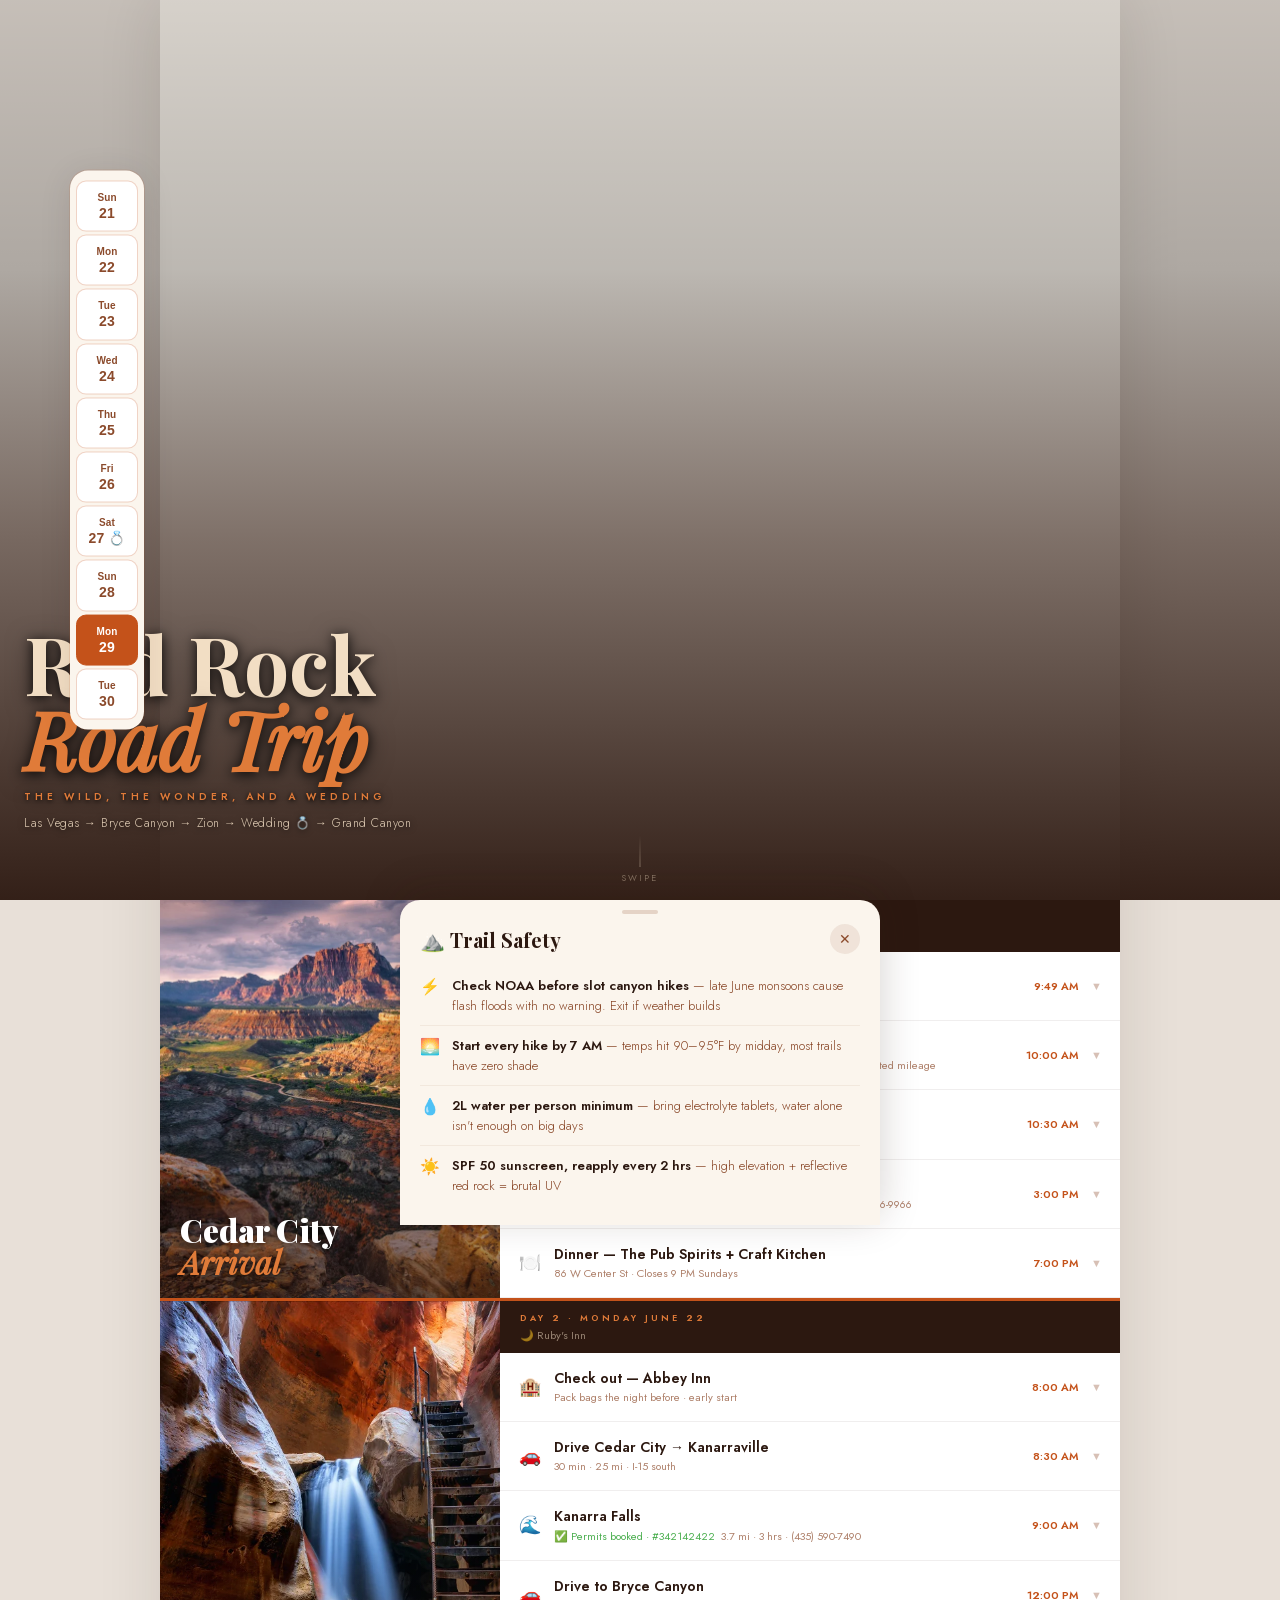
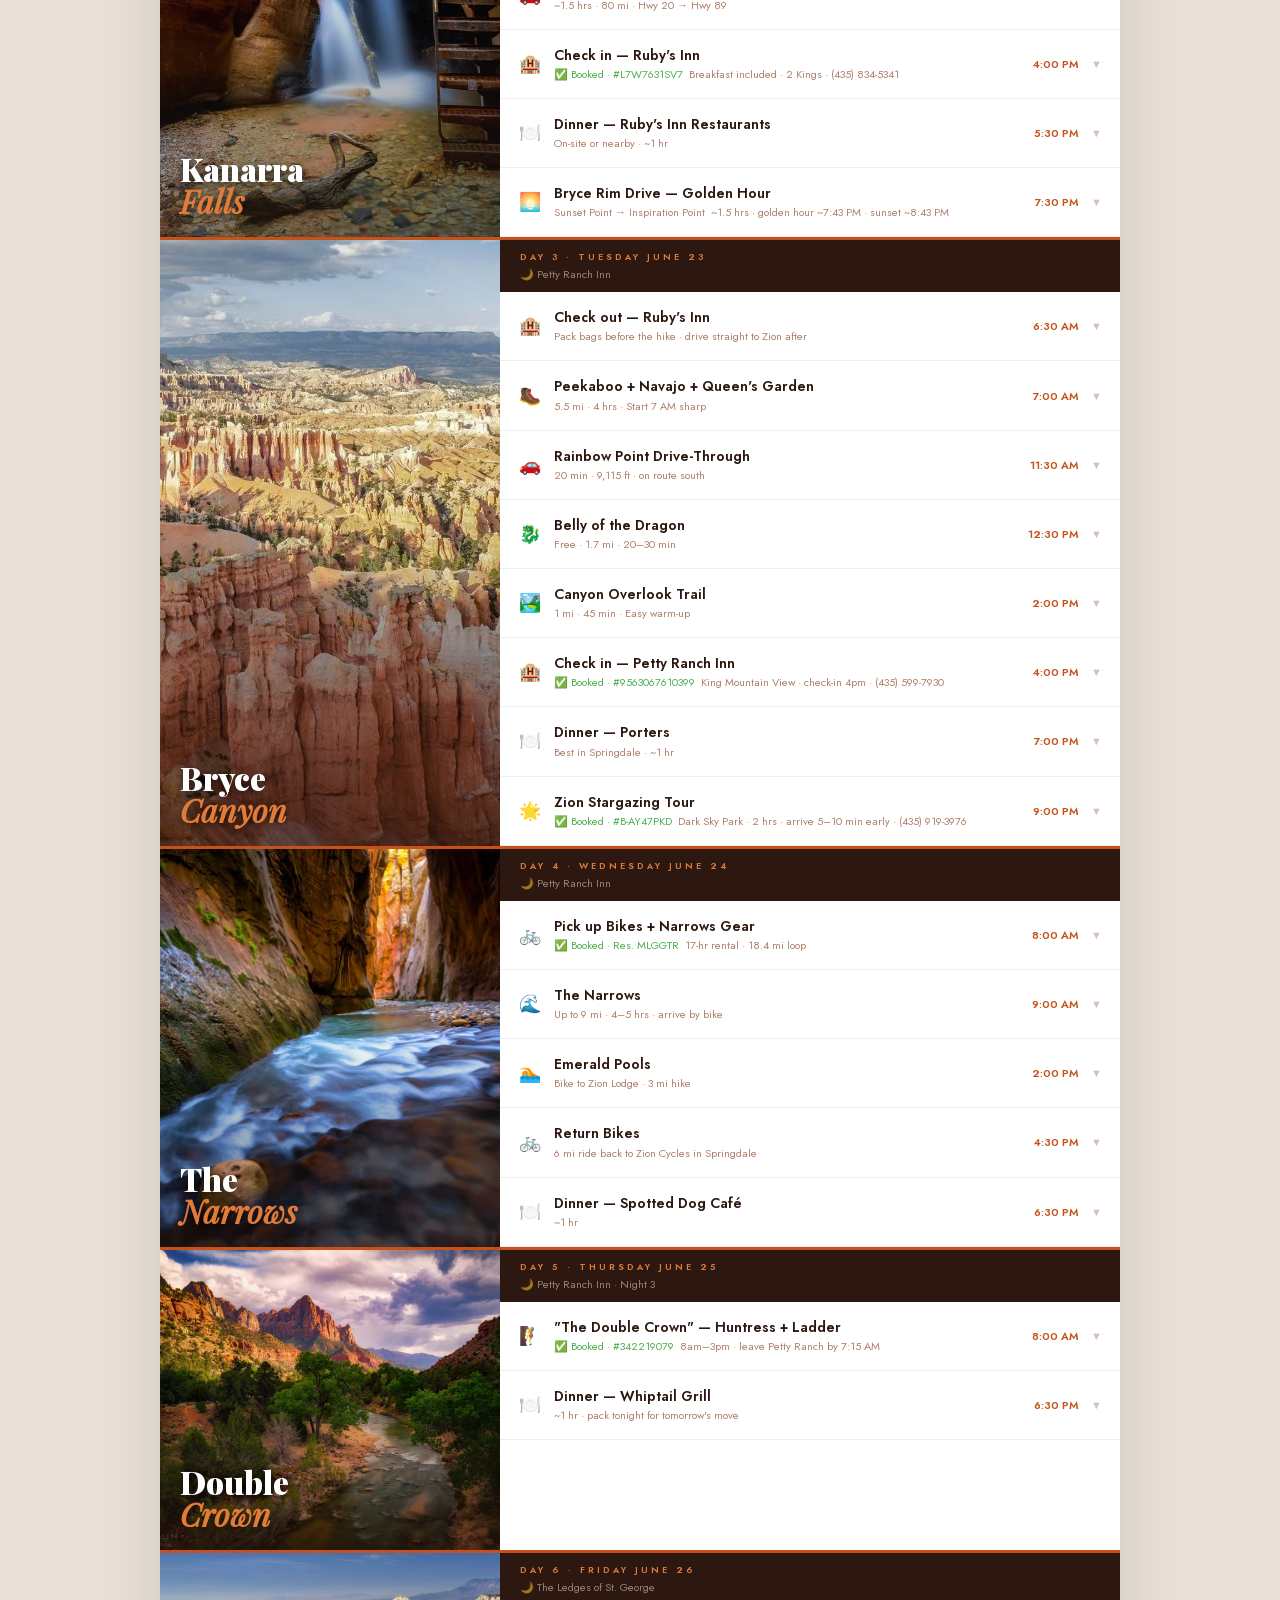
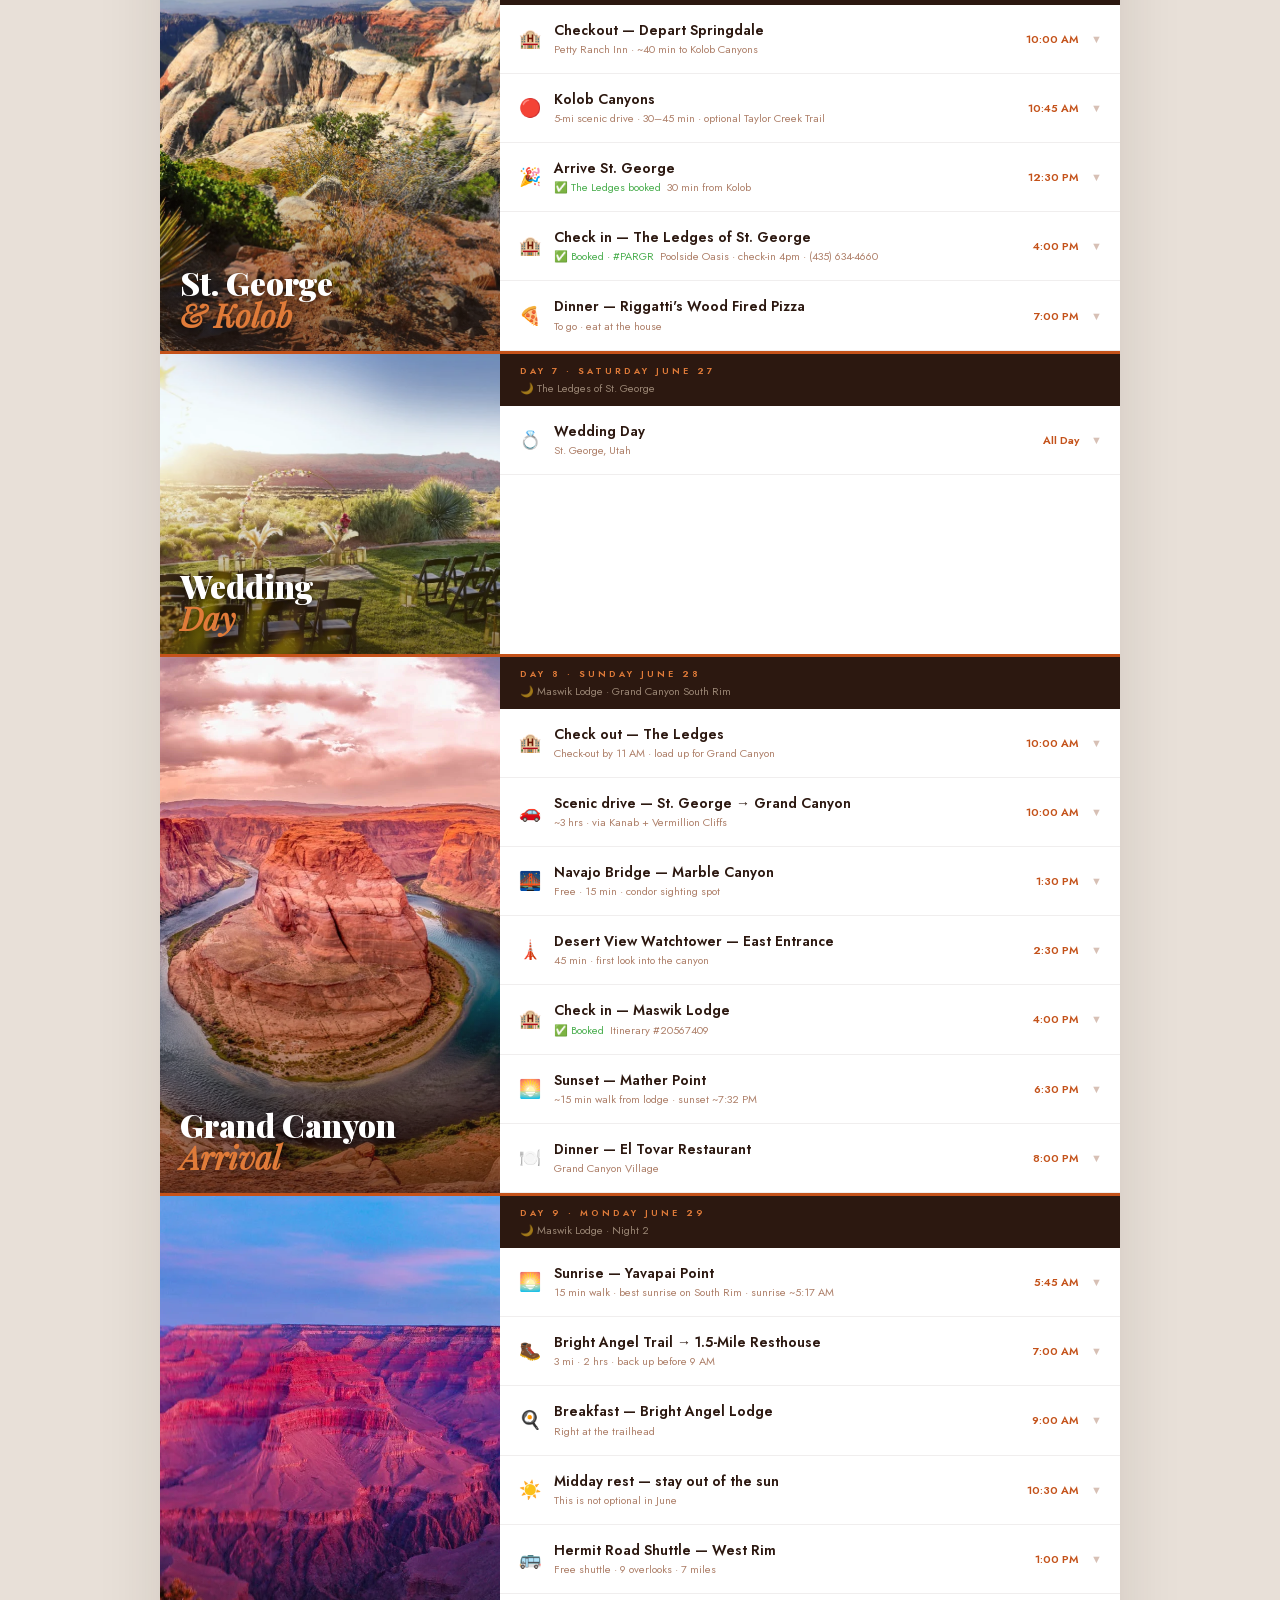
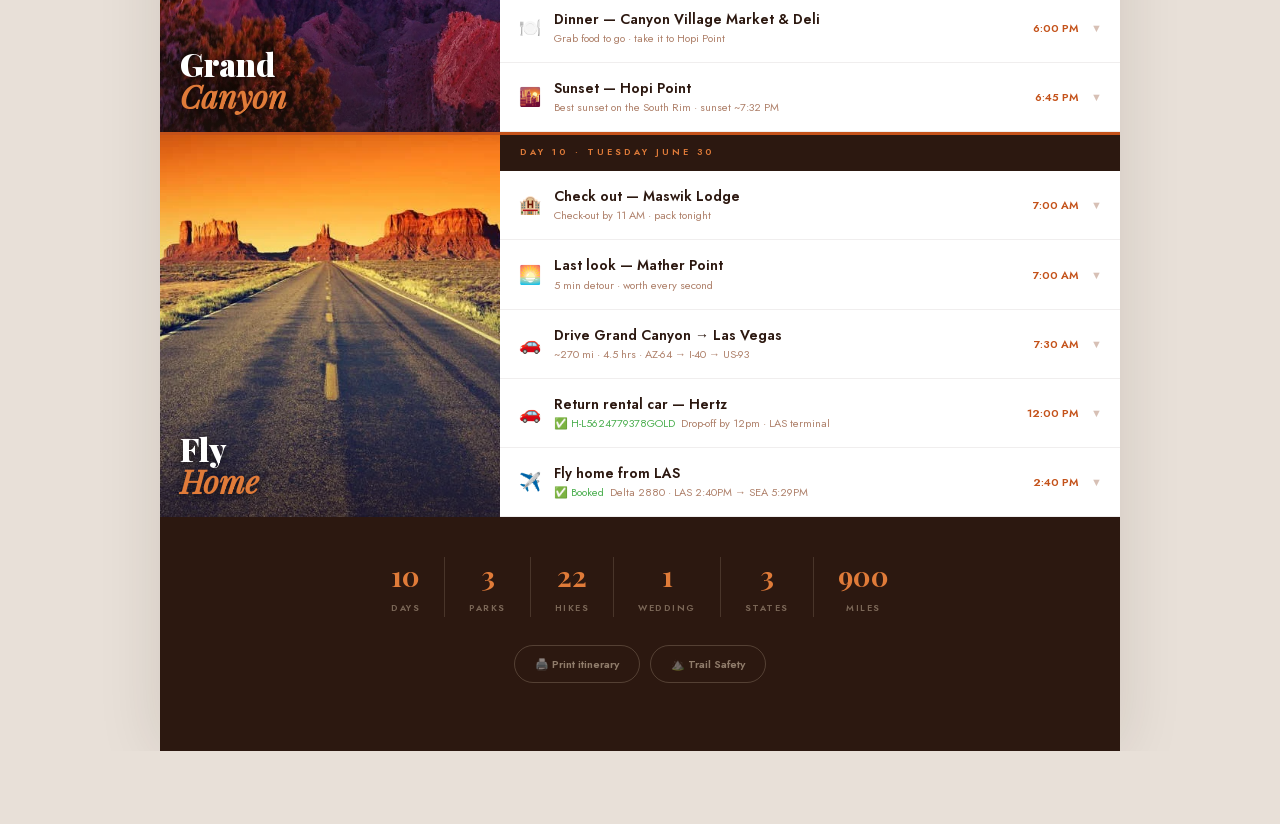
==== commit 6e0503b4: "Make PWA fully offline-capable with self-hosted fonts - Replace Google Fonts CDN with locally hosted" ====
--- a/index.html
+++ b/index.html
@@ -13,8 +13,7 @@
 <meta name="mobile-web-app-capable" content="yes">
 <meta name="apple-mobile-web-app-status-bar-style" content="default">
 <meta name="apple-mobile-web-app-title" content="Utah Trip">
-<link rel="preconnect" href="https://fonts.googleapis.com">
-<link href="https://fonts.googleapis.com/css2?family=Playfair+Display:ital,wght@0,700;0,900;1,400&family=Jost:wght@300;400;500;600&display=swap" rel="stylesheet">
+<link rel="stylesheet" href="fonts/fonts.css">
 <style>
 :root {
   --rust:  #C4521A;
--- a/fonts/fonts.css
+++ b/fonts/fonts.css
@@ -0,0 +1,26 @@
+@font-face {
+  font-family: 'Jost';
+  font-style: normal;
+  font-weight: 300 600;
+  font-display: swap;
+  src: url('jost.woff2') format('woff2');
+  unicode-range: U+0000-00FF, U+0131, U+0152-0153, U+02BB-02BC, U+02C6, U+02DA, U+02DC, U+0304, U+0308, U+0329, U+2000-206F, U+20AC, U+2122, U+2191, U+2193, U+2212, U+2215, U+FEFF, U+FFFD;
+}
+
+@font-face {
+  font-family: 'Playfair Display';
+  font-style: italic;
+  font-weight: 400;
+  font-display: swap;
+  src: url('playfair-italic.woff2') format('woff2');
+  unicode-range: U+0000-00FF, U+0131, U+0152-0153, U+02BB-02BC, U+02C6, U+02DA, U+02DC, U+0304, U+0308, U+0329, U+2000-206F, U+20AC, U+2122, U+2191, U+2193, U+2212, U+2215, U+FEFF, U+FFFD;
+}
+
+@font-face {
+  font-family: 'Playfair Display';
+  font-style: normal;
+  font-weight: 700 900;
+  font-display: swap;
+  src: url('playfair-bold.woff2') format('woff2');
+  unicode-range: U+0000-00FF, U+0131, U+0152-0153, U+02BB-02BC, U+02C6, U+02DA, U+02DC, U+0304, U+0308, U+0329, U+2000-206F, U+20AC, U+2122, U+2191, U+2193, U+2212, U+2215, U+FEFF, U+FFFD;
+}
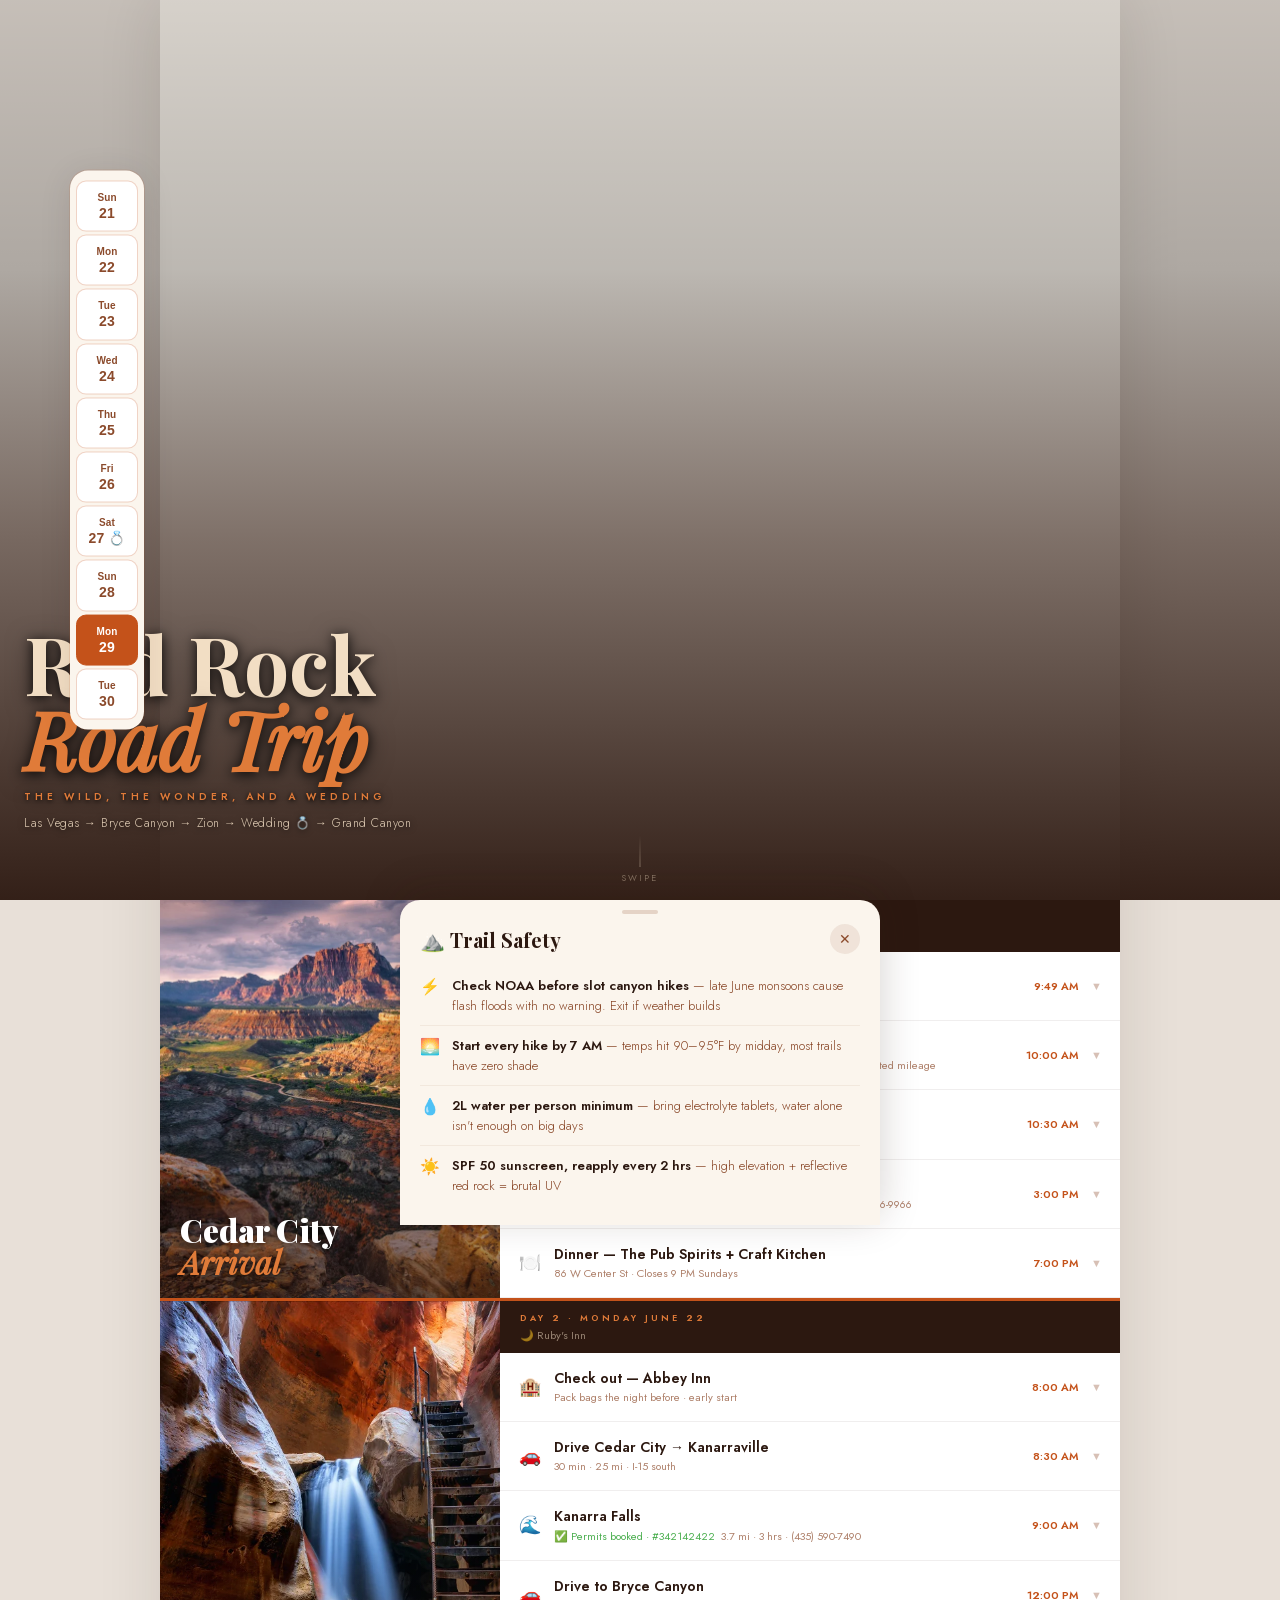
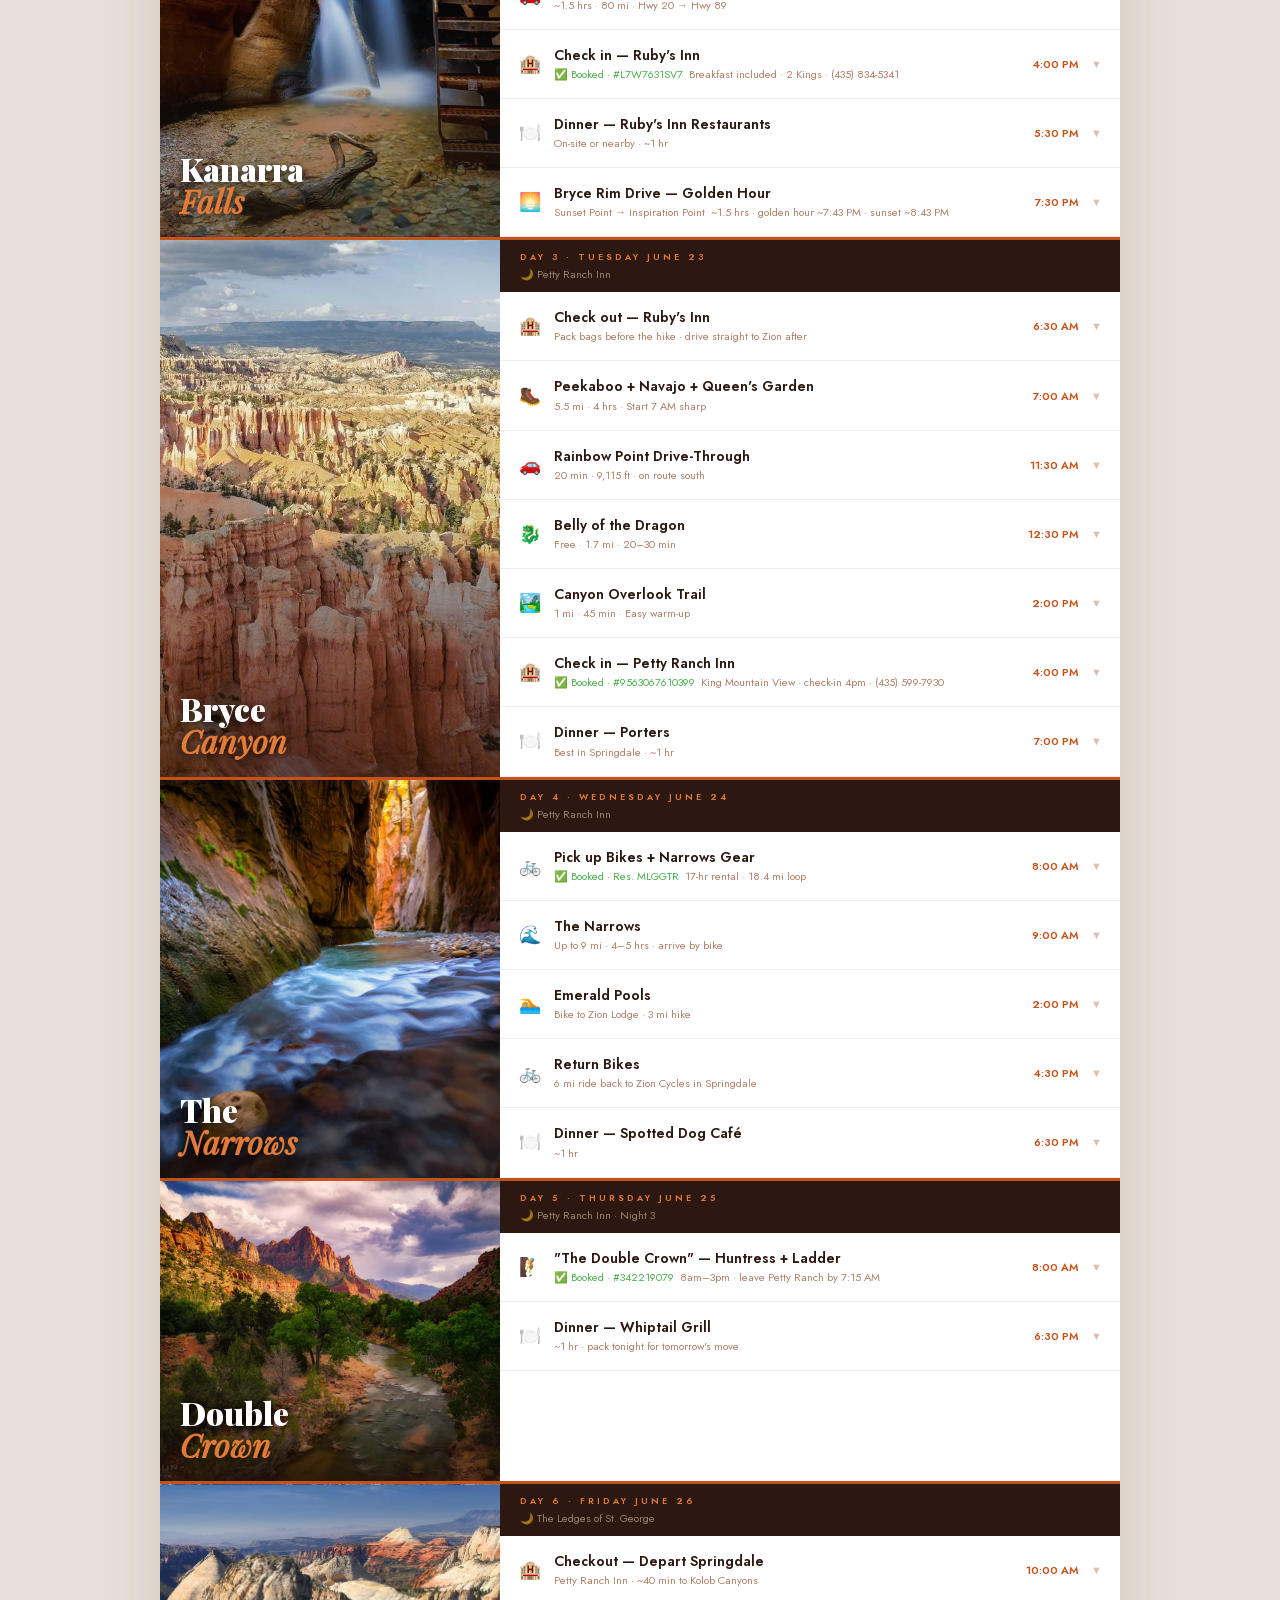
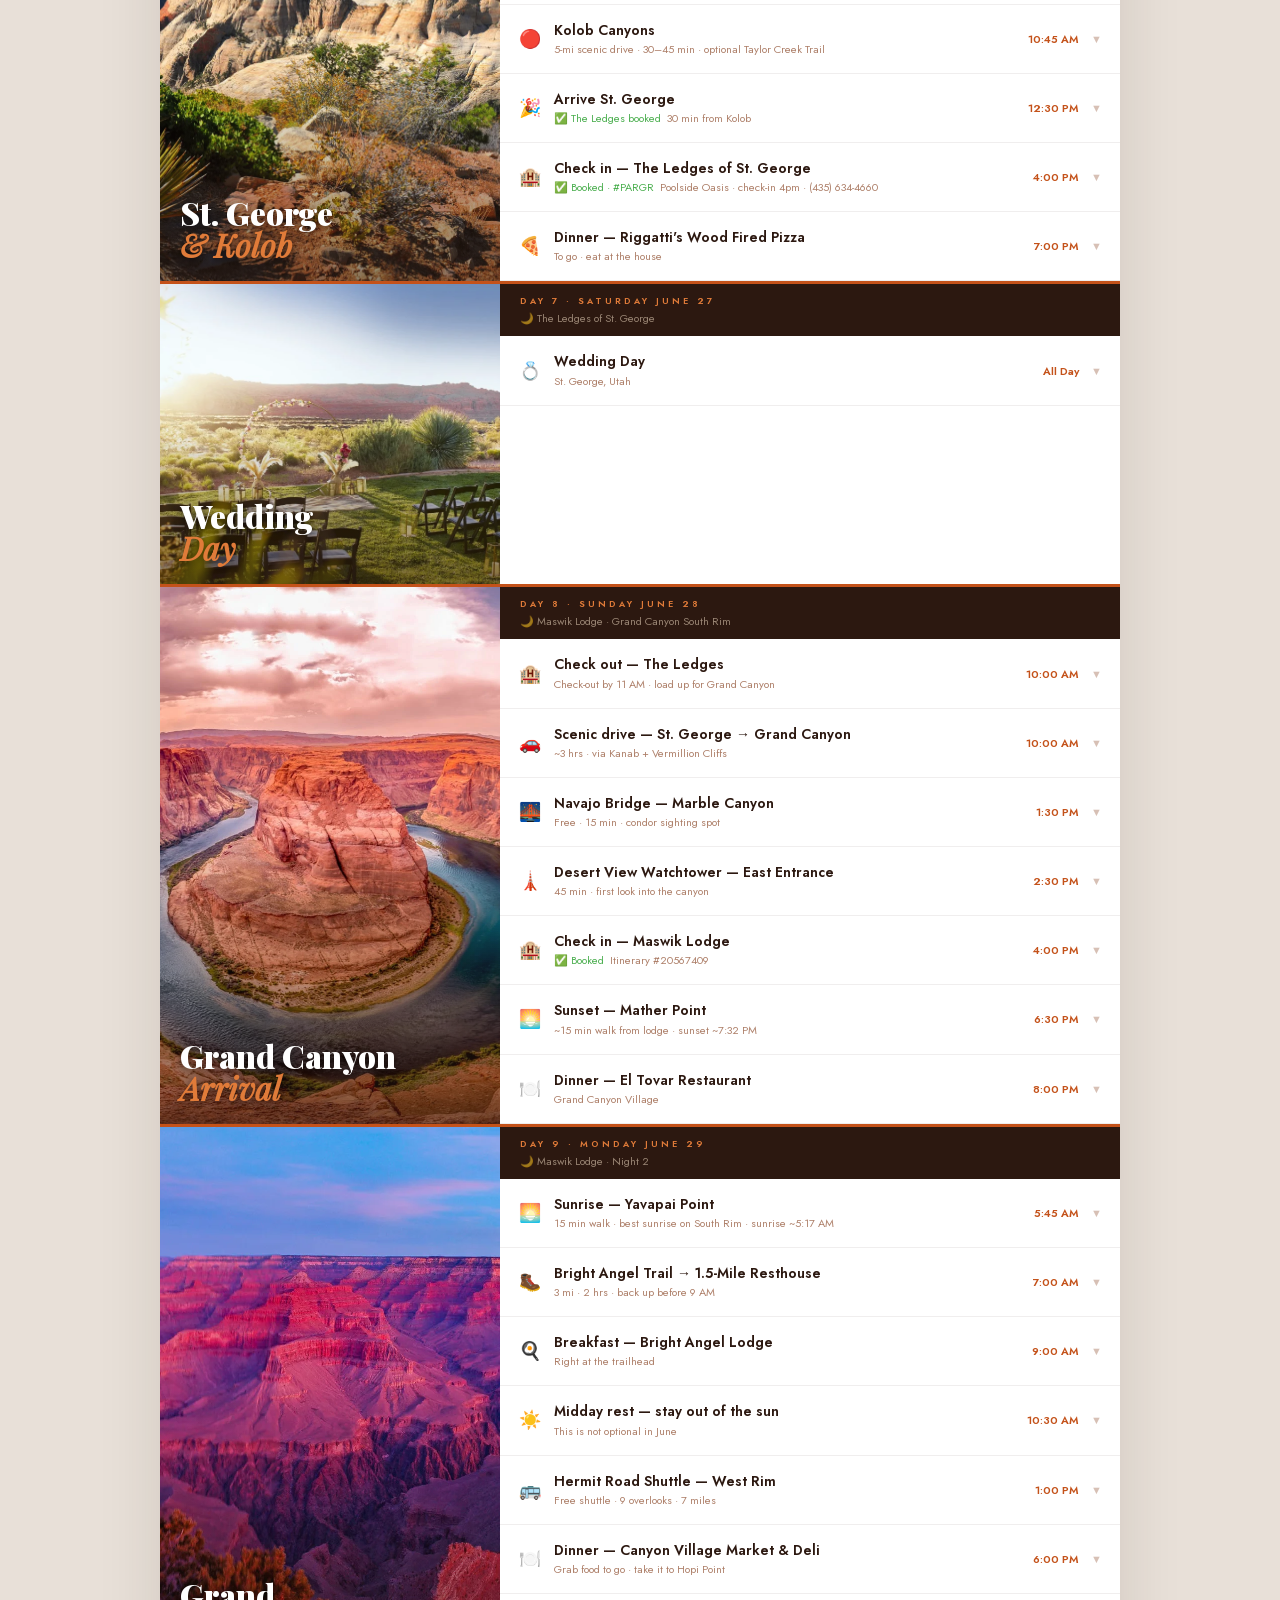
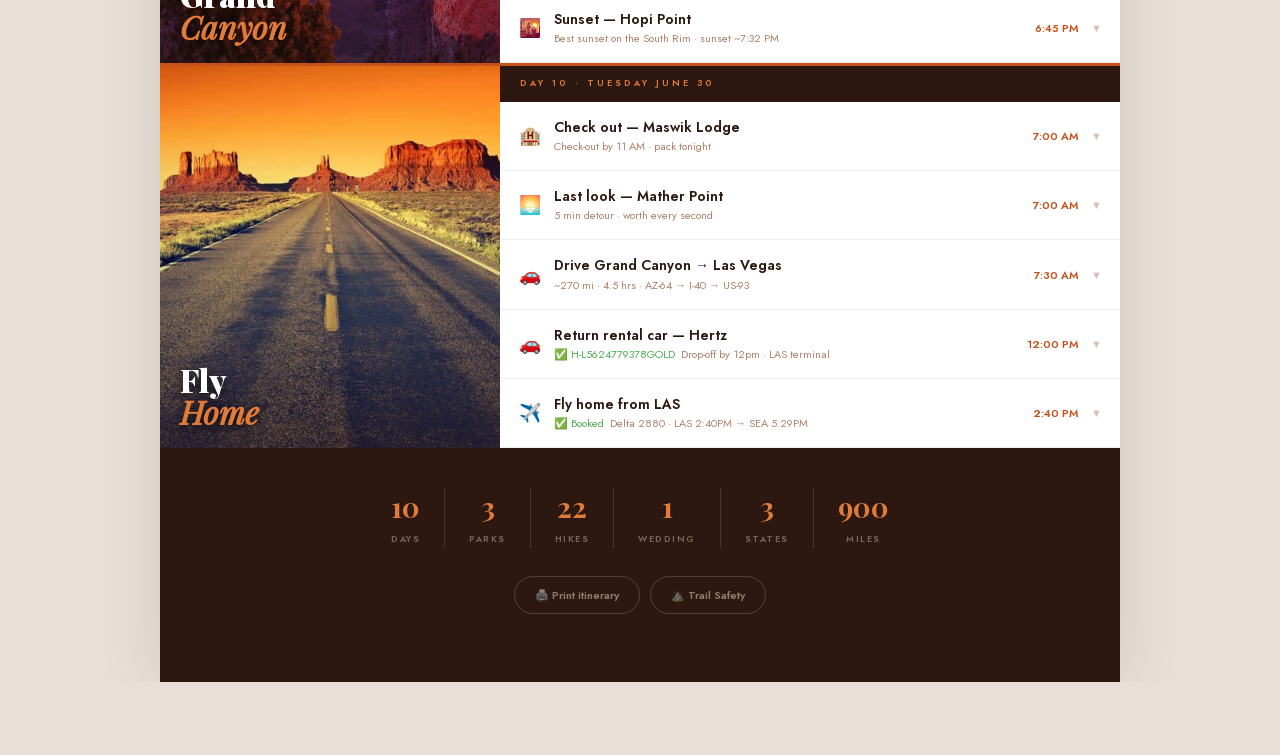
==== commit 949c1854: "removed stargazing tour" ====
--- a/index.html
+++ b/index.html
@@ -7,7 +7,7 @@
 <meta name="format-detection" content="telephone=no">
 <title>Red Rock Road Trip</title>
 <link rel="icon" href="images/favicon.png" type="image/png"/>
-<link rel="apple-touch-icon" href="images/apple-touch-icon.png"/>
+<link rel="apple-touch-icon" href="images/apple-touch-icon.png?v=2"/>
 <link rel="manifest" href="manifest.json">
 <meta name="theme-color" content="#C4521A">
 <meta name="mobile-web-app-capable" content="yes">
@@ -1200,27 +1200,6 @@
       </details>
     </div></div>
 
-    <div class="acc-header" onclick="toggleAcc(this)">
-      <div class="acc-icon">🌟</div>
-      <div class="acc-header-text">
-        <div class="acc-name">Zion Stargazing Tour</div>
-        <div class="acc-sub"><span class="status-booked">✅ Booked · #B-AY47PKD</span><span>Dark Sky Park · 2 hrs · arrive 5–10 min early · (435) 919-3976</span></div>
-      </div>
-      <div class="acc-time">9:00 PM</div>
-      <div class="acc-chevron">▼</div>
-    </div>
-    <div class="acc-body"><div class="acc-body-inner">
-      <div class="acc-photo" style="background-image:url('images/stargazing-s2.webp')"></div>
-      <p class="acc-desc">Zion is a certified Dark Sky Park. The June 2026 new moon is June 14, so the moon will be waxing gibbous on June 23 — the Milky Way will still be visible but expect some moon glow. Zero-gravity reclining pods, blankets, Celestron binoculars, hot drinks. Professional guide walks you through constellations, planets, and the night sky.</p>
-      <p class="acc-desc">⚠️ No cell service at the site — download directions before leaving Springdale.</p>
-      <div class="acc-tags">
-        <span class="acc-tag acc-tag-dur">2 hours</span>
-        <span class="acc-tag acc-tag-dur">Kolob Terrace Rd</span>
-      </div>
-      <a class="acc-btn" href="https://www.stargazingzion.com" target="_blank" rel="noopener">stargazingzion.com</a>
-      <br><a class="acc-yt-btn" href="https://www.youtube.com/results?search_query=zion+stargazing+tour+milky+way" target="_blank" rel="noopener">Zion Stargazing</a>
-      <br><a class="acc-btn acc-btn-map" href="https://maps.apple.com/?q=Kolob+Terrace+Road+Virgin+UT" target="_blank" rel="noopener">📍 Kolob Terrace Rd (download offline)</a>
-    </div></div>
   </div>
 </article>
 
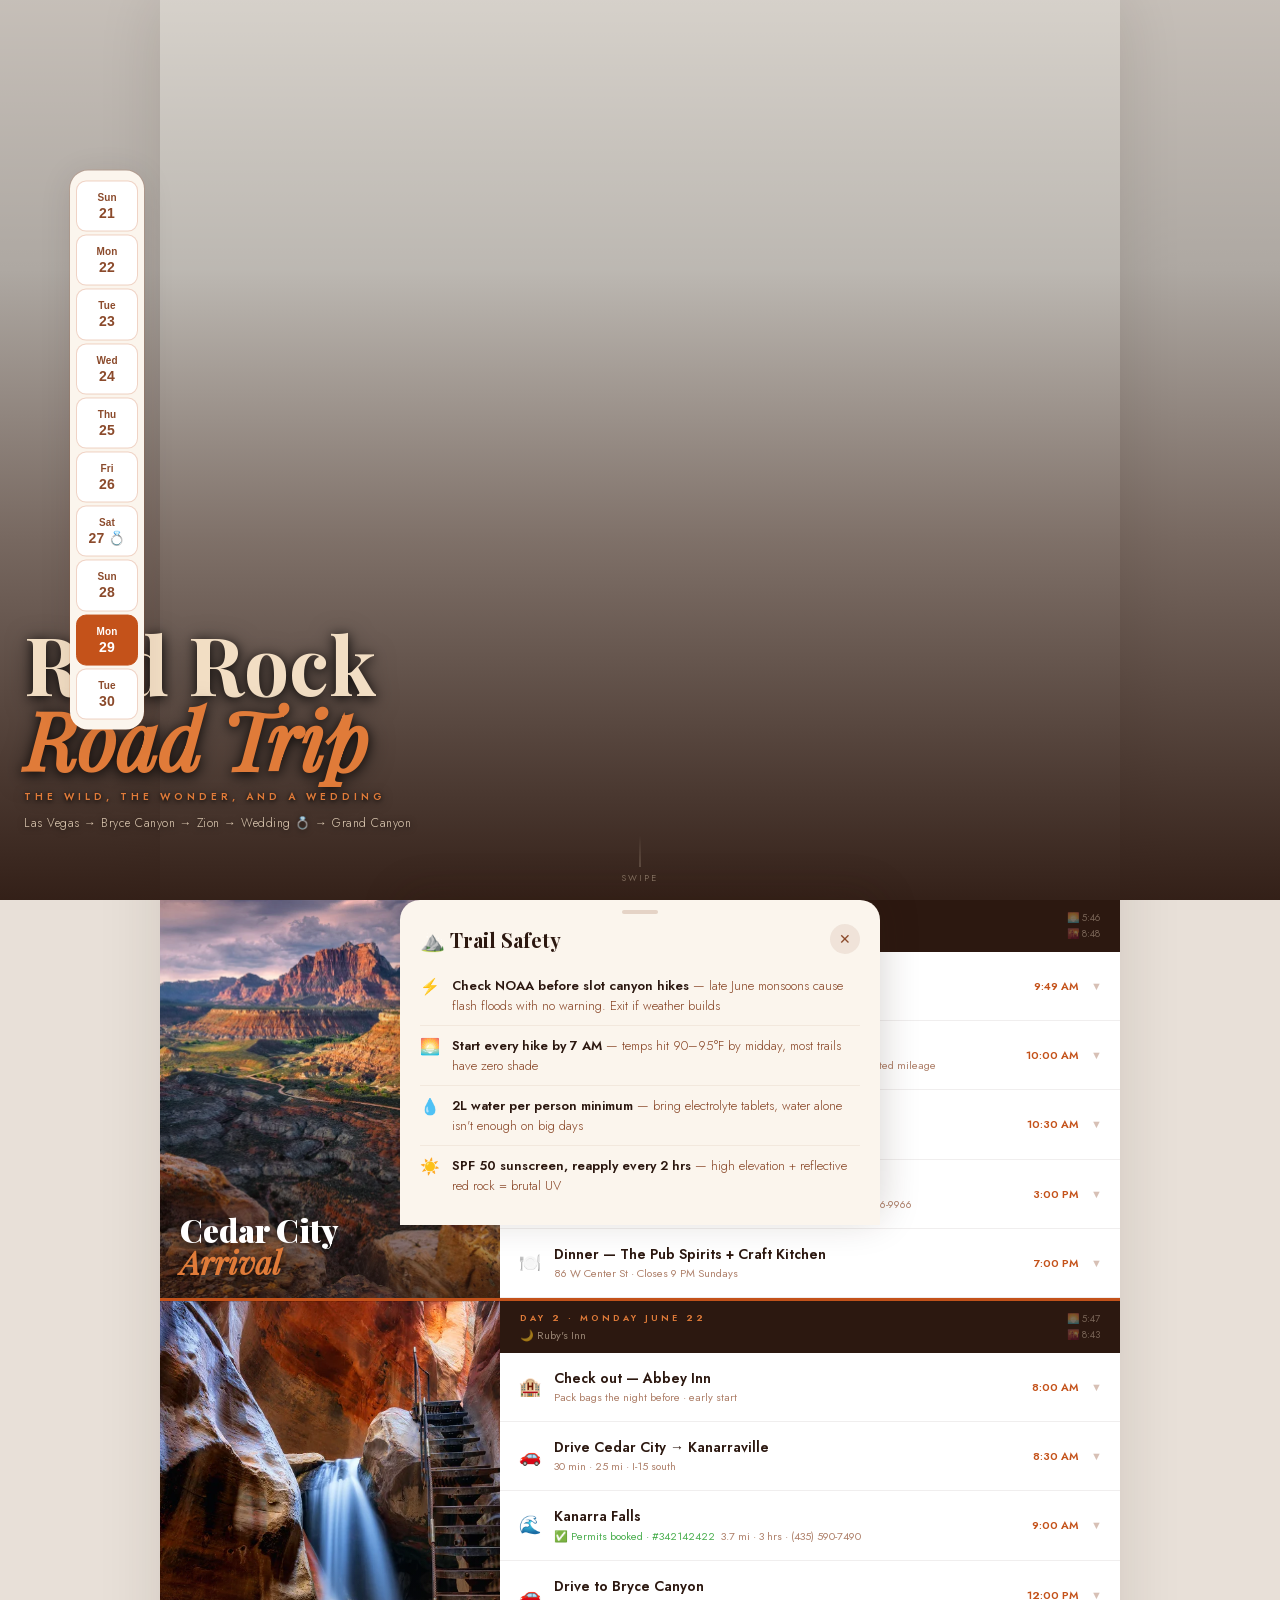
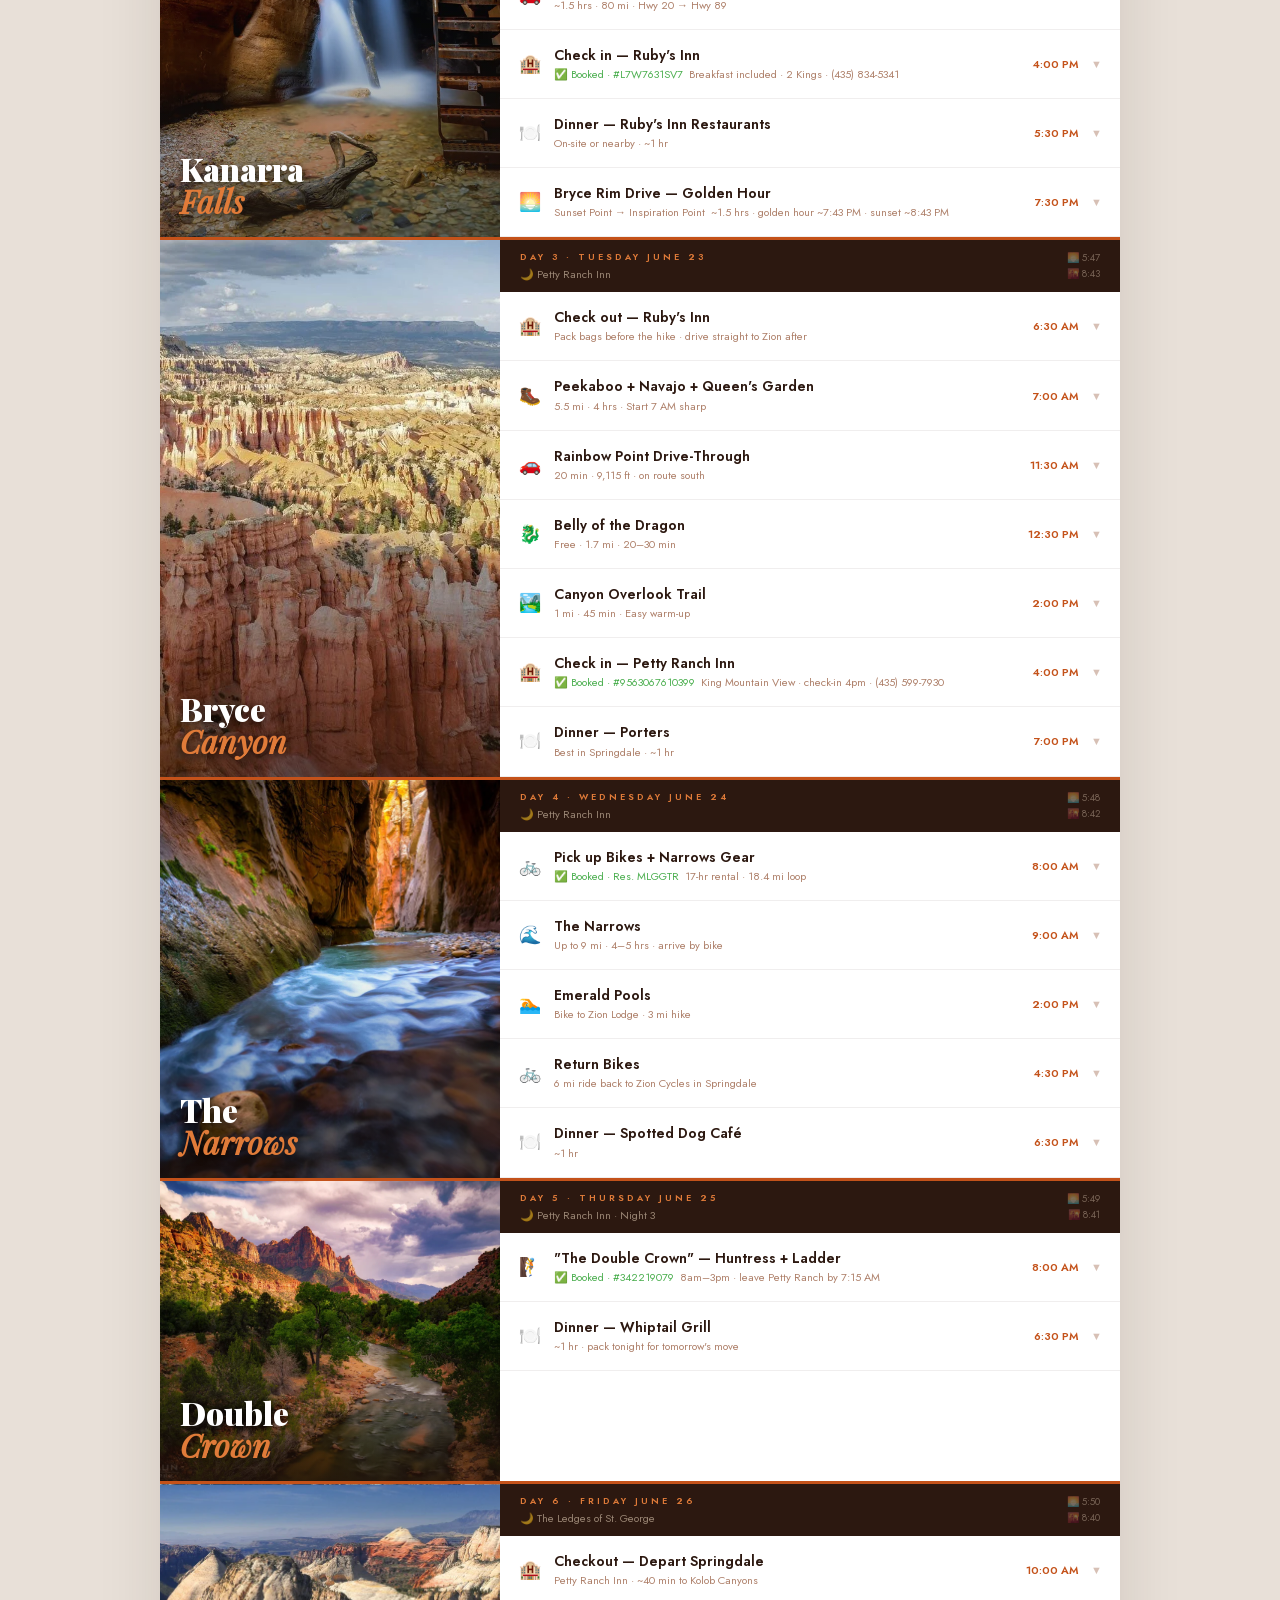
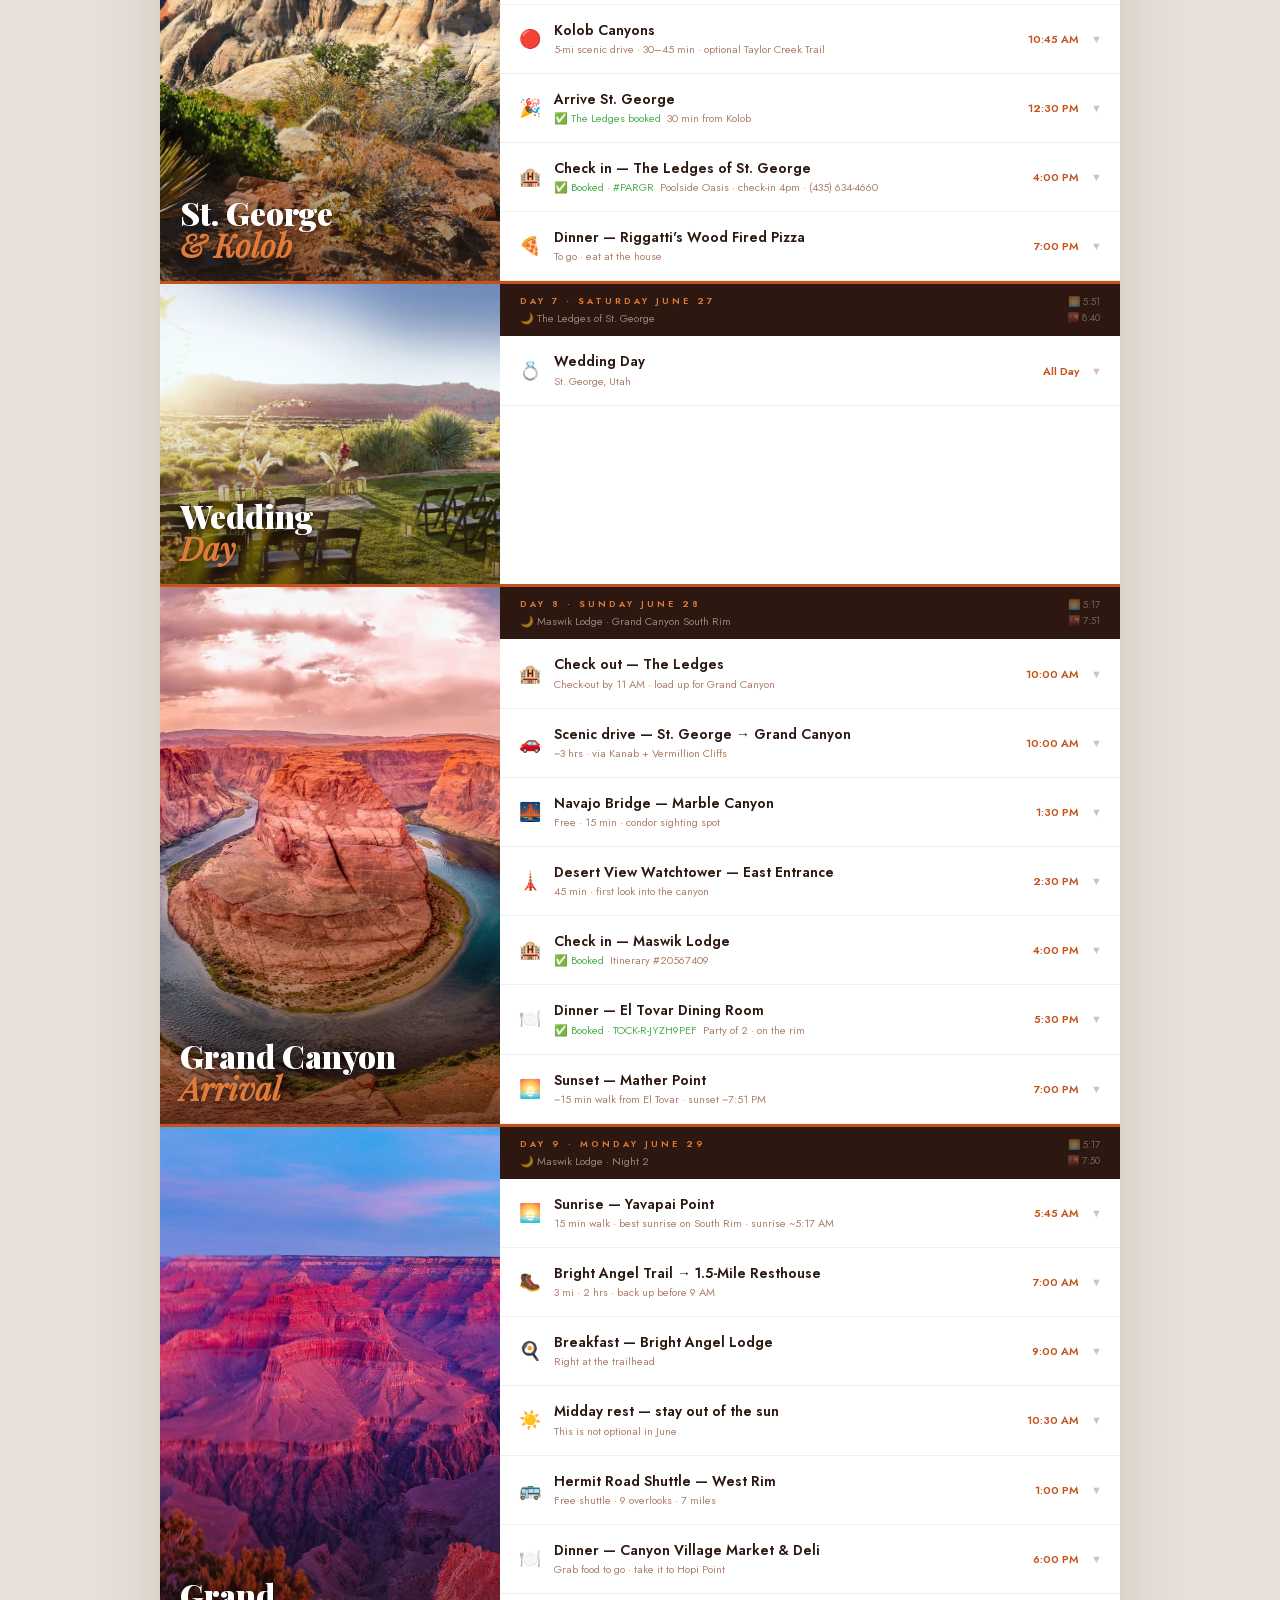
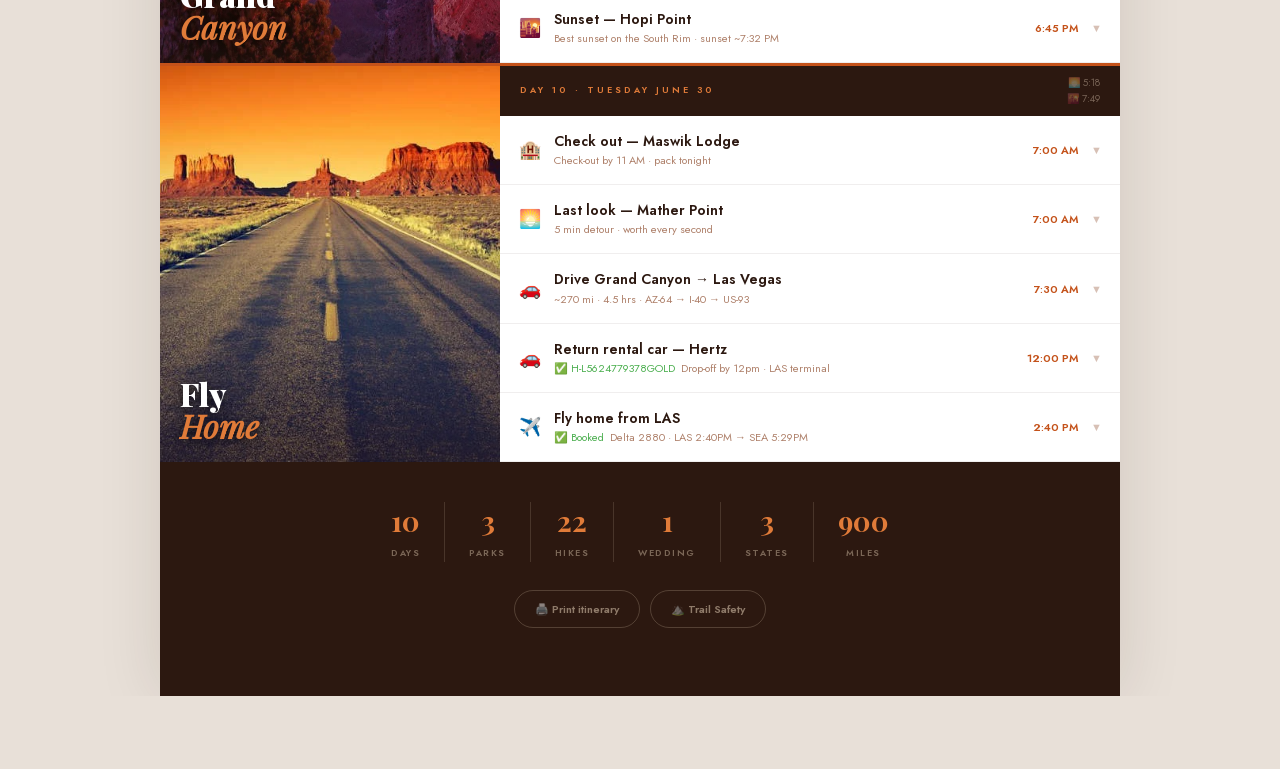
==== commit 0c2d09df: "Add El Tovar reservation and sunrise/sunset times to each day - Day 8: move dinner to 5:30 PM (confi" ====
--- a/index.html
+++ b/index.html
@@ -204,11 +204,25 @@
 .chapter-meta {
   background: var(--dusk);
   padding: 10px 20px;
+  display: flex;
+  justify-content: space-between;
+  align-items: center;
 }
 .chapter-hotel {
   font-size: 11px;
   color: rgba(242,222,196,0.55);
   margin-top: 0;
+}
+.chapter-sun {
+  display: flex;
+  flex-direction: column;
+  align-items: flex-end;
+  gap: 2px;
+  font-size: 10px;
+  color: rgba(242,222,196,0.38);
+  flex-shrink: 0;
+  padding-left: 10px;
+  line-height: 1.4;
 }
 
 /* ── ACCORDION PHOTO + VIDEO ── */
@@ -761,6 +775,7 @@
   .chapter-meta { background: none; padding: 0; display: inline; }
   .chapter-eyebrow { color: #555; font-size: 8pt; font-family: Arial, sans-serif; display: inline; margin-left: 4pt; }
   .chapter-hotel { display: none; }
+  .chapter-sun { display: none; }
 
   /* Expand all accordions */
   .acc-body { max-height: none !important; overflow: visible !important; }
@@ -845,8 +860,11 @@
     </div>
   </div>
   <div class="chapter-meta">
-    <div class="chapter-eyebrow">Day 1 · Sunday June 21</div>
-    <div class="chapter-hotel">🌙 Abbey Inn &amp; Suites</div>
+    <div>
+      <div class="chapter-eyebrow">Day 1 · Sunday June 21</div>
+      <div class="chapter-hotel">🌙 Abbey Inn &amp; Suites</div>
+    </div>
+    <div class="chapter-sun"><span>🌅 5:46</span><span>🌇 8:48</span></div>
   </div>
 
   <div class="accordion">
@@ -938,8 +956,11 @@
     </div>
   </div>
   <div class="chapter-meta">
-    <div class="chapter-eyebrow">Day 2 · Monday June 22</div>
-    <div class="chapter-hotel">🌙 Ruby's Inn</div>
+    <div>
+      <div class="chapter-eyebrow">Day 2 · Monday June 22</div>
+      <div class="chapter-hotel">🌙 Ruby's Inn</div>
+    </div>
+    <div class="chapter-sun"><span>🌅 5:47</span><span>🌇 8:43</span></div>
   </div>
 
   <div class="accordion">
@@ -1070,8 +1091,11 @@
     </div>
   </div>
   <div class="chapter-meta">
-    <div class="chapter-eyebrow">Day 3 · Tuesday June 23</div>
-    <div class="chapter-hotel">🌙 Petty Ranch Inn</div>
+    <div>
+      <div class="chapter-eyebrow">Day 3 · Tuesday June 23</div>
+      <div class="chapter-hotel">🌙 Petty Ranch Inn</div>
+    </div>
+    <div class="chapter-sun"><span>🌅 5:47</span><span>🌇 8:43</span></div>
   </div>
 
   <div class="accordion">
@@ -1211,8 +1235,11 @@
     </div>
   </div>
   <div class="chapter-meta">
-    <div class="chapter-eyebrow">Day 4 · Wednesday June 24</div>
-    <div class="chapter-hotel">🌙 Petty Ranch Inn</div>
+    <div>
+      <div class="chapter-eyebrow">Day 4 · Wednesday June 24</div>
+      <div class="chapter-hotel">🌙 Petty Ranch Inn</div>
+    </div>
+    <div class="chapter-sun"><span>🌅 5:48</span><span>🌇 8:42</span></div>
   </div>
   <div class="accordion">
     <div class="acc-header" onclick="toggleAcc(this)">
@@ -1328,8 +1355,11 @@
     </div>
   </div>
   <div class="chapter-meta">
-    <div class="chapter-eyebrow">Day 5 · Thursday June 25</div>
-    <div class="chapter-hotel">🌙 Petty Ranch Inn · Night 3</div>
+    <div>
+      <div class="chapter-eyebrow">Day 5 · Thursday June 25</div>
+      <div class="chapter-hotel">🌙 Petty Ranch Inn · Night 3</div>
+    </div>
+    <div class="chapter-sun"><span>🌅 5:49</span><span>🌇 8:41</span></div>
   </div>
   <div class="accordion">
     <div class="acc-header" onclick="toggleAcc(this)">
@@ -1392,8 +1422,11 @@
     </div>
   </div>
   <div class="chapter-meta">
-    <div class="chapter-eyebrow">Day 6 · Friday June 26</div>
-    <div class="chapter-hotel">🌙 The Ledges of St. George</div>
+    <div>
+      <div class="chapter-eyebrow">Day 6 · Friday June 26</div>
+      <div class="chapter-hotel">🌙 The Ledges of St. George</div>
+    </div>
+    <div class="chapter-sun"><span>🌅 5:50</span><span>🌇 8:40</span></div>
   </div>
   <div class="accordion">
     <div class="acc-header" onclick="toggleAcc(this)">
@@ -1486,8 +1519,11 @@
     </div>
   </div>
   <div class="chapter-meta">
-    <div class="chapter-eyebrow">Day 7 · Saturday June 27</div>
-    <div class="chapter-hotel">🌙 The Ledges of St. George</div>
+    <div>
+      <div class="chapter-eyebrow">Day 7 · Saturday June 27</div>
+      <div class="chapter-hotel">🌙 The Ledges of St. George</div>
+    </div>
+    <div class="chapter-sun"><span>🌅 5:51</span><span>🌇 8:40</span></div>
   </div>
   <div class="accordion">
     <div class="acc-header" onclick="toggleAcc(this)">
@@ -1513,8 +1549,11 @@
     </div>
   </div>
   <div class="chapter-meta">
-    <div class="chapter-eyebrow">Day 8 · Sunday June 28</div>
-    <div class="chapter-hotel">🌙 Maswik Lodge · Grand Canyon South Rim</div>
+    <div>
+      <div class="chapter-eyebrow">Day 8 · Sunday June 28</div>
+      <div class="chapter-hotel">🌙 Maswik Lodge · Grand Canyon South Rim</div>
+    </div>
+    <div class="chapter-sun"><span>🌅 5:17</span><span>🌇 7:51</span></div>
   </div>
   <div class="accordion">
     <div class="acc-header" onclick="toggleAcc(this)">
@@ -1594,40 +1633,34 @@
     </div></div>
 
     <div class="acc-header" onclick="toggleAcc(this)">
+      <div class="acc-icon">🍽️</div>
+      <div class="acc-header-text">
+        <div class="acc-name">Dinner — El Tovar Dining Room</div>
+        <div class="acc-sub"><span class="status-booked">✅ Booked · TOCK-R-JYZH9PEF</span><span>Party of 2 · on the rim</span></div>
+      </div>
+      <div class="acc-time">5:30 PM</div>
+      <div class="acc-chevron">▼</div>
+    </div>
+    <div class="acc-body"><div class="acc-body-inner">
+      <p class="acc-desc">El Tovar is the iconic historic lodge restaurant right on the rim — worth it for the atmosphere. Reservation confirmed for 2 at 5:30 PM. Dinner wraps in time to walk straight to Mather Point for sunset. Questions: el.tovar.dining@xanterra.com</p>
+      <a class="acc-btn" href="https://www.grandcanyonlodges.com/dine/el-tovar-dining-room-and-lounge/" target="_blank" rel="noopener">El Tovar Dining Room</a>
+      <br><a class="acc-btn acc-btn-map" href="https://maps.apple.com/?q=El+Tovar+Hotel+Grand+Canyon+Village+AZ" target="_blank" rel="noopener">📍 El Tovar</a>
+    </div></div>
+
+    <div class="acc-header" onclick="toggleAcc(this)">
       <div class="acc-icon">🌅</div>
       <div class="acc-header-text">
         <div class="acc-name">Sunset — Mather Point</div>
-        <div class="acc-sub"><span>~15 min walk from lodge · sunset ~7:32 PM</span></div>
-      </div>
-      <div class="acc-time">6:30 PM</div>
+        <div class="acc-sub"><span>~15 min walk from El Tovar · sunset ~7:51 PM</span></div>
+      </div>
+      <div class="acc-time">7:00 PM</div>
       <div class="acc-chevron">▼</div>
     </div>
     <div class="acc-body"><div class="acc-body-inner">
       <div class="acc-photo" style="background-image:url('images/sunset-mather-point.webp')"></div>
-      <p class="acc-desc">The classic first Grand Canyon sunset. Nothing prepares you for the scale of it — the canyon is 10 miles wide and a mile deep, and in the late light the walls shift from orange to deep red to purple. Mather Point is the most iconic overlook on the South Rim.</p>
+      <p class="acc-desc">Walk straight from El Tovar to Mather Point after dinner — it's about 15 minutes on foot. Nothing prepares you for the scale of it — the canyon is 10 miles wide and a mile deep, and in the late light the walls shift from orange to deep red to purple. Mather Point is the most iconic overlook on the South Rim.</p>
       <a class="acc-btn" href="https://www.alltrails.com/trail/us/arizona/mather-point-via-visitor-center" target="_blank" rel="noopener">AllTrails</a>
       <br><a class="acc-btn acc-btn-map" href="https://maps.apple.com/?q=Mather+Point+Grand+Canyon+National+Park+AZ" target="_blank" rel="noopener">📍 Mather Point</a>
-    </div></div>
-
-    <div class="acc-header" onclick="toggleAcc(this)">
-      <div class="acc-icon">🍽️</div>
-      <div class="acc-header-text">
-        <div class="acc-name">Dinner — El Tovar Restaurant</div>
-        <div class="acc-sub"><span>Grand Canyon Village</span></div>
-      </div>
-      <div class="acc-time">8:00 PM</div>
-      <div class="acc-chevron">▼</div>
-    </div>
-    <div class="acc-body"><div class="acc-body-inner">
-      <p class="acc-desc">El Tovar is the iconic historic lodge restaurant right on the rim — worth it for the atmosphere. Online reservations available. Bright Angel Lodge restaurant is the casual backup, also great. Both walking distance from Maswik.</p>
-      <a class="acc-btn" href="https://www.grandcanyonlodges.com/dine/el-tovar-dining-room-and-lounge/" target="_blank" rel="noopener">El Tovar reservations</a>
-      <br><a class="acc-btn acc-btn-map" href="https://maps.apple.com/?q=El+Tovar+Hotel+Grand+Canyon+Village+AZ" target="_blank" rel="noopener">📍 El Tovar</a>
-      <br><a class="acc-btn acc-btn-map" href="https://maps.apple.com/?q=Bright+Angel+Lodge+Grand+Canyon+Village+AZ" target="_blank" rel="noopener">📍 Bright Angel Lodge</a>
-      <details class="rest-more">
-        <summary>More options nearby</summary>
-        <div class="rest-item"><a href="https://www.grandcanyonlodges.com/dine/harvey-house-cafe/" target="_blank" rel="noopener">Bright Angel Lodge Restaurant</a> — casual, steps from the trailhead · great for breakfast too</div>
-        <div class="rest-item"><a href="https://www.grandcanyonlodges.com/dine/maswik-pizza-pub/" target="_blank" rel="noopener">Maswik Pizza Patio</a> — at your lodge, quick and easy for a low-key night</div>
-      </details>
     </div></div>
   </div>
 </article>
@@ -1640,8 +1673,11 @@
     </div>
   </div>
   <div class="chapter-meta">
-    <div class="chapter-eyebrow">Day 9 · Monday June 29</div>
-    <div class="chapter-hotel">🌙 Maswik Lodge · Night 2</div>
+    <div>
+      <div class="chapter-eyebrow">Day 9 · Monday June 29</div>
+      <div class="chapter-hotel">🌙 Maswik Lodge · Night 2</div>
+    </div>
+    <div class="chapter-sun"><span>🌅 5:17</span><span>🌇 7:50</span></div>
   </div>
   <div class="accordion">
     <div class="acc-header" onclick="toggleAcc(this)">
@@ -1777,7 +1813,10 @@
     </div>
   </div>
   <div class="chapter-meta">
-    <div class="chapter-eyebrow">Day 10 · Tuesday June 30</div>
+    <div>
+      <div class="chapter-eyebrow">Day 10 · Tuesday June 30</div>
+    </div>
+    <div class="chapter-sun"><span>🌅 5:18</span><span>🌇 7:49</span></div>
   </div>
   <div class="accordion">
     <div class="acc-header" onclick="toggleAcc(this)">
